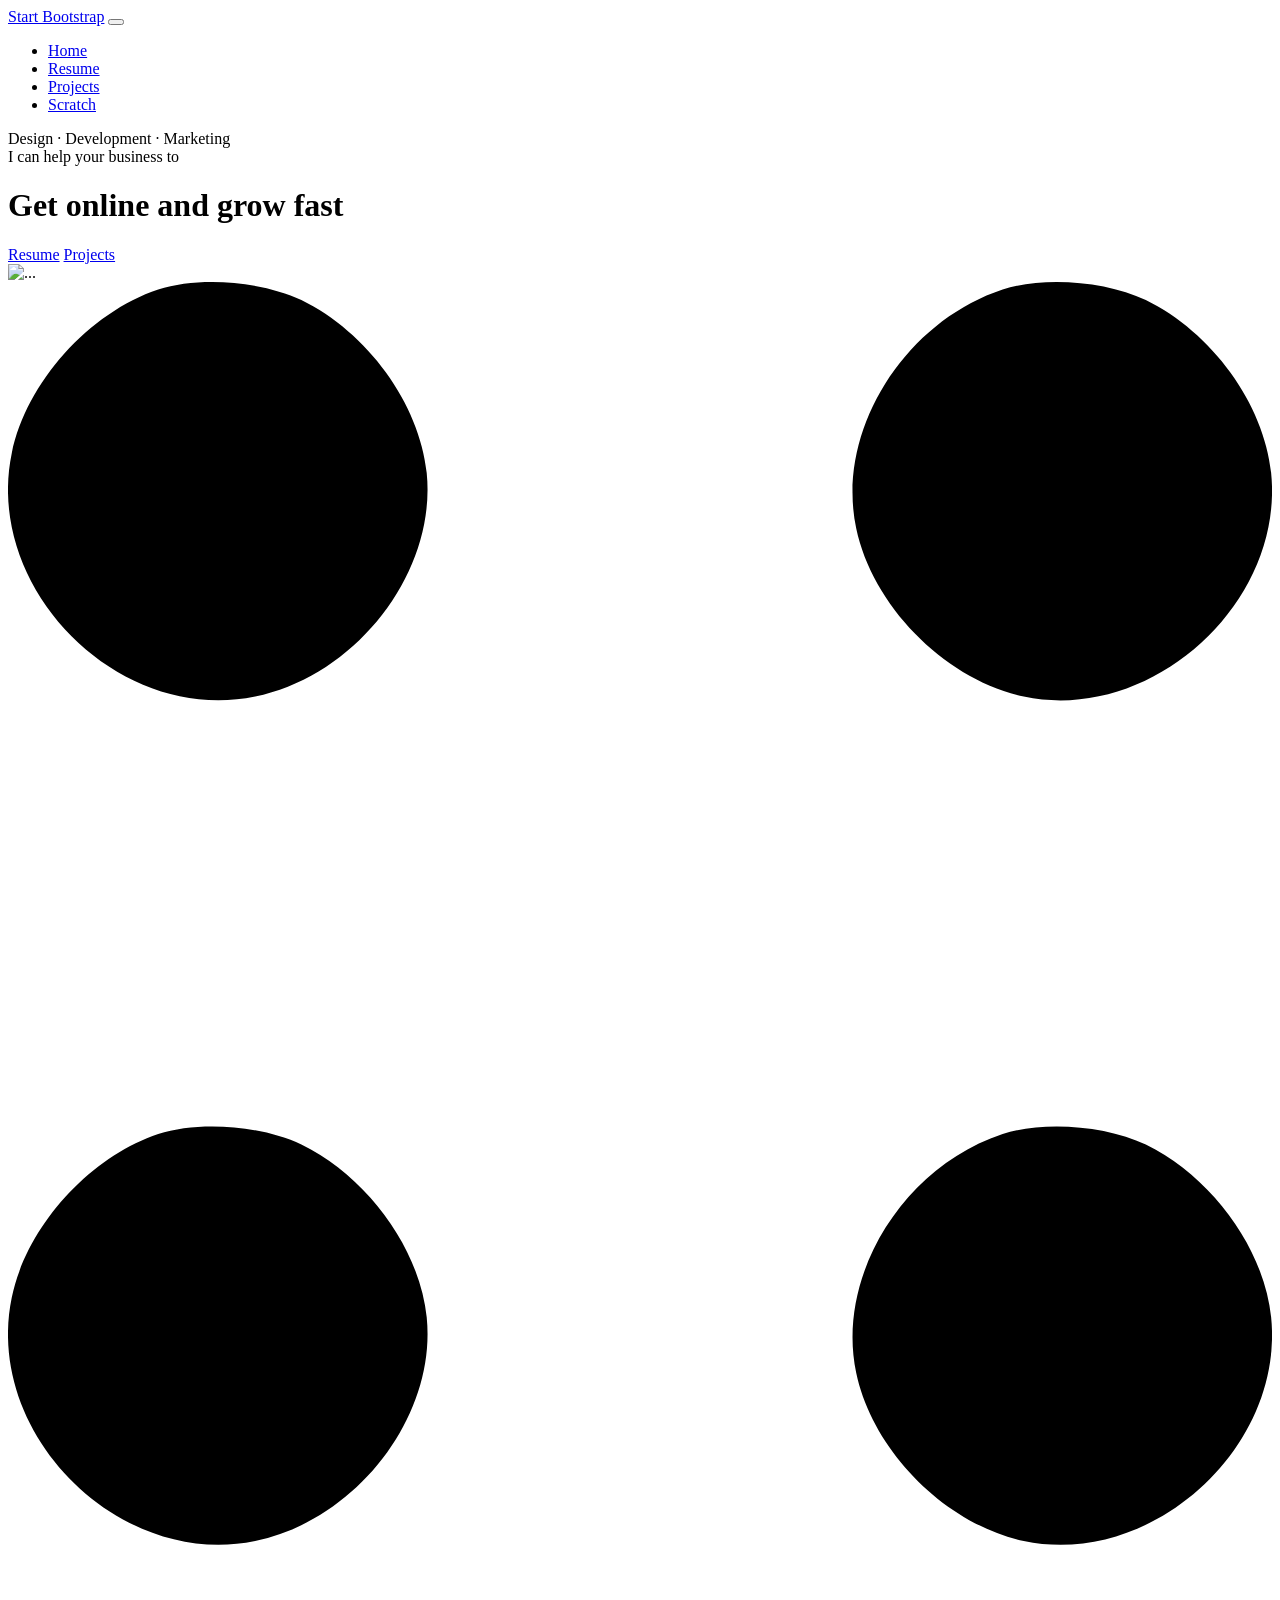
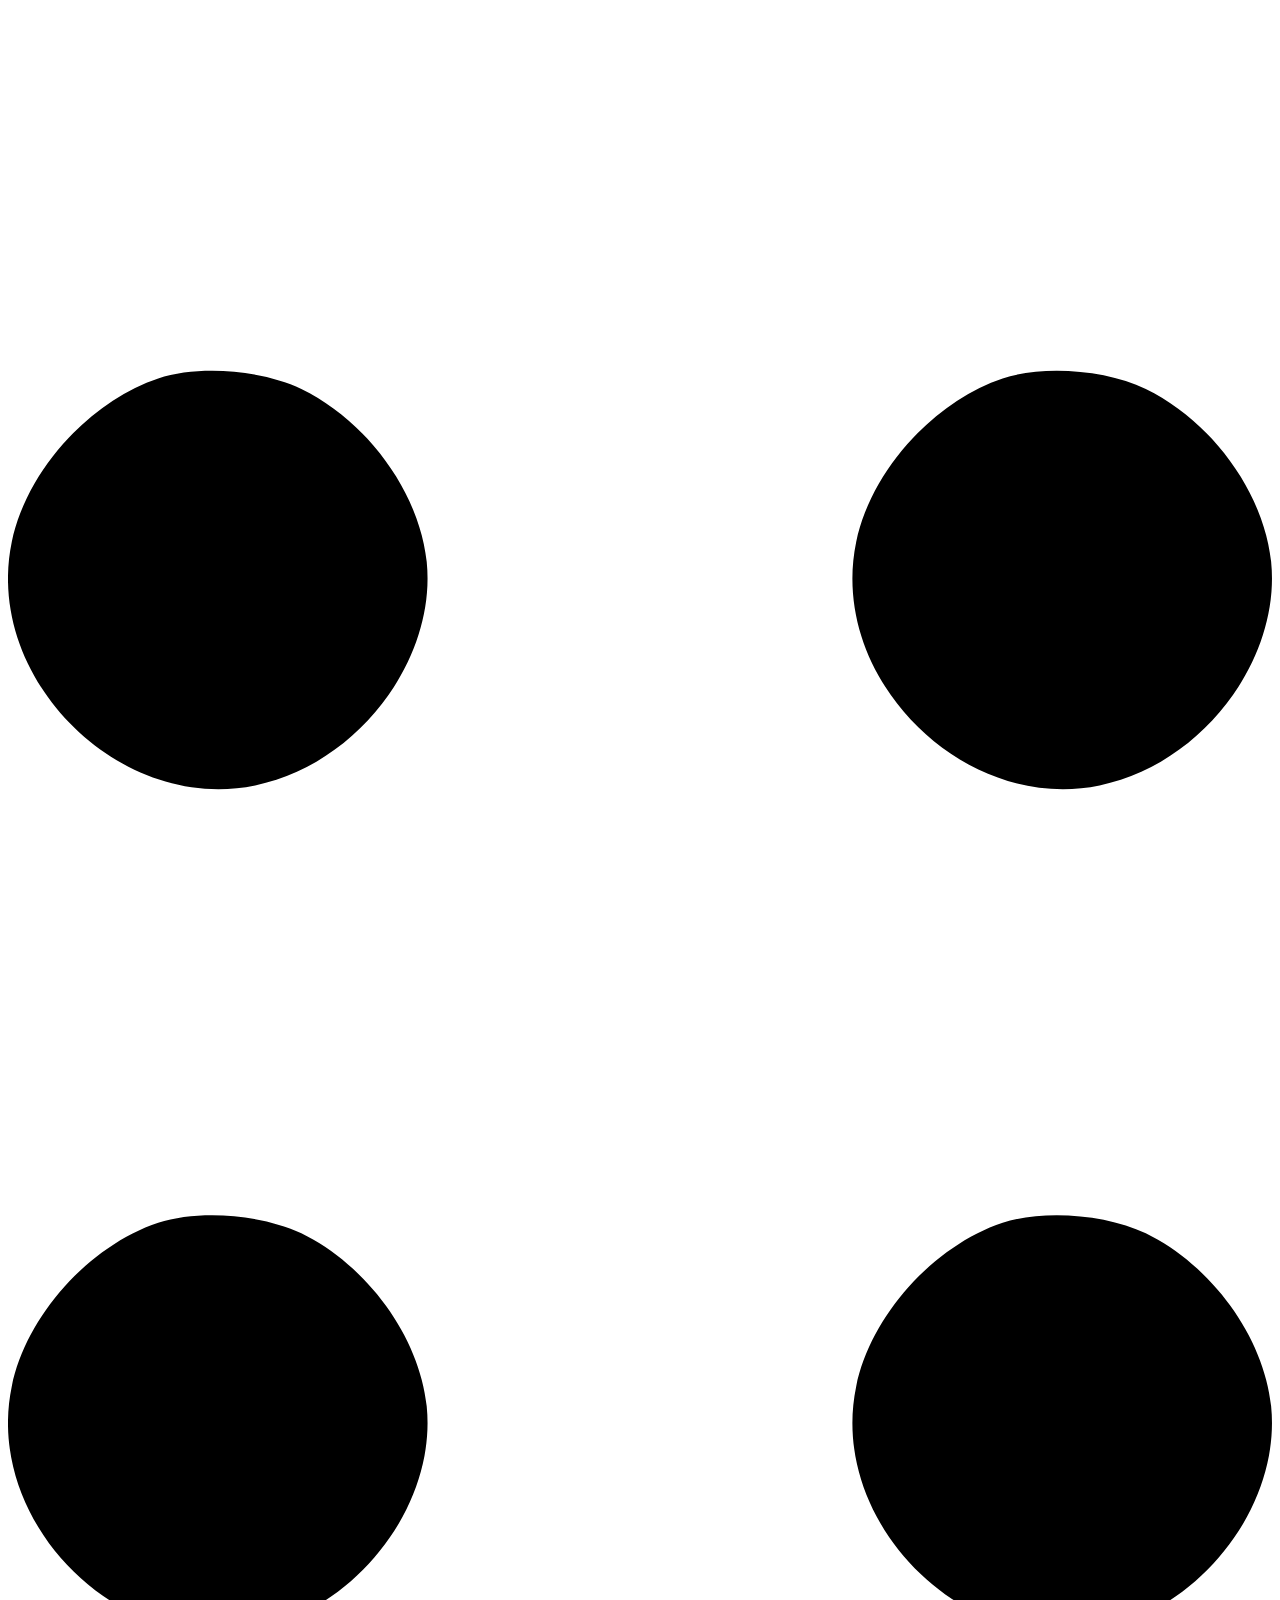
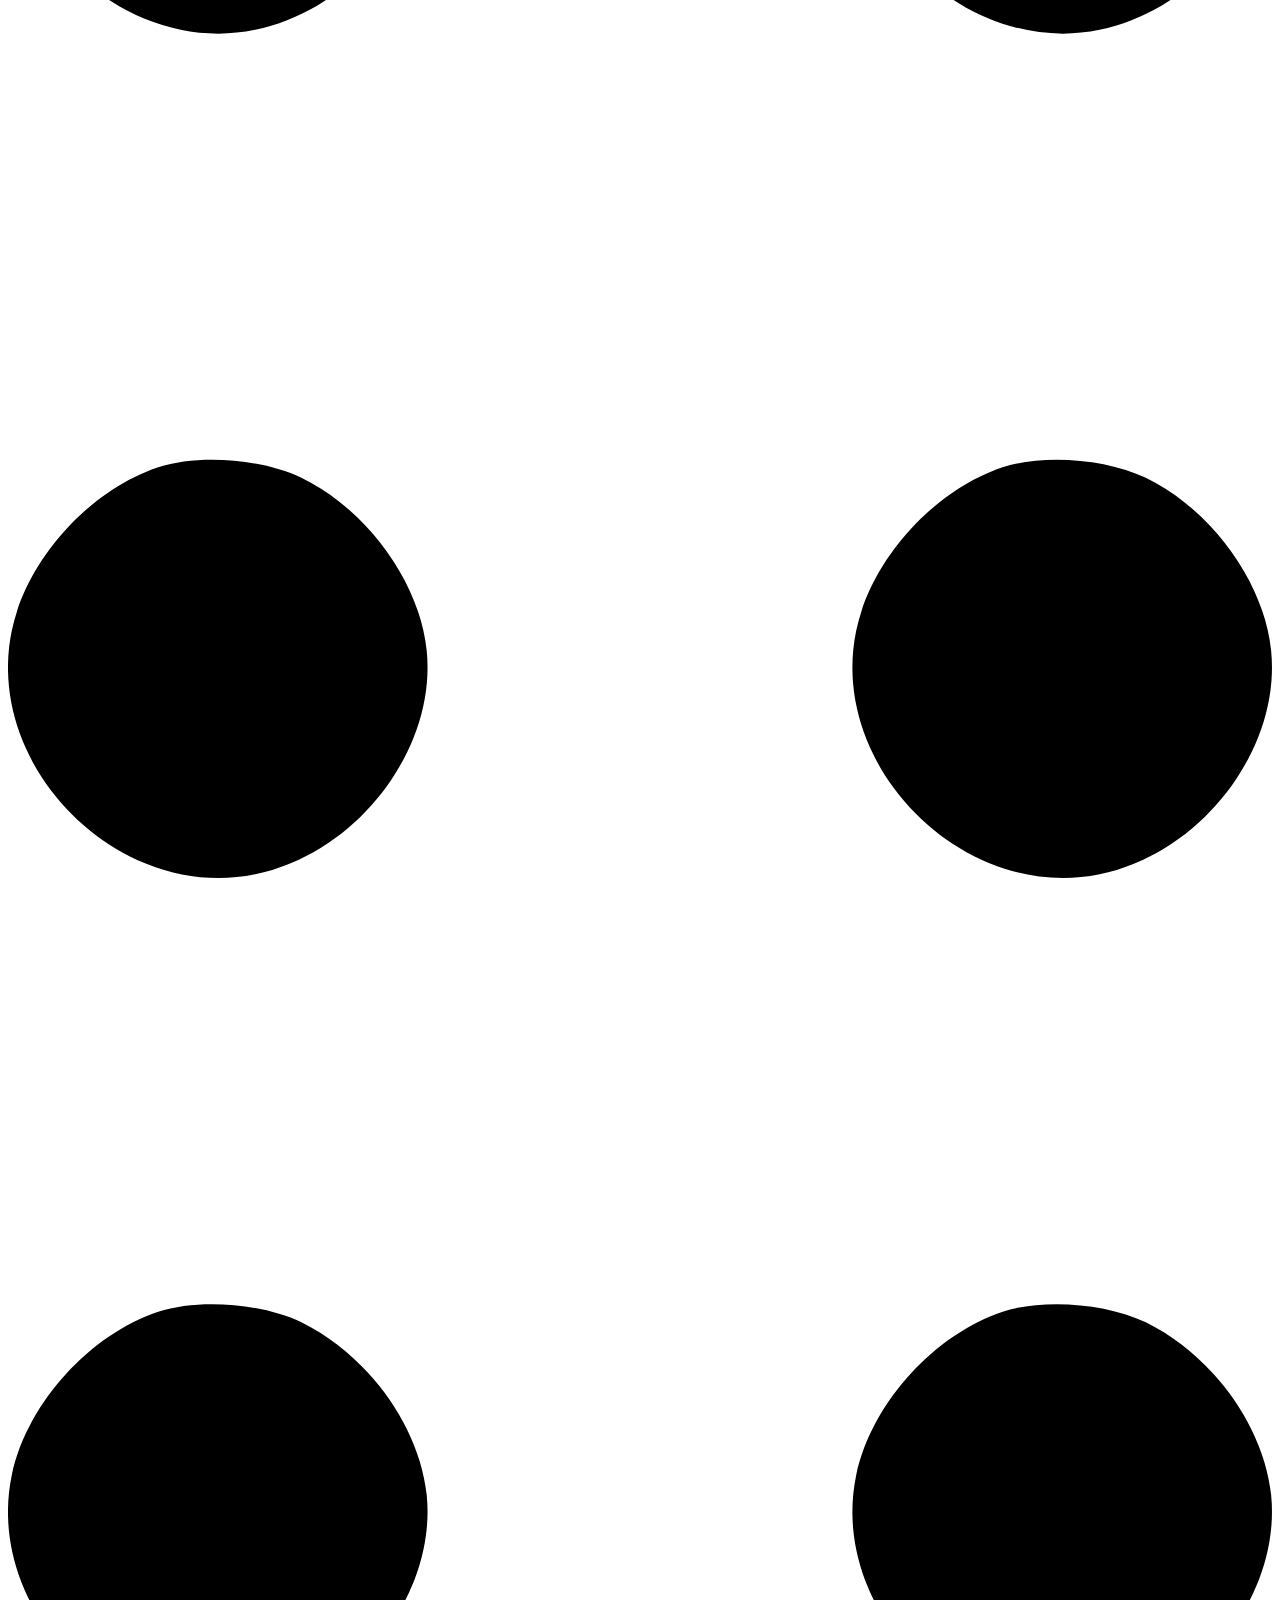
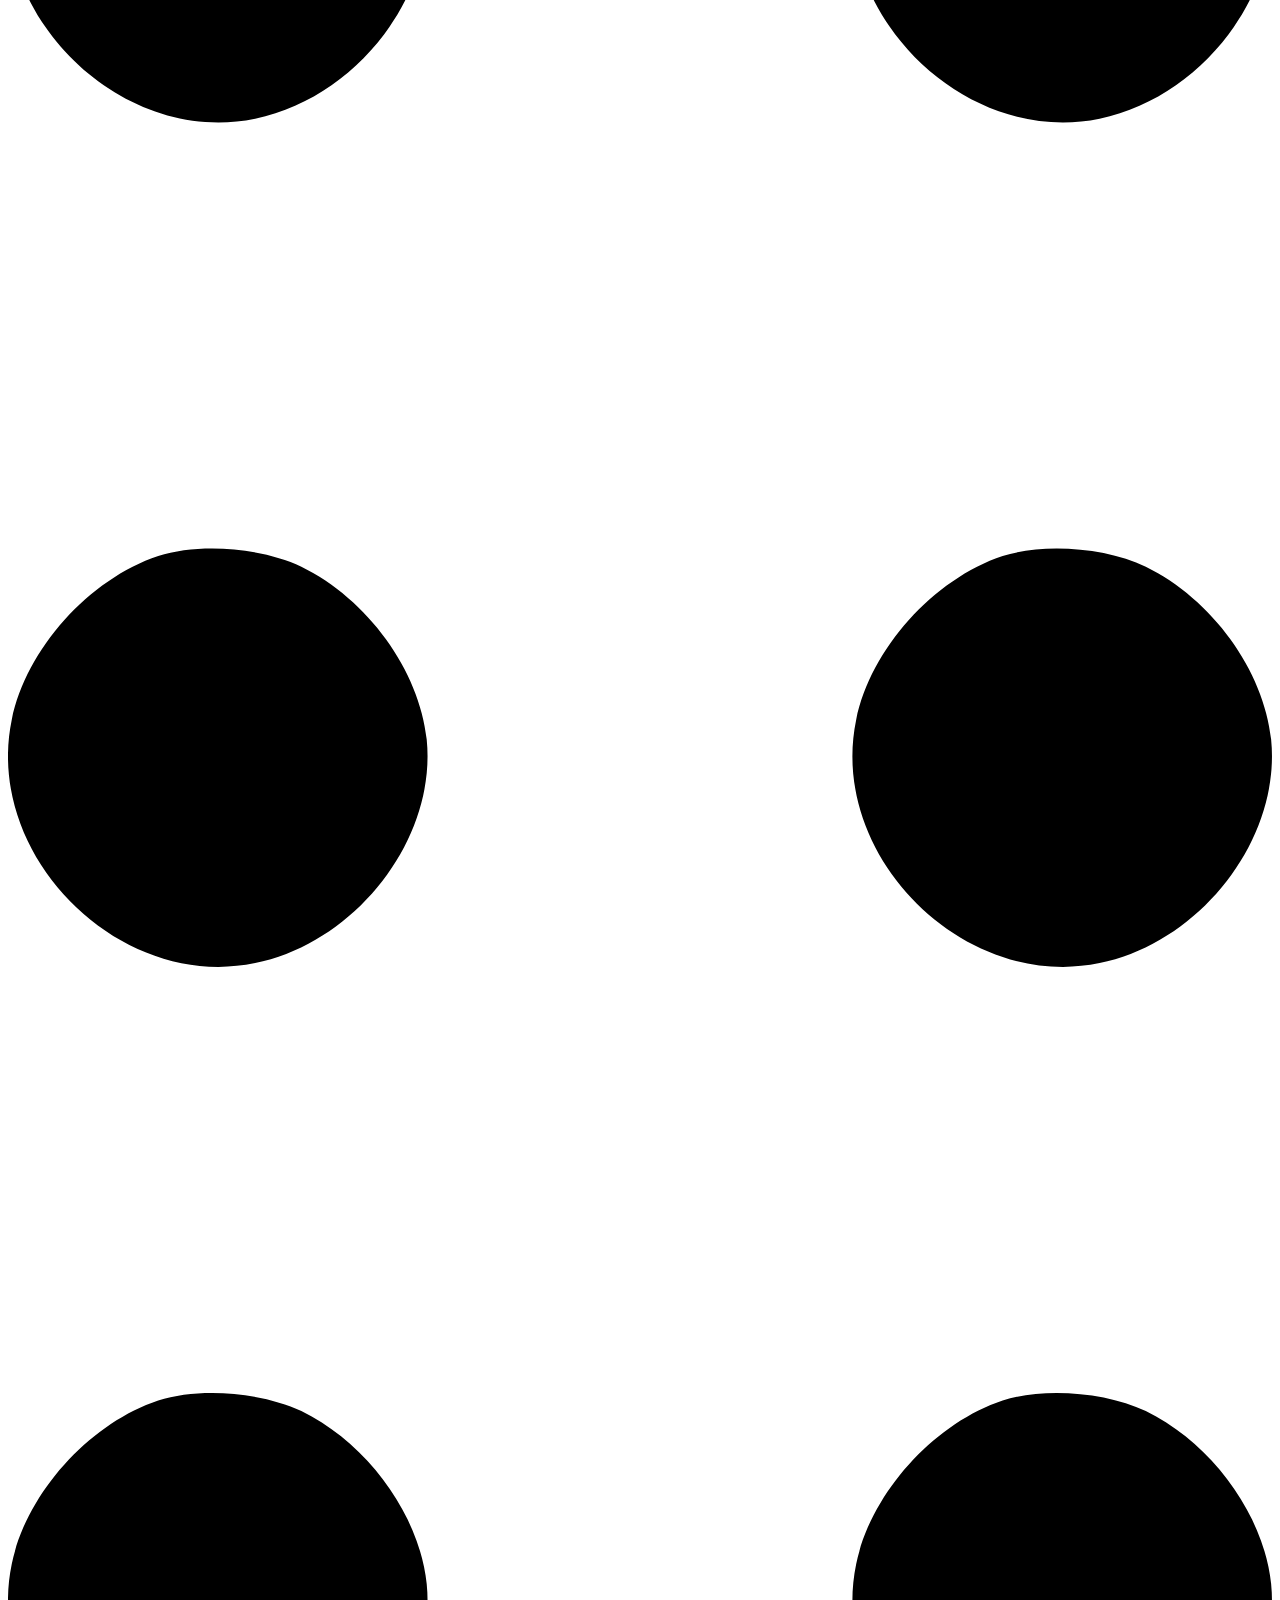
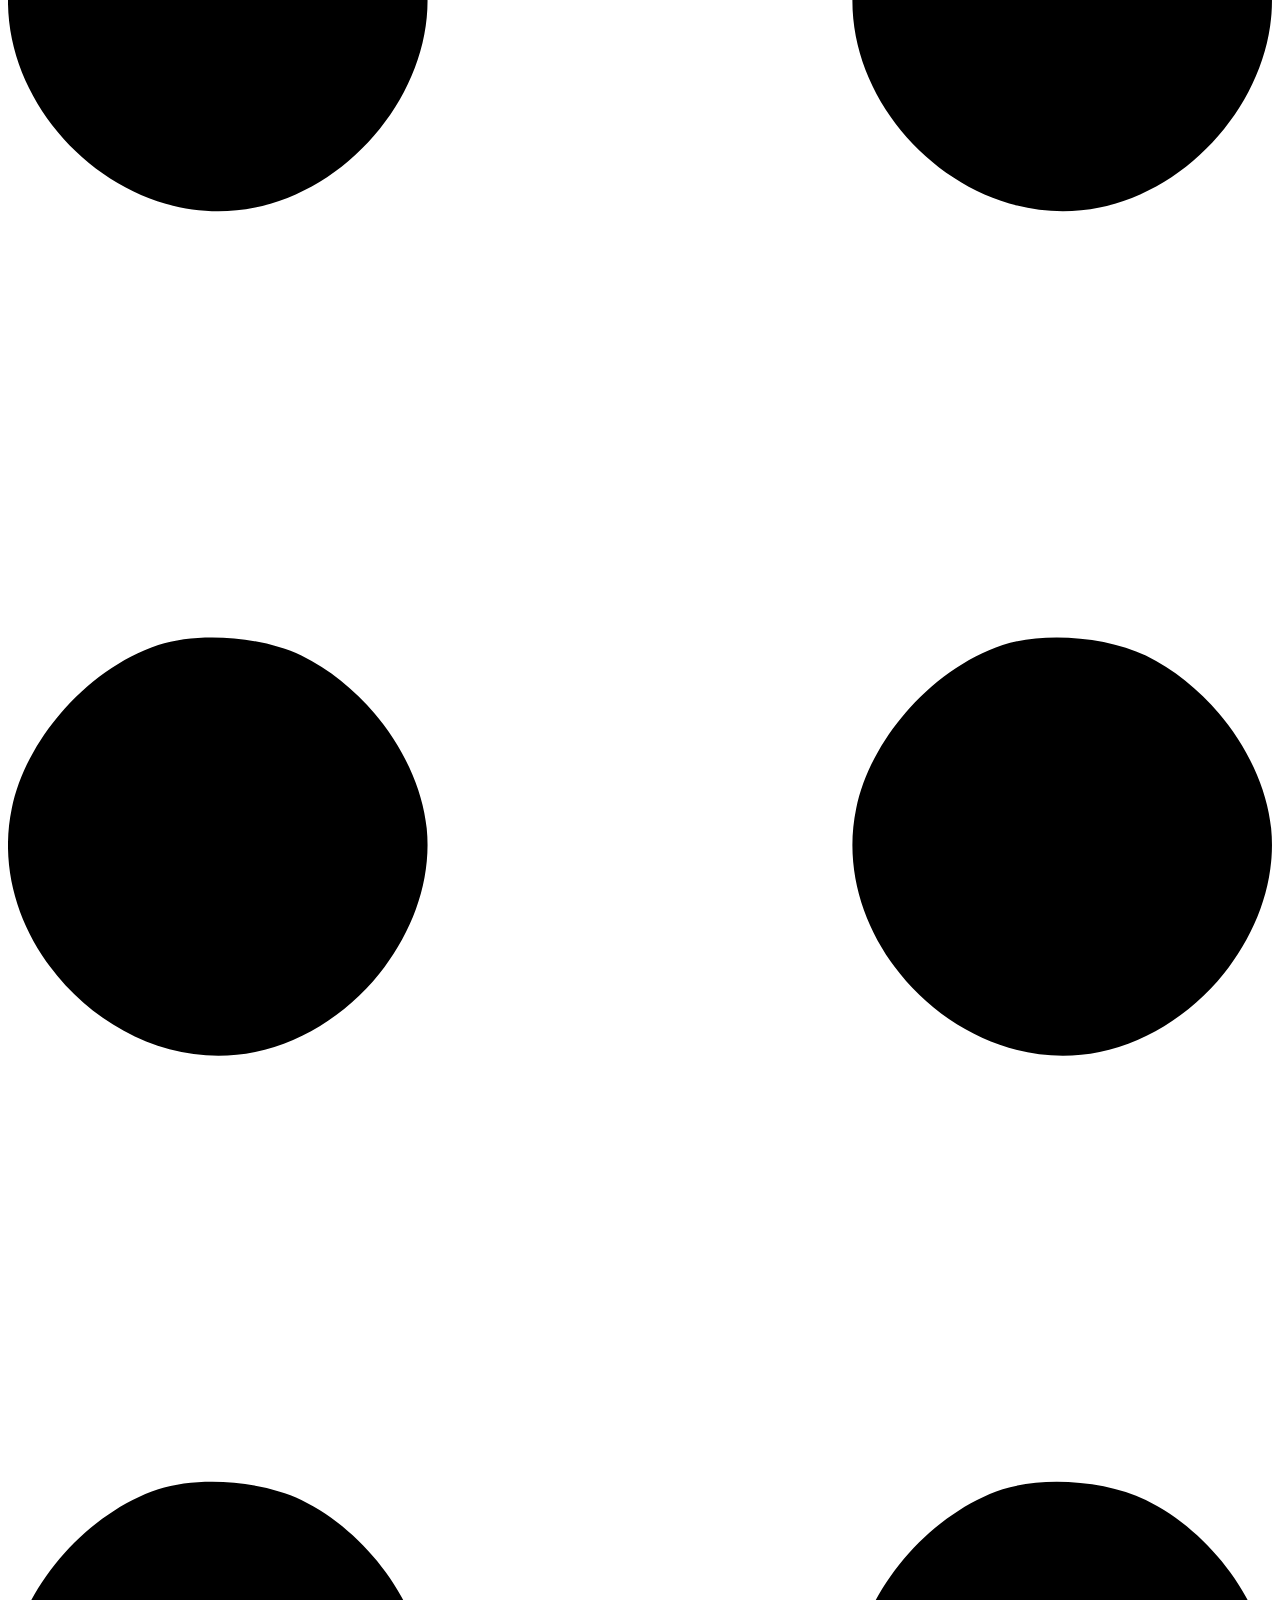
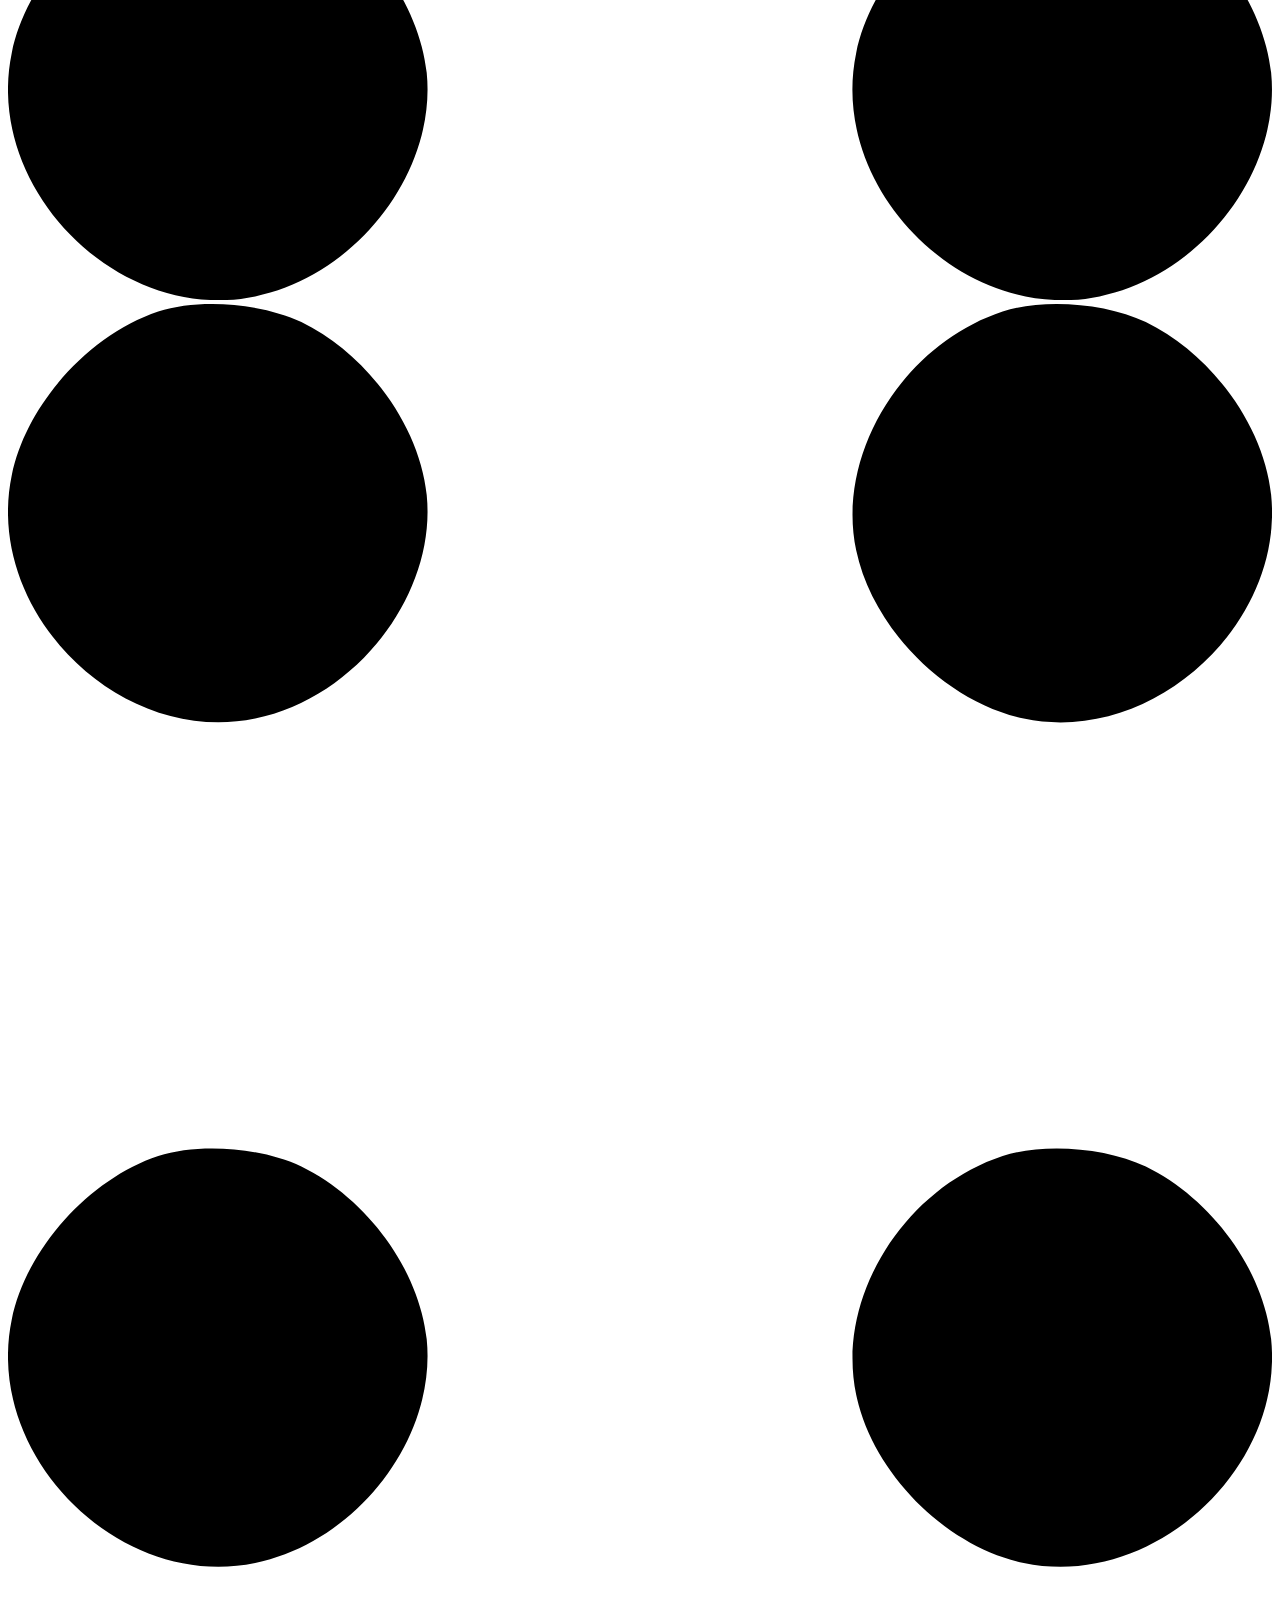
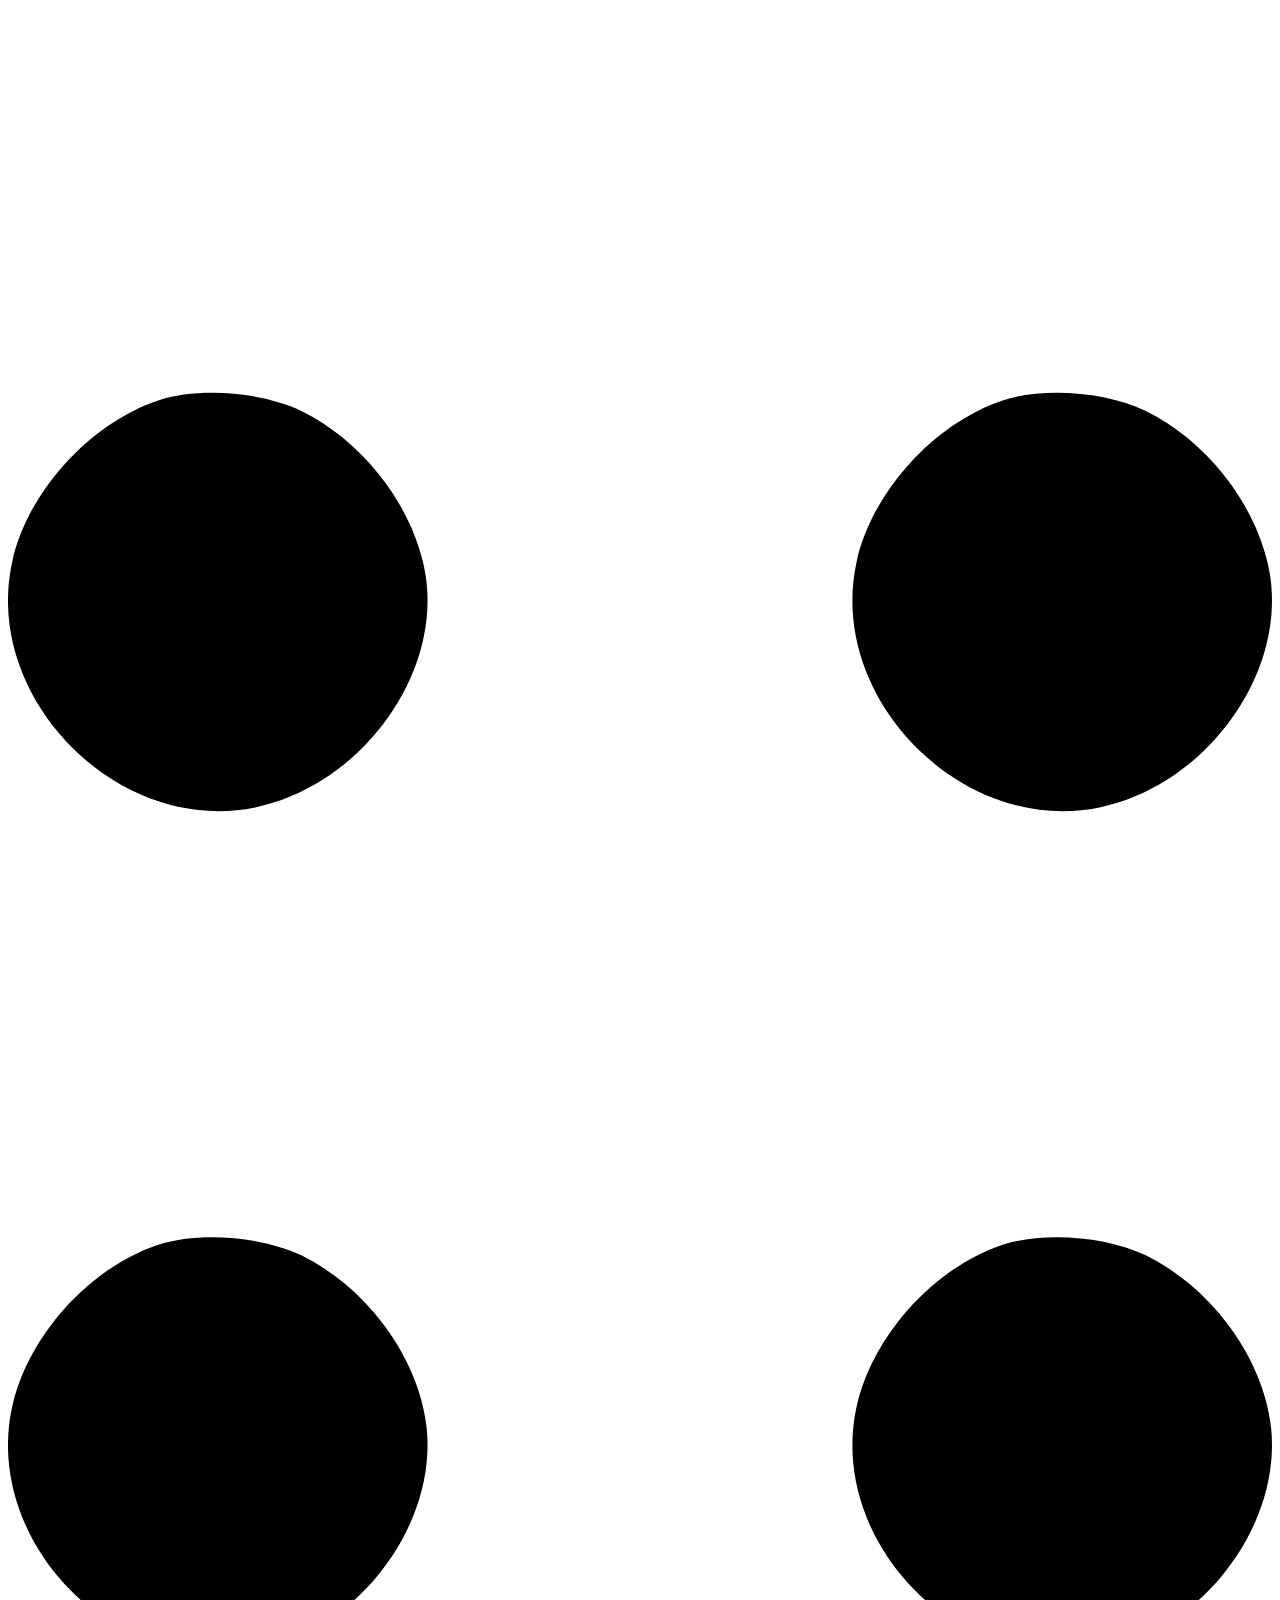
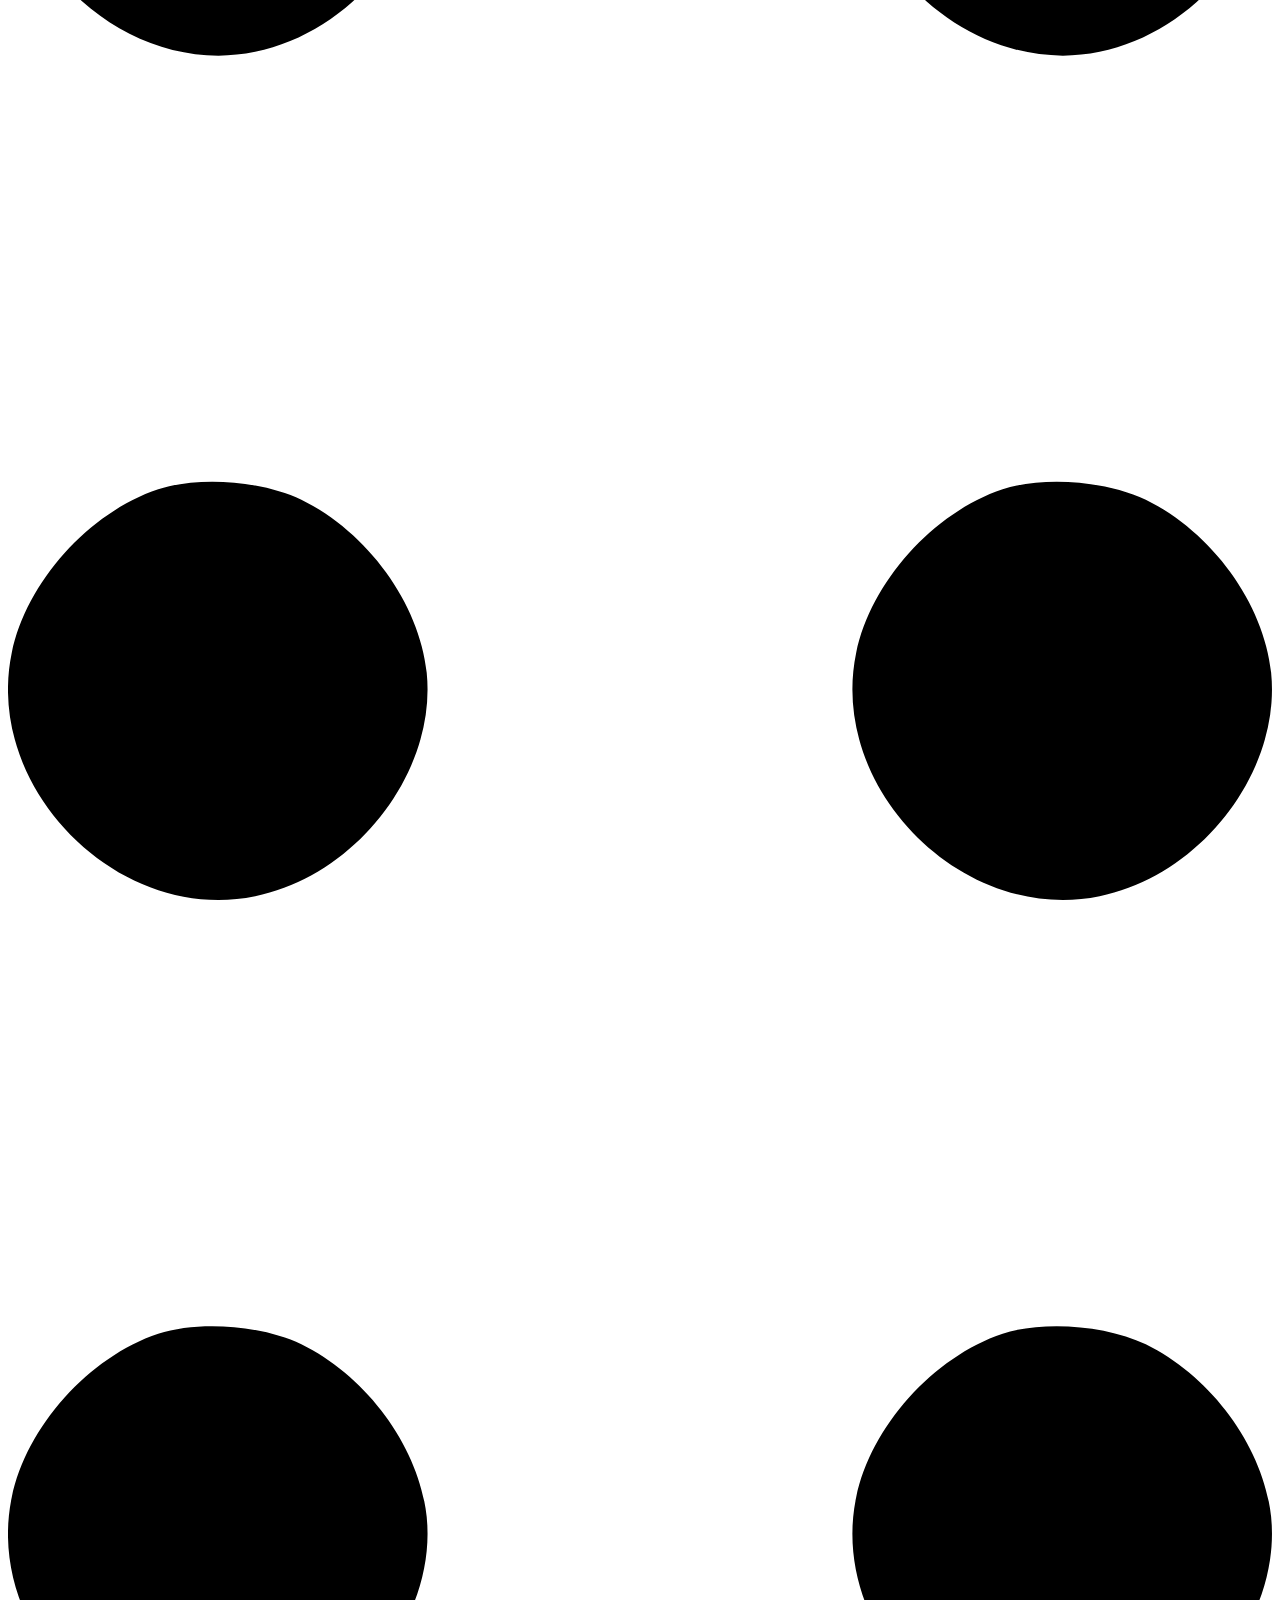
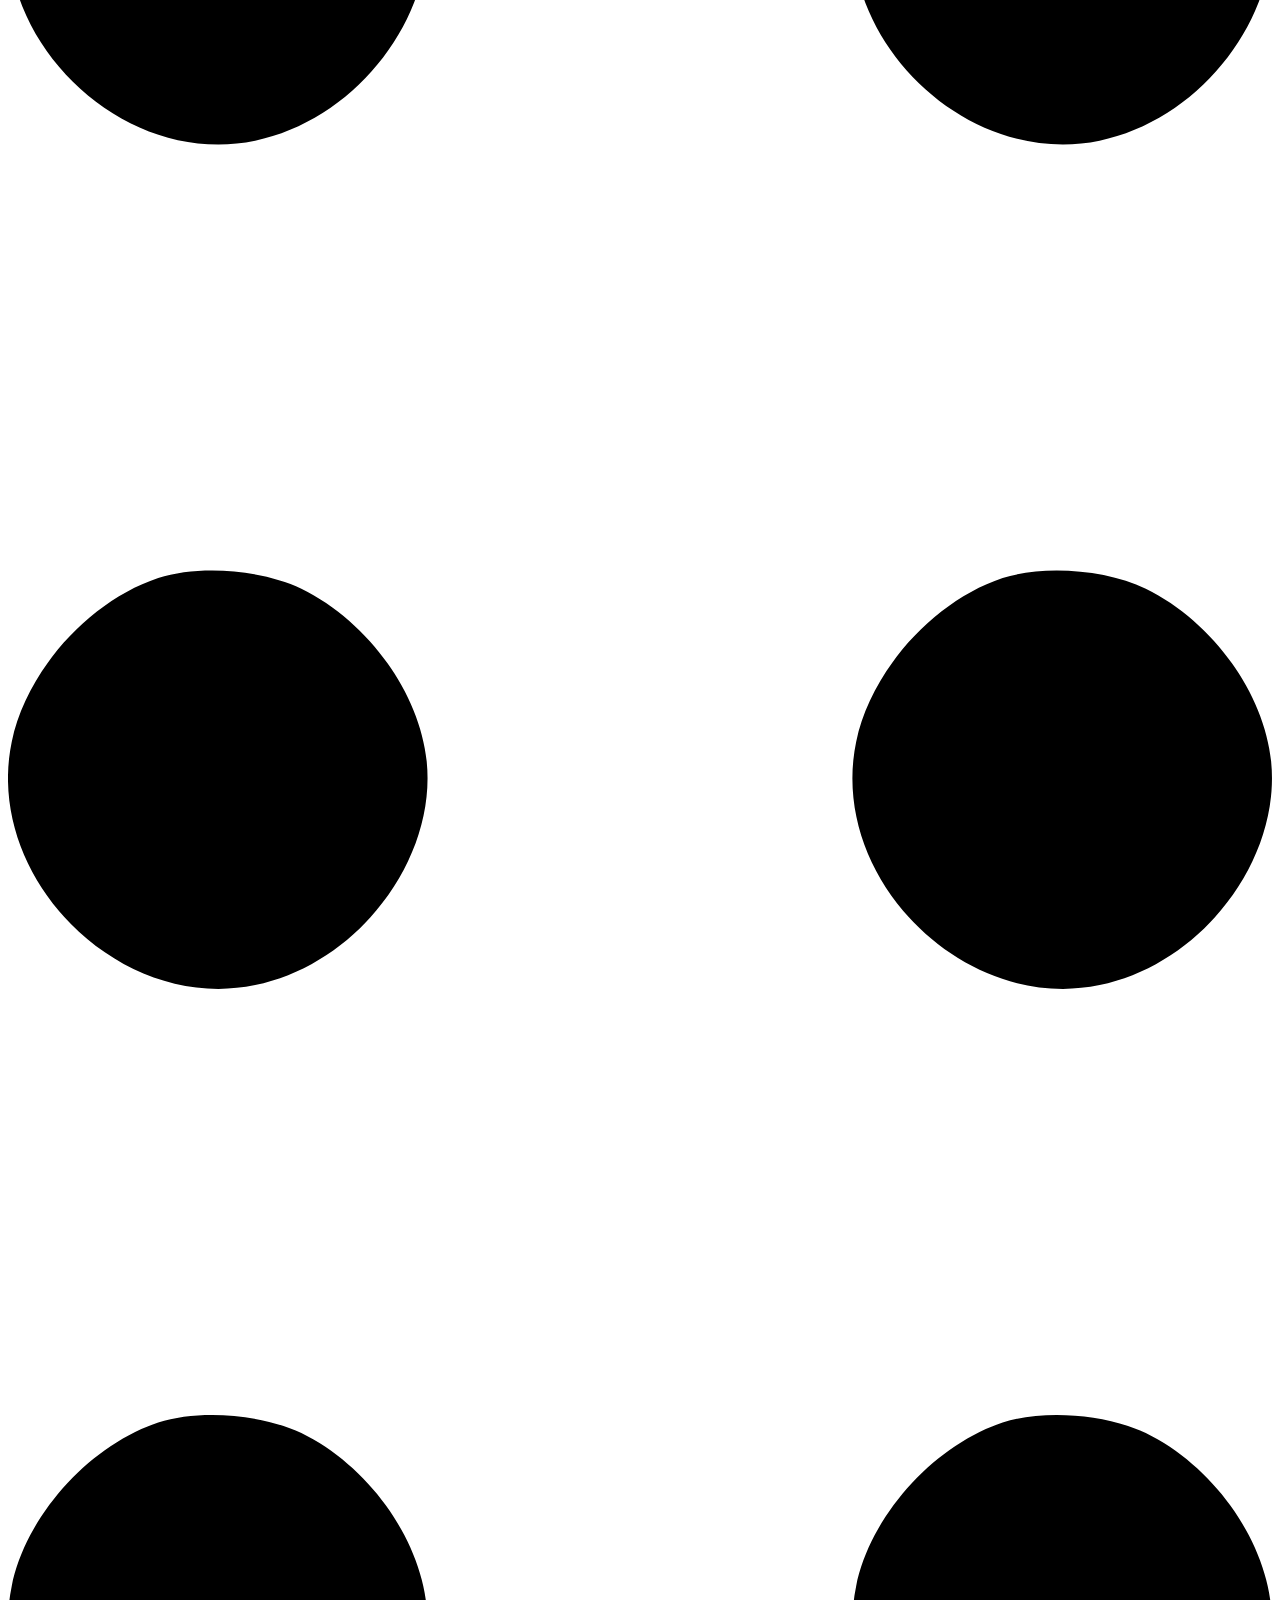
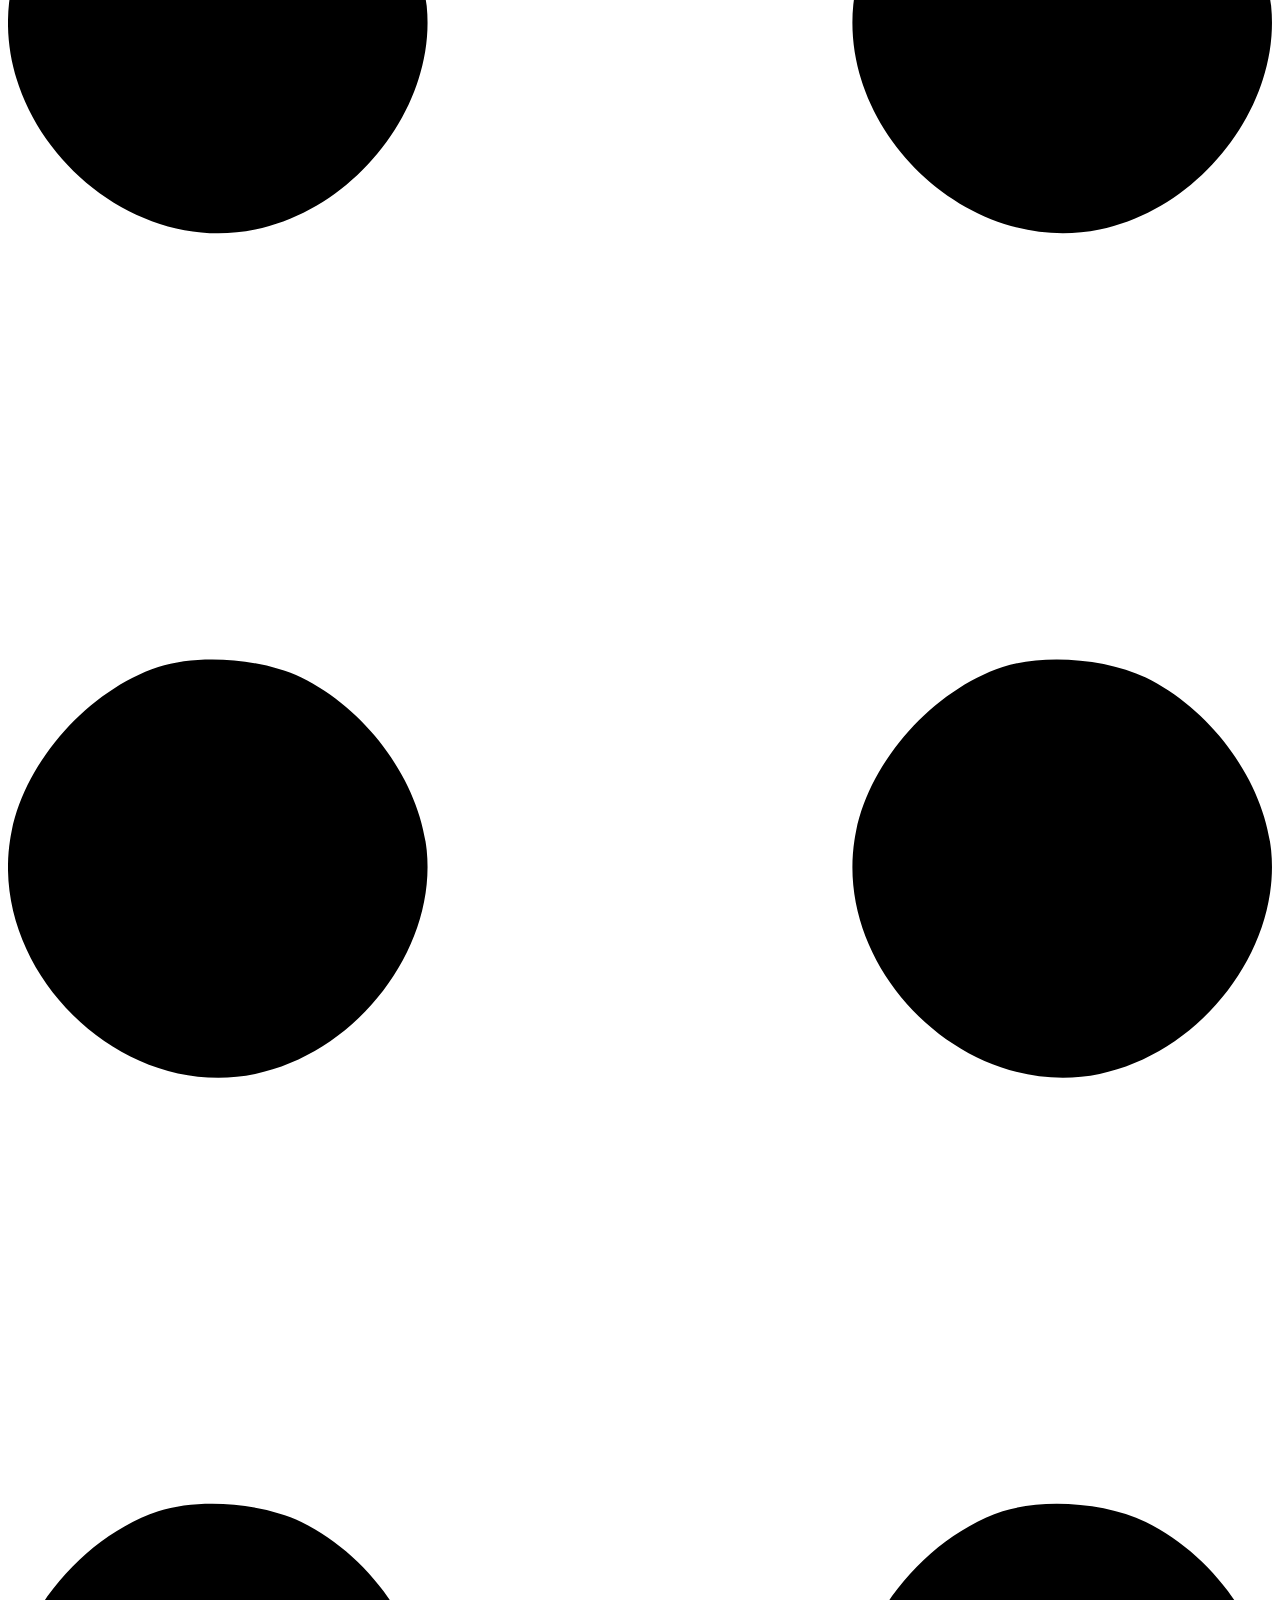
==== index.html @ ee731167 "Add files via upload" ====
<!DOCTYPE html>
<html lang="en">
    <head>
        <meta charset="utf-8" />
        <meta name="viewport" content="width=device-width, initial-scale=1, shrink-to-fit=no" />
        <meta name="description" content="" />
        <meta name="author" content="" />
        <title>Personal - Start Bootstrap Theme</title>
        <!-- Favicon-->
        <link rel="icon" type="image/x-icon" href="assets/favicon.ico" />
        <!-- Custom Google font-->
        <link rel="preconnect" href="https://fonts.googleapis.com" />
        <link rel="preconnect" href="https://fonts.gstatic.com" crossorigin />
        <link href="https://fonts.googleapis.com/css2?family=Plus+Jakarta+Sans:wght@100;200;300;400;500;600;700;800;900&amp;display=swap" rel="stylesheet" />
        <!-- Bootstrap icons-->
        <link href="https://cdn.jsdelivr.net/npm/bootstrap-icons@1.8.1/font/bootstrap-icons.css" rel="stylesheet" />
        <!-- Core theme CSS (includes Bootstrap)-->
        <link href="css/styles.css" rel="stylesheet" />
    </head>
    <body class="d-flex flex-column h-100">
        <main class="flex-shrink-0">
            <!-- Navigation-->
            <nav class="navbar navbar-expand-lg navbar-light bg-white py-3">
                <div class="container px-5">
                    <a class="navbar-brand" href="index.html"><span class="fw-bolder text-primary">Start Bootstrap</span></a>
                    <button class="navbar-toggler" type="button" data-bs-toggle="collapse" data-bs-target="#navbarSupportedContent" aria-controls="navbarSupportedContent" aria-expanded="false" aria-label="Toggle navigation"><span class="navbar-toggler-icon"></span></button>
                    <div class="collapse navbar-collapse" id="navbarSupportedContent">
                        <ul class="navbar-nav ms-auto mb-2 mb-lg-0 small fw-bolder">
                            <li class="nav-item"><a class="nav-link" href="index.html">Home</a></li>
                            <li class="nav-item"><a class="nav-link" href="resume.html">Resume</a></li>
                            <li class="nav-item"><a class="nav-link" href="projects.html">Projects</a></li>
                            <li class="nav-item"><a class="nav-link" href="scratch.html">Scratch</a></li>
                        </ul>
                    </div>
                </div>
            </nav>
            <!-- Header-->
            <header class="py-5">
                <div class="container px-5 pb-5">
                    <div class="row gx-5 align-items-center">
                        <div class="col-xxl-5">
                            <!-- Header text content-->
                            <div class="text-center text-xxl-start">
                                <div class="badge bg-gradient-primary-to-secondary text-white mb-4"><div class="text-uppercase">Design &middot; Development &middot; Marketing</div></div>
                                <div class="fs-3 fw-light text-muted">I can help your business to</div>
                                <h1 class="display-3 fw-bolder mb-5"><span class="text-gradient d-inline">Get online and grow fast</span></h1>
                                <div class="d-grid gap-3 d-sm-flex justify-content-sm-center justify-content-xxl-start mb-3">
                                    <a class="btn btn-primary btn-lg px-5 py-3 me-sm-3 fs-6 fw-bolder" href="resume.html">Resume</a>
                                    <a class="btn btn-outline-dark btn-lg px-5 py-3 fs-6 fw-bolder" href="projects.html">Projects</a>
                                </div>
                            </div>
                        </div>
                        <div class="col-xxl-7">
                            <!-- Header profile picture-->
                            <div class="d-flex justify-content-center mt-5 mt-xxl-0">
                                <div class="profile bg-gradient-primary-to-secondary">
                                    <!-- TIP: For best results, use a photo with a transparent background like the demo example below-->
                                    <!-- Watch a tutorial on how to do this on YouTube (link)-->
                                    <img class="profile-img" src="assets/profile.png" alt="..." />
                                    <div class="dots-1">
                                        <!-- SVG Dots-->
                                        <svg version="1.1" xmlns="http://www.w3.org/2000/svg" xmlns:xlink="http://www.w3.org/1999/xlink" x="0px" y="0px" viewBox="0 0 191.6 1215.4" style="enable-background: new 0 0 191.6 1215.4" xml:space="preserve">
                                            <g transform="translate(0.000000,1280.000000) scale(0.100000,-0.100000)">
                                                <path d="M227.7,12788.6c-105-35-200-141-222-248c-43-206,163-412,369-369c155,32,275,190,260,339c-11,105-90,213-190,262        C383.7,12801.6,289.7,12808.6,227.7,12788.6z"></path>
                                                <path d="M1507.7,12788.6c-151-50-253-216-222-362c25-119,136-230,254-255c194-41,395,142,375,339c-11,105-90,213-190,262        C1663.7,12801.6,1569.7,12808.6,1507.7,12788.6z"></path>
                                                <path d="M227.7,11508.6c-105-35-200-141-222-248c-43-206,163-412,369-369c155,32,275,190,260,339c-11,105-90,213-190,262        C383.7,11521.6,289.7,11528.6,227.7,11508.6z"></path>
                                                <path d="M1507.7,11508.6c-151-50-253-216-222-362c25-119,136-230,254-255c194-41,395,142,375,339c-11,105-90,213-190,262        C1663.7,11521.6,1569.7,11528.6,1507.7,11508.6z"></path>
                                                <path d="M227.7,10228.6c-105-35-200-141-222-248c-43-206,163-412,369-369c155,32,275,190,260,339c-11,105-90,213-190,262        C383.7,10241.6,289.7,10248.6,227.7,10228.6z"></path>
                                                <path d="M1507.7,10228.6c-105-35-200-141-222-248c-43-206,163-412,369-369c155,32,275,190,260,339c-11,105-90,213-190,262        C1663.7,10241.6,1569.7,10248.6,1507.7,10228.6z"></path>
                                                <path d="M227.7,8948.6c-105-35-200-141-222-248c-43-206,163-412,369-369c155,32,275,190,260,339c-11,105-90,213-190,262        C383.7,8961.6,289.7,8968.6,227.7,8948.6z"></path>
                                                <path d="M1507.7,8948.6c-105-35-200-141-222-248c-43-206,163-412,369-369c155,32,275,190,260,339c-11,105-90,213-190,262        C1663.7,8961.6,1569.7,8968.6,1507.7,8948.6z"></path>
                                                <path d="M227.7,7668.6c-105-35-200-141-222-248c-43-206,163-412,369-369c155,32,275,190,260,339c-11,105-90,213-190,262        C383.7,7681.6,289.7,7688.6,227.7,7668.6z"></path>
                                                <path d="M1507.7,7668.6c-105-35-200-141-222-248c-43-206,163-412,369-369c155,32,275,190,260,339c-11,105-90,213-190,262        C1663.7,7681.6,1569.7,7688.6,1507.7,7668.6z"></path>
                                                <path d="M227.7,6388.6c-105-35-200-141-222-248c-43-206,163-412,369-369c155,32,275,190,260,339c-11,105-90,213-190,262        C383.7,6401.6,289.7,6408.6,227.7,6388.6z"></path>
                                                <path d="M1507.7,6388.6c-105-35-200-141-222-248c-43-206,163-412,369-369c155,32,275,190,260,339c-11,105-90,213-190,262        C1663.7,6401.6,1569.7,6408.6,1507.7,6388.6z"></path>
                                                <path d="M227.7,5108.6c-105-35-200-141-222-248c-43-206,163-412,369-369c155,32,275,190,260,339c-11,105-90,213-190,262        C383.7,5121.6,289.7,5128.6,227.7,5108.6z"></path>
                                                <path d="M1507.7,5108.6c-105-35-200-141-222-248c-43-206,163-412,369-369c155,32,275,190,260,339c-11,105-90,213-190,262        C1663.7,5121.6,1569.7,5128.6,1507.7,5108.6z"></path>
                                                <path d="M227.7,3828.6c-105-35-200-141-222-248c-43-206,163-412,369-369c155,32,275,190,260,339c-11,105-90,213-190,262        C383.7,3841.6,289.7,3848.6,227.7,3828.6z"></path>
                                                <path d="M1507.7,3828.6c-105-35-200-141-222-248c-43-206,163-412,369-369c155,32,275,190,260,339c-11,105-90,213-190,262        C1663.7,3841.6,1569.7,3848.6,1507.7,3828.6z"></path>
                                                <path d="M227.7,2548.6c-105-35-200-141-222-248c-43-206,163-412,369-369c155,32,275,190,260,339c-11,105-90,213-190,262        C383.7,2561.6,289.7,2568.6,227.7,2548.6z"></path>
                                                <path d="M1507.7,2548.6c-105-35-200-141-222-248c-43-206,163-412,369-369c155,32,275,190,260,339c-11,105-90,213-190,262        C1663.7,2561.6,1569.7,2568.6,1507.7,2548.6z"></path>
                                                <path d="M227.7,1268.6c-105-35-200-141-222-248c-43-206,163-412,369-369c155,32,275,190,260,339c-11,105-90,213-190,262        C383.7,1281.6,289.7,1288.6,227.7,1268.6z"></path>
                                                <path d="M1507.7,1268.6c-105-35-200-141-222-248c-43-206,163-412,369-369c155,32,275,190,260,339c-11,105-90,213-190,262        C1663.7,1281.6,1569.7,1288.6,1507.7,1268.6z"></path>
                                            </g>
                                        </svg>
                                        <!-- END of SVG dots-->
                                    </div>
                                    <div class="dots-2">
                                        <!-- SVG Dots-->
                                        <svg version="1.1" xmlns="http://www.w3.org/2000/svg" xmlns:xlink="http://www.w3.org/1999/xlink" x="0px" y="0px" viewBox="0 0 191.6 1215.4" style="enable-background: new 0 0 191.6 1215.4" xml:space="preserve">
                                            <g transform="translate(0.000000,1280.000000) scale(0.100000,-0.100000)">
                                                <path d="M227.7,12788.6c-105-35-200-141-222-248c-43-206,163-412,369-369c155,32,275,190,260,339c-11,105-90,213-190,262        C383.7,12801.6,289.7,12808.6,227.7,12788.6z"></path>
                                                <path d="M1507.7,12788.6c-151-50-253-216-222-362c25-119,136-230,254-255c194-41,395,142,375,339c-11,105-90,213-190,262        C1663.7,12801.6,1569.7,12808.6,1507.7,12788.6z"></path>
                                                <path d="M227.7,11508.6c-105-35-200-141-222-248c-43-206,163-412,369-369c155,32,275,190,260,339c-11,105-90,213-190,262        C383.7,11521.6,289.7,11528.6,227.7,11508.6z"></path>
                                                <path d="M1507.7,11508.6c-151-50-253-216-222-362c25-119,136-230,254-255c194-41,395,142,375,339c-11,105-90,213-190,262        C1663.7,11521.6,1569.7,11528.6,1507.7,11508.6z"></path>
                                                <path d="M227.7,10228.6c-105-35-200-141-222-248c-43-206,163-412,369-369c155,32,275,190,260,339c-11,105-90,213-190,262        C383.7,10241.6,289.7,10248.6,227.7,10228.6z"></path>
                                                <path d="M1507.7,10228.6c-105-35-200-141-222-248c-43-206,163-412,369-369c155,32,275,190,260,339c-11,105-90,213-190,262        C1663.7,10241.6,1569.7,10248.6,1507.7,10228.6z"></path>
                                                <path d="M227.7,8948.6c-105-35-200-141-222-248c-43-206,163-412,369-369c155,32,275,190,260,339c-11,105-90,213-190,262        C383.7,8961.6,289.7,8968.6,227.7,8948.6z"></path>
                                                <path d="M1507.7,8948.6c-105-35-200-141-222-248c-43-206,163-412,369-369c155,32,275,190,260,339c-11,105-90,213-190,262        C1663.7,8961.6,1569.7,8968.6,1507.7,8948.6z"></path>
                                                <path d="M227.7,7668.6c-105-35-200-141-222-248c-43-206,163-412,369-369c155,32,275,190,260,339c-11,105-90,213-190,262        C383.7,7681.6,289.7,7688.6,227.7,7668.6z"></path>
                                                <path d="M1507.7,7668.6c-105-35-200-141-222-248c-43-206,163-412,369-369c155,32,275,190,260,339c-11,105-90,213-190,262        C1663.7,7681.6,1569.7,7688.6,1507.7,7668.6z"></path>
                                                <path d="M227.7,6388.6c-105-35-200-141-222-248c-43-206,163-412,369-369c155,32,275,190,260,339c-11,105-90,213-190,262        C383.7,6401.6,289.7,6408.6,227.7,6388.6z"></path>
                                                <path d="M1507.7,6388.6c-105-35-200-141-222-248c-43-206,163-412,369-369c155,32,275,190,260,339c-11,105-90,213-190,262        C1663.7,6401.6,1569.7,6408.6,1507.7,6388.6z"></path>
                                                <path d="M227.7,5108.6c-105-35-200-141-222-248c-43-206,163-412,369-369c155,32,275,190,260,339c-11,105-90,213-190,262        C383.7,5121.6,289.7,5128.6,227.7,5108.6z"></path>
                                                <path d="M1507.7,5108.6c-105-35-200-141-222-248c-43-206,163-412,369-369c155,32,275,190,260,339c-11,105-90,213-190,262        C1663.7,5121.6,1569.7,5128.6,1507.7,5108.6z"></path>
                                                <path d="M227.7,3828.6c-105-35-200-141-222-248c-43-206,163-412,369-369c155,32,275,190,260,339c-11,105-90,213-190,262        C383.7,3841.6,289.7,3848.6,227.7,3828.6z"></path>
                                                <path d="M1507.7,3828.6c-105-35-200-141-222-248c-43-206,163-412,369-369c155,32,275,190,260,339c-11,105-90,213-190,262        C1663.7,3841.6,1569.7,3848.6,1507.7,3828.6z"></path>
                                                <path d="M227.7,2548.6c-105-35-200-141-222-248c-43-206,163-412,369-369c155,32,275,190,260,339c-11,105-90,213-190,262        C383.7,2561.6,289.7,2568.6,227.7,2548.6z"></path>
                                                <path d="M1507.7,2548.6c-105-35-200-141-222-248c-43-206,163-412,369-369c155,32,275,190,260,339c-11,105-90,213-190,262        C1663.7,2561.6,1569.7,2568.6,1507.7,2548.6z"></path>
                                                <path d="M227.7,1268.6c-105-35-200-141-222-248c-43-206,163-412,369-369c155,32,275,190,260,339c-11,105-90,213-190,262        C383.7,1281.6,289.7,1288.6,227.7,1268.6z"></path>
                                                <path d="M1507.7,1268.6c-105-35-200-141-222-248c-43-206,163-412,369-369c155,32,275,190,260,339c-11,105-90,213-190,262        C1663.7,1281.6,1569.7,1288.6,1507.7,1268.6z"></path>
                                            </g>
                                        </svg>
                                        <!-- END of SVG dots-->
                                    </div>
                                    <div class="dots-3">
                                        <!-- SVG Dots-->
                                        <svg version="1.1" xmlns="http://www.w3.org/2000/svg" xmlns:xlink="http://www.w3.org/1999/xlink" x="0px" y="0px" viewBox="0 0 191.6 1215.4" style="enable-background: new 0 0 191.6 1215.4" xml:space="preserve">
                                            <g transform="translate(0.000000,1280.000000) scale(0.100000,-0.100000)">
                                                <path d="M227.7,12788.6c-105-35-200-141-222-248c-43-206,163-412,369-369c155,32,275,190,260,339c-11,105-90,213-190,262        C383.7,12801.6,289.7,12808.6,227.7,12788.6z"></path>
                                                <path d="M1507.7,12788.6c-151-50-253-216-222-362c25-119,136-230,254-255c194-41,395,142,375,339c-11,105-90,213-190,262        C1663.7,12801.6,1569.7,12808.6,1507.7,12788.6z"></path>
                                                <path d="M227.7,11508.6c-105-35-200-141-222-248c-43-206,163-412,369-369c155,32,275,190,260,339c-11,105-90,213-190,262        C383.7,11521.6,289.7,11528.6,227.7,11508.6z"></path>
                                                <path d="M1507.7,11508.6c-151-50-253-216-222-362c25-119,136-230,254-255c194-41,395,142,375,339c-11,105-90,213-190,262        C1663.7,11521.6,1569.7,11528.6,1507.7,11508.6z"></path>
                                                <path d="M227.7,10228.6c-105-35-200-141-222-248c-43-206,163-412,369-369c155,32,275,190,260,339c-11,105-90,213-190,262        C383.7,10241.6,289.7,10248.6,227.7,10228.6z"></path>
                                                <path d="M1507.7,10228.6c-105-35-200-141-222-248c-43-206,163-412,369-369c155,32,275,190,260,339c-11,105-90,213-190,262        C1663.7,10241.6,1569.7,10248.6,1507.7,10228.6z"></path>
                                                <path d="M227.7,8948.6c-105-35-200-141-222-248c-43-206,163-412,369-369c155,32,275,190,260,339c-11,105-90,213-190,262        C383.7,8961.6,289.7,8968.6,227.7,8948.6z"></path>
                                                <path d="M1507.7,8948.6c-105-35-200-141-222-248c-43-206,163-412,369-369c155,32,275,190,260,339c-11,105-90,213-190,262        C1663.7,8961.6,1569.7,8968.6,1507.7,8948.6z"></path>
                                                <path d="M227.7,7668.6c-105-35-200-141-222-248c-43-206,163-412,369-369c155,32,275,190,260,339c-11,105-90,213-190,262        C383.7,7681.6,289.7,7688.6,227.7,7668.6z"></path>
                                                <path d="M1507.7,7668.6c-105-35-200-141-222-248c-43-206,163-412,369-369c155,32,275,190,260,339c-11,105-90,213-190,262        C1663.7,7681.6,1569.7,7688.6,1507.7,7668.6z"></path>
                                                <path d="M227.7,6388.6c-105-35-200-141-222-248c-43-206,163-412,369-369c155,32,275,190,260,339c-11,105-90,213-190,262        C383.7,6401.6,289.7,6408.6,227.7,6388.6z"></path>
                                                <path d="M1507.7,6388.6c-105-35-200-141-222-248c-43-206,163-412,369-369c155,32,275,190,260,339c-11,105-90,213-190,262        C1663.7,6401.6,1569.7,6408.6,1507.7,6388.6z"></path>
                                                <path d="M227.7,5108.6c-105-35-200-141-222-248c-43-206,163-412,369-369c155,32,275,190,260,339c-11,105-90,213-190,262        C383.7,5121.6,289.7,5128.6,227.7,5108.6z"></path>
                                                <path d="M1507.7,5108.6c-105-35-200-141-222-248c-43-206,163-412,369-369c155,32,275,190,260,339c-11,105-90,213-190,262        C1663.7,5121.6,1569.7,5128.6,1507.7,5108.6z"></path>
                                                <path d="M227.7,3828.6c-105-35-200-141-222-248c-43-206,163-412,369-369c155,32,275,190,260,339c-11,105-90,213-190,262        C383.7,3841.6,289.7,3848.6,227.7,3828.6z"></path>
                                                <path d="M1507.7,3828.6c-105-35-200-141-222-248c-43-206,163-412,369-369c155,32,275,190,260,339c-11,105-90,213-190,262        C1663.7,3841.6,1569.7,3848.6,1507.7,3828.6z"></path>
                                                <path d="M227.7,2548.6c-105-35-200-141-222-248c-43-206,163-412,369-369c155,32,275,190,260,339c-11,105-90,213-190,262        C383.7,2561.6,289.7,2568.6,227.7,2548.6z"></path>
                                                <path d="M1507.7,2548.6c-105-35-200-141-222-248c-43-206,163-412,369-369c155,32,275,190,260,339c-11,105-90,213-190,262        C1663.7,2561.6,1569.7,2568.6,1507.7,2548.6z"></path>
                                                <path d="M227.7,1268.6c-105-35-200-141-222-248c-43-206,163-412,369-369c155,32,275,190,260,339c-11,105-90,213-190,262        C383.7,1281.6,289.7,1288.6,227.7,1268.6z"></path>
                                                <path d="M1507.7,1268.6c-105-35-200-141-222-248c-43-206,163-412,369-369c155,32,275,190,260,339c-11,105-90,213-190,262        C1663.7,1281.6,1569.7,1288.6,1507.7,1268.6z"></path>
                                            </g>
                                        </svg>
                                        <!-- END of SVG dots-->
                                    </div>
                                    <div class="dots-4">
                                        <!-- SVG Dots-->
                                        <svg version="1.1" xmlns="http://www.w3.org/2000/svg" xmlns:xlink="http://www.w3.org/1999/xlink" x="0px" y="0px" viewBox="0 0 191.6 1215.4" style="enable-background: new 0 0 191.6 1215.4" xml:space="preserve">
                                            <g transform="translate(0.000000,1280.000000) scale(0.100000,-0.100000)">
                                                <path d="M227.7,12788.6c-105-35-200-141-222-248c-43-206,163-412,369-369c155,32,275,190,260,339c-11,105-90,213-190,262        C383.7,12801.6,289.7,12808.6,227.7,12788.6z"></path>
                                                <path d="M1507.7,12788.6c-151-50-253-216-222-362c25-119,136-230,254-255c194-41,395,142,375,339c-11,105-90,213-190,262        C1663.7,12801.6,1569.7,12808.6,1507.7,12788.6z"></path>
                                                <path d="M227.7,11508.6c-105-35-200-141-222-248c-43-206,163-412,369-369c155,32,275,190,260,339c-11,105-90,213-190,262        C383.7,11521.6,289.7,11528.6,227.7,11508.6z"></path>
                                                <path d="M1507.7,11508.6c-151-50-253-216-222-362c25-119,136-230,254-255c194-41,395,142,375,339c-11,105-90,213-190,262        C1663.7,11521.6,1569.7,11528.6,1507.7,11508.6z"></path>
                                                <path d="M227.7,10228.6c-105-35-200-141-222-248c-43-206,163-412,369-369c155,32,275,190,260,339c-11,105-90,213-190,262        C383.7,10241.6,289.7,10248.6,227.7,10228.6z"></path>
                                                <path d="M1507.7,10228.6c-105-35-200-141-222-248c-43-206,163-412,369-369c155,32,275,190,260,339c-11,105-90,213-190,262        C1663.7,10241.6,1569.7,10248.6,1507.7,10228.6z"></path>
                                                <path d="M227.7,8948.6c-105-35-200-141-222-248c-43-206,163-412,369-369c155,32,275,190,260,339c-11,105-90,213-190,262        C383.7,8961.6,289.7,8968.6,227.7,8948.6z"></path>
                                                <path d="M1507.7,8948.6c-105-35-200-141-222-248c-43-206,163-412,369-369c155,32,275,190,260,339c-11,105-90,213-190,262        C1663.7,8961.6,1569.7,8968.6,1507.7,8948.6z"></path>
                                                <path d="M227.7,7668.6c-105-35-200-141-222-248c-43-206,163-412,369-369c155,32,275,190,260,339c-11,105-90,213-190,262        C383.7,7681.6,289.7,7688.6,227.7,7668.6z"></path>
                                                <path d="M1507.7,7668.6c-105-35-200-141-222-248c-43-206,163-412,369-369c155,32,275,190,260,339c-11,105-90,213-190,262        C1663.7,7681.6,1569.7,7688.6,1507.7,7668.6z"></path>
                                                <path d="M227.7,6388.6c-105-35-200-141-222-248c-43-206,163-412,369-369c155,32,275,190,260,339c-11,105-90,213-190,262        C383.7,6401.6,289.7,6408.6,227.7,6388.6z"></path>
                                                <path d="M1507.7,6388.6c-105-35-200-141-222-248c-43-206,163-412,369-369c155,32,275,190,260,339c-11,105-90,213-190,262        C1663.7,6401.6,1569.7,6408.6,1507.7,6388.6z"></path>
                                                <path d="M227.7,5108.6c-105-35-200-141-222-248c-43-206,163-412,369-369c155,32,275,190,260,339c-11,105-90,213-190,262        C383.7,5121.6,289.7,5128.6,227.7,5108.6z"></path>
                                                <path d="M1507.7,5108.6c-105-35-200-141-222-248c-43-206,163-412,369-369c155,32,275,190,260,339c-11,105-90,213-190,262        C1663.7,5121.6,1569.7,5128.6,1507.7,5108.6z"></path>
                                                <path d="M227.7,3828.6c-105-35-200-141-222-248c-43-206,163-412,369-369c155,32,275,190,260,339c-11,105-90,213-190,262        C383.7,3841.6,289.7,3848.6,227.7,3828.6z"></path>
                                                <path d="M1507.7,3828.6c-105-35-200-141-222-248c-43-206,163-412,369-369c155,32,275,190,260,339c-11,105-90,213-190,262        C1663.7,3841.6,1569.7,3848.6,1507.7,3828.6z"></path>
                                                <path d="M227.7,2548.6c-105-35-200-141-222-248c-43-206,163-412,369-369c155,32,275,190,260,339c-11,105-90,213-190,262        C383.7,2561.6,289.7,2568.6,227.7,2548.6z"></path>
                                                <path d="M1507.7,2548.6c-105-35-200-141-222-248c-43-206,163-412,369-369c155,32,275,190,260,339c-11,105-90,213-190,262        C1663.7,2561.6,1569.7,2568.6,1507.7,2548.6z"></path>
                                                <path d="M227.7,1268.6c-105-35-200-141-222-248c-43-206,163-412,369-369c155,32,275,190,260,339c-11,105-90,213-190,262        C383.7,1281.6,289.7,1288.6,227.7,1268.6z"></path>
                                                <path d="M1507.7,1268.6c-105-35-200-141-222-248c-43-206,163-412,369-369c155,32,275,190,260,339c-11,105-90,213-190,262        C1663.7,1281.6,1569.7,1288.6,1507.7,1268.6z"></path>
                                            </g>
                                        </svg>
                                        <!-- END of SVG dots-->
                                    </div>
                                </div>
                            </div>
                        </div>
                    </div>
                </div>
            </header>
            <!-- About Section-->
            <section class="bg-light py-5">
                <div class="container px-5">
                    <div class="row gx-5 justify-content-center">
                        <div class="col-xxl-8">
                            <div class="text-center my-5">
                                <h2 class="display-5 fw-bolder"><span class="text-gradient d-inline">About Me</span></h2>
                                <p class="lead fw-light mb-4">My name is Start Bootstrap and I help brands grow.</p>
                                <p class="text-muted">Lorem ipsum dolor sit amet, consectetur adipisicing elit. Fugit dolorum itaque qui unde quisquam consequatur autem. Eveniet quasi nobis aliquid cumque officiis sed rem iure ipsa! Praesentium ratione atque dolorem?</p>
                                <div class="d-flex justify-content-center fs-2 gap-4">
                                    <a class="text-gradient" href="#!"><i class="bi bi-twitter"></i></a>
                                    <a class="text-gradient" href="#!"><i class="bi bi-linkedin"></i></a>
                                    <a class="text-gradient" href="#!"><i class="bi bi-github"></i></a>
                                </div>
                            </div>
                        </div>
                    </div>
                </div>
            </section>
        </main>
        <!-- Footer-->
        <footer class="bg-white py-4 mt-auto">
            <div class="container px-5">
                <div class="row align-items-center justify-content-between flex-column flex-sm-row">
                    <div class="col-auto"><div class="small m-0">Copyright &copy; Your Website 2023</div></div>
                    <div class="col-auto">
                        <a class="small" href="#!">Privacy</a>
                        <span class="mx-1">&middot;</span>
                        <a class="small" href="#!">Terms</a>
                        <span class="mx-1">&middot;</span>
                        <a class="small" href="#!">Contact</a>
                    </div>
                </div>
            </div>
        </footer>
        <!-- Bootstrap core JS-->
        <script src="https://cdn.jsdelivr.net/npm/bootstrap@5.2.3/dist/js/bootstrap.bundle.min.js"></script>
        <!-- Core theme JS-->
        <script src="js/scripts.js"></script>
    </body>
</html>
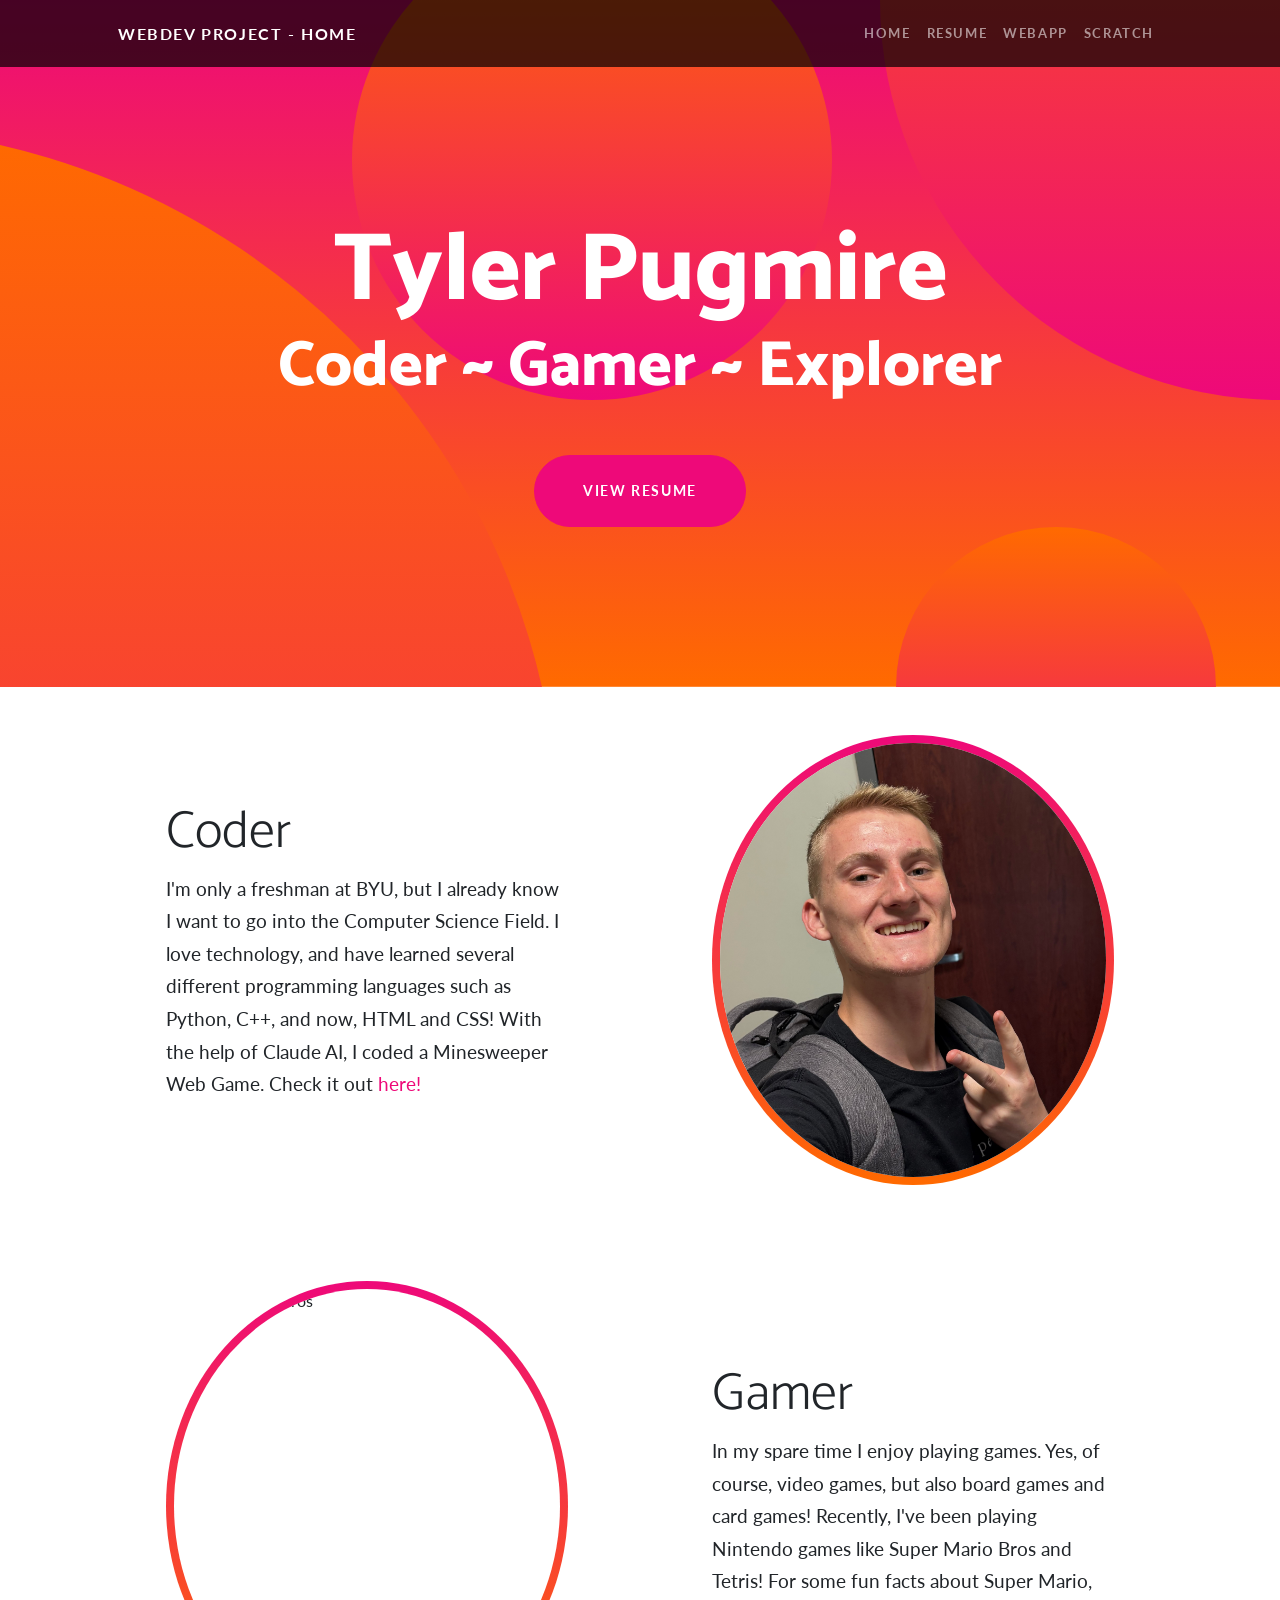
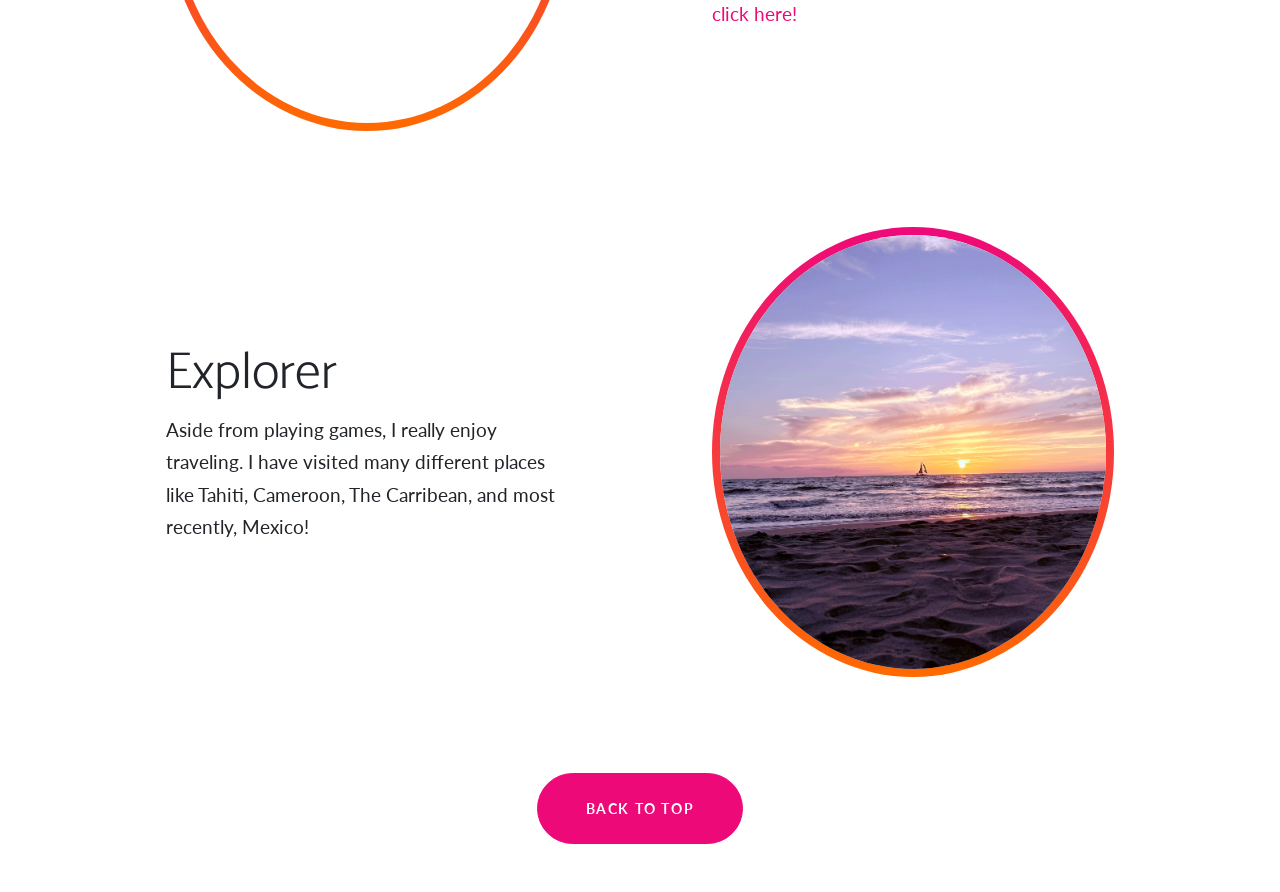
==== commit 1a5e617d: "Add files via upload" ====
--- a/index.html
+++ b/index.html
@@ -5,209 +5,99 @@
         <meta name="viewport" content="width=device-width, initial-scale=1, shrink-to-fit=no" />
         <meta name="description" content="" />
         <meta name="author" content="" />
-        <title>Personal - Start Bootstrap Theme</title>
-        <!-- Favicon-->
+        <title>WebDev Project - Home</title>
         <link rel="icon" type="image/x-icon" href="assets/favicon.ico" />
-        <!-- Custom Google font-->
-        <link rel="preconnect" href="https://fonts.googleapis.com" />
-        <link rel="preconnect" href="https://fonts.gstatic.com" crossorigin />
-        <link href="https://fonts.googleapis.com/css2?family=Plus+Jakarta+Sans:wght@100;200;300;400;500;600;700;800;900&amp;display=swap" rel="stylesheet" />
-        <!-- Bootstrap icons-->
-        <link href="https://cdn.jsdelivr.net/npm/bootstrap-icons@1.8.1/font/bootstrap-icons.css" rel="stylesheet" />
+        <!-- Font Awesome icons (free version)-->
+        <script src="https://use.fontawesome.com/releases/v6.3.0/js/all.js" crossorigin="anonymous"></script>
+        <!-- Google fonts-->
+        <link href="https://fonts.googleapis.com/css?family=Catamaran:100,200,300,400,500,600,700,800,900" rel="stylesheet" />
+        <link href="https://fonts.googleapis.com/css?family=Lato:100,100i,300,300i,400,400i,700,700i,900,900i" rel="stylesheet" />
         <!-- Core theme CSS (includes Bootstrap)-->
         <link href="css/styles.css" rel="stylesheet" />
+        <link href="css/overwrite.css" rel="stylesheet" />
     </head>
-    <body class="d-flex flex-column h-100">
-        <main class="flex-shrink-0">
-            <!-- Navigation-->
-            <nav class="navbar navbar-expand-lg navbar-light bg-white py-3">
+    <body id="page-top">
+        <!-- Navigation-->
+        <nav class="navbar navbar-expand-lg navbar-dark navbar-custom fixed-top">
+            <div class="container px-5">
+                <a class="navbar-brand" href="#page-top">WebDev Project - Home</a>
+                <button class="navbar-toggler" type="button" data-bs-toggle="collapse" data-bs-target="#navbarResponsive" aria-controls="navbarResponsive" aria-expanded="false" aria-label="Toggle navigation"><span class="navbar-toggler-icon"></span></button>
+                <div class="collapse navbar-collapse" id="navbarResponsive">
+                    <ul class="navbar-nav ms-auto">
+                        <li class="nav-item"><a class="nav-link" href="#">Home</a></li>
+                        <li class="nav-item"><a class="nav-link" href="resume.html">Resume</a></li>
+                        <li class="nav-item"><a class="nav-link" href="minesweeper.html">WebApp</a></li>
+                        <li class="nav-item"><a class="nav-link" href="scratch.html">Scratch</a></li>
+                    </ul>
+                </div>
+            </div>
+        </nav>
+        <!-- Header-->
+        <header class="masthead text-center text-white">
+            <div class="masthead-content">
                 <div class="container px-5">
-                    <a class="navbar-brand" href="index.html"><span class="fw-bolder text-primary">Start Bootstrap</span></a>
-                    <button class="navbar-toggler" type="button" data-bs-toggle="collapse" data-bs-target="#navbarSupportedContent" aria-controls="navbarSupportedContent" aria-expanded="false" aria-label="Toggle navigation"><span class="navbar-toggler-icon"></span></button>
-                    <div class="collapse navbar-collapse" id="navbarSupportedContent">
-                        <ul class="navbar-nav ms-auto mb-2 mb-lg-0 small fw-bolder">
-                            <li class="nav-item"><a class="nav-link" href="index.html">Home</a></li>
-                            <li class="nav-item"><a class="nav-link" href="resume.html">Resume</a></li>
-                            <li class="nav-item"><a class="nav-link" href="projects.html">Projects</a></li>
-                            <li class="nav-item"><a class="nav-link" href="scratch.html">Scratch</a></li>
-                        </ul>
+                    <h1 class="masthead-heading mb-0">Tyler Pugmire</h1>
+                    <h2 class="masthead-subheading mb-0">Coder ~ Gamer ~ Explorer</h2>
+                    <a class="btn btn-primary btn-xl rounded-pill mt-5" href="resume.html">View Resume</a>
+                </div>
+            </div>
+            <div class="bg-circle-1 bg-circle"></div>
+            <div class="bg-circle-2 bg-circle"></div>
+            <div class="bg-circle-3 bg-circle"></div>
+            <div class="bg-circle-4 bg-circle"></div>
+        </header>
+        <!-- Content section 1-->
+        <section id="scroll">
+            <div class="container px-5">
+                <div class="row gx-5 align-items-center">
+                    <div class="col-lg-6 order-lg-2">
+                        <div class="p-5"><img class="img-fluid rounded-circle" src="assets/img/tyler.jpeg" alt="Tyler Pugmire" /></div>
                     </div>
-                </div>
-            </nav>
-            <!-- Header-->
-            <header class="py-5">
-                <div class="container px-5 pb-5">
-                    <div class="row gx-5 align-items-center">
-                        <div class="col-xxl-5">
-                            <!-- Header text content-->
-                            <div class="text-center text-xxl-start">
-                                <div class="badge bg-gradient-primary-to-secondary text-white mb-4"><div class="text-uppercase">Design &middot; Development &middot; Marketing</div></div>
-                                <div class="fs-3 fw-light text-muted">I can help your business to</div>
-                                <h1 class="display-3 fw-bolder mb-5"><span class="text-gradient d-inline">Get online and grow fast</span></h1>
-                                <div class="d-grid gap-3 d-sm-flex justify-content-sm-center justify-content-xxl-start mb-3">
-                                    <a class="btn btn-primary btn-lg px-5 py-3 me-sm-3 fs-6 fw-bolder" href="resume.html">Resume</a>
-                                    <a class="btn btn-outline-dark btn-lg px-5 py-3 fs-6 fw-bolder" href="projects.html">Projects</a>
-                                </div>
-                            </div>
-                        </div>
-                        <div class="col-xxl-7">
-                            <!-- Header profile picture-->
-                            <div class="d-flex justify-content-center mt-5 mt-xxl-0">
-                                <div class="profile bg-gradient-primary-to-secondary">
-                                    <!-- TIP: For best results, use a photo with a transparent background like the demo example below-->
-                                    <!-- Watch a tutorial on how to do this on YouTube (link)-->
-                                    <img class="profile-img" src="assets/profile.png" alt="..." />
-                                    <div class="dots-1">
-                                        <!-- SVG Dots-->
-                                        <svg version="1.1" xmlns="http://www.w3.org/2000/svg" xmlns:xlink="http://www.w3.org/1999/xlink" x="0px" y="0px" viewBox="0 0 191.6 1215.4" style="enable-background: new 0 0 191.6 1215.4" xml:space="preserve">
-                                            <g transform="translate(0.000000,1280.000000) scale(0.100000,-0.100000)">
-                                                <path d="M227.7,12788.6c-105-35-200-141-222-248c-43-206,163-412,369-369c155,32,275,190,260,339c-11,105-90,213-190,262        C383.7,12801.6,289.7,12808.6,227.7,12788.6z"></path>
-                                                <path d="M1507.7,12788.6c-151-50-253-216-222-362c25-119,136-230,254-255c194-41,395,142,375,339c-11,105-90,213-190,262        C1663.7,12801.6,1569.7,12808.6,1507.7,12788.6z"></path>
-                                                <path d="M227.7,11508.6c-105-35-200-141-222-248c-43-206,163-412,369-369c155,32,275,190,260,339c-11,105-90,213-190,262        C383.7,11521.6,289.7,11528.6,227.7,11508.6z"></path>
-                                                <path d="M1507.7,11508.6c-151-50-253-216-222-362c25-119,136-230,254-255c194-41,395,142,375,339c-11,105-90,213-190,262        C1663.7,11521.6,1569.7,11528.6,1507.7,11508.6z"></path>
-                                                <path d="M227.7,10228.6c-105-35-200-141-222-248c-43-206,163-412,369-369c155,32,275,190,260,339c-11,105-90,213-190,262        C383.7,10241.6,289.7,10248.6,227.7,10228.6z"></path>
-                                                <path d="M1507.7,10228.6c-105-35-200-141-222-248c-43-206,163-412,369-369c155,32,275,190,260,339c-11,105-90,213-190,262        C1663.7,10241.6,1569.7,10248.6,1507.7,10228.6z"></path>
-                                                <path d="M227.7,8948.6c-105-35-200-141-222-248c-43-206,163-412,369-369c155,32,275,190,260,339c-11,105-90,213-190,262        C383.7,8961.6,289.7,8968.6,227.7,8948.6z"></path>
-                                                <path d="M1507.7,8948.6c-105-35-200-141-222-248c-43-206,163-412,369-369c155,32,275,190,260,339c-11,105-90,213-190,262        C1663.7,8961.6,1569.7,8968.6,1507.7,8948.6z"></path>
-                                                <path d="M227.7,7668.6c-105-35-200-141-222-248c-43-206,163-412,369-369c155,32,275,190,260,339c-11,105-90,213-190,262        C383.7,7681.6,289.7,7688.6,227.7,7668.6z"></path>
-                                                <path d="M1507.7,7668.6c-105-35-200-141-222-248c-43-206,163-412,369-369c155,32,275,190,260,339c-11,105-90,213-190,262        C1663.7,7681.6,1569.7,7688.6,1507.7,7668.6z"></path>
-                                                <path d="M227.7,6388.6c-105-35-200-141-222-248c-43-206,163-412,369-369c155,32,275,190,260,339c-11,105-90,213-190,262        C383.7,6401.6,289.7,6408.6,227.7,6388.6z"></path>
-                                                <path d="M1507.7,6388.6c-105-35-200-141-222-248c-43-206,163-412,369-369c155,32,275,190,260,339c-11,105-90,213-190,262        C1663.7,6401.6,1569.7,6408.6,1507.7,6388.6z"></path>
-                                                <path d="M227.7,5108.6c-105-35-200-141-222-248c-43-206,163-412,369-369c155,32,275,190,260,339c-11,105-90,213-190,262        C383.7,5121.6,289.7,5128.6,227.7,5108.6z"></path>
-                                                <path d="M1507.7,5108.6c-105-35-200-141-222-248c-43-206,163-412,369-369c155,32,275,190,260,339c-11,105-90,213-190,262        C1663.7,5121.6,1569.7,5128.6,1507.7,5108.6z"></path>
-                                                <path d="M227.7,3828.6c-105-35-200-141-222-248c-43-206,163-412,369-369c155,32,275,190,260,339c-11,105-90,213-190,262        C383.7,3841.6,289.7,3848.6,227.7,3828.6z"></path>
-                                                <path d="M1507.7,3828.6c-105-35-200-141-222-248c-43-206,163-412,369-369c155,32,275,190,260,339c-11,105-90,213-190,262        C1663.7,3841.6,1569.7,3848.6,1507.7,3828.6z"></path>
-                                                <path d="M227.7,2548.6c-105-35-200-141-222-248c-43-206,163-412,369-369c155,32,275,190,260,339c-11,105-90,213-190,262        C383.7,2561.6,289.7,2568.6,227.7,2548.6z"></path>
-                                                <path d="M1507.7,2548.6c-105-35-200-141-222-248c-43-206,163-412,369-369c155,32,275,190,260,339c-11,105-90,213-190,262        C1663.7,2561.6,1569.7,2568.6,1507.7,2548.6z"></path>
-                                                <path d="M227.7,1268.6c-105-35-200-141-222-248c-43-206,163-412,369-369c155,32,275,190,260,339c-11,105-90,213-190,262        C383.7,1281.6,289.7,1288.6,227.7,1268.6z"></path>
-                                                <path d="M1507.7,1268.6c-105-35-200-141-222-248c-43-206,163-412,369-369c155,32,275,190,260,339c-11,105-90,213-190,262        C1663.7,1281.6,1569.7,1288.6,1507.7,1268.6z"></path>
-                                            </g>
-                                        </svg>
-                                        <!-- END of SVG dots-->
-                                    </div>
-                                    <div class="dots-2">
-                                        <!-- SVG Dots-->
-                                        <svg version="1.1" xmlns="http://www.w3.org/2000/svg" xmlns:xlink="http://www.w3.org/1999/xlink" x="0px" y="0px" viewBox="0 0 191.6 1215.4" style="enable-background: new 0 0 191.6 1215.4" xml:space="preserve">
-                                            <g transform="translate(0.000000,1280.000000) scale(0.100000,-0.100000)">
-                                                <path d="M227.7,12788.6c-105-35-200-141-222-248c-43-206,163-412,369-369c155,32,275,190,260,339c-11,105-90,213-190,262        C383.7,12801.6,289.7,12808.6,227.7,12788.6z"></path>
-                                                <path d="M1507.7,12788.6c-151-50-253-216-222-362c25-119,136-230,254-255c194-41,395,142,375,339c-11,105-90,213-190,262        C1663.7,12801.6,1569.7,12808.6,1507.7,12788.6z"></path>
-                                                <path d="M227.7,11508.6c-105-35-200-141-222-248c-43-206,163-412,369-369c155,32,275,190,260,339c-11,105-90,213-190,262        C383.7,11521.6,289.7,11528.6,227.7,11508.6z"></path>
-                                                <path d="M1507.7,11508.6c-151-50-253-216-222-362c25-119,136-230,254-255c194-41,395,142,375,339c-11,105-90,213-190,262        C1663.7,11521.6,1569.7,11528.6,1507.7,11508.6z"></path>
-                                                <path d="M227.7,10228.6c-105-35-200-141-222-248c-43-206,163-412,369-369c155,32,275,190,260,339c-11,105-90,213-190,262        C383.7,10241.6,289.7,10248.6,227.7,10228.6z"></path>
-                                                <path d="M1507.7,10228.6c-105-35-200-141-222-248c-43-206,163-412,369-369c155,32,275,190,260,339c-11,105-90,213-190,262        C1663.7,10241.6,1569.7,10248.6,1507.7,10228.6z"></path>
-                                                <path d="M227.7,8948.6c-105-35-200-141-222-248c-43-206,163-412,369-369c155,32,275,190,260,339c-11,105-90,213-190,262        C383.7,8961.6,289.7,8968.6,227.7,8948.6z"></path>
-                                                <path d="M1507.7,8948.6c-105-35-200-141-222-248c-43-206,163-412,369-369c155,32,275,190,260,339c-11,105-90,213-190,262        C1663.7,8961.6,1569.7,8968.6,1507.7,8948.6z"></path>
-                                                <path d="M227.7,7668.6c-105-35-200-141-222-248c-43-206,163-412,369-369c155,32,275,190,260,339c-11,105-90,213-190,262        C383.7,7681.6,289.7,7688.6,227.7,7668.6z"></path>
-                                                <path d="M1507.7,7668.6c-105-35-200-141-222-248c-43-206,163-412,369-369c155,32,275,190,260,339c-11,105-90,213-190,262        C1663.7,7681.6,1569.7,7688.6,1507.7,7668.6z"></path>
-                                                <path d="M227.7,6388.6c-105-35-200-141-222-248c-43-206,163-412,369-369c155,32,275,190,260,339c-11,105-90,213-190,262        C383.7,6401.6,289.7,6408.6,227.7,6388.6z"></path>
-                                                <path d="M1507.7,6388.6c-105-35-200-141-222-248c-43-206,163-412,369-369c155,32,275,190,260,339c-11,105-90,213-190,262        C1663.7,6401.6,1569.7,6408.6,1507.7,6388.6z"></path>
-                                                <path d="M227.7,5108.6c-105-35-200-141-222-248c-43-206,163-412,369-369c155,32,275,190,260,339c-11,105-90,213-190,262        C383.7,5121.6,289.7,5128.6,227.7,5108.6z"></path>
-                                                <path d="M1507.7,5108.6c-105-35-200-141-222-248c-43-206,163-412,369-369c155,32,275,190,260,339c-11,105-90,213-190,262        C1663.7,5121.6,1569.7,5128.6,1507.7,5108.6z"></path>
-                                                <path d="M227.7,3828.6c-105-35-200-141-222-248c-43-206,163-412,369-369c155,32,275,190,260,339c-11,105-90,213-190,262        C383.7,3841.6,289.7,3848.6,227.7,3828.6z"></path>
-                                                <path d="M1507.7,3828.6c-105-35-200-141-222-248c-43-206,163-412,369-369c155,32,275,190,260,339c-11,105-90,213-190,262        C1663.7,3841.6,1569.7,3848.6,1507.7,3828.6z"></path>
-                                                <path d="M227.7,2548.6c-105-35-200-141-222-248c-43-206,163-412,369-369c155,32,275,190,260,339c-11,105-90,213-190,262        C383.7,2561.6,289.7,2568.6,227.7,2548.6z"></path>
-                                                <path d="M1507.7,2548.6c-105-35-200-141-222-248c-43-206,163-412,369-369c155,32,275,190,260,339c-11,105-90,213-190,262        C1663.7,2561.6,1569.7,2568.6,1507.7,2548.6z"></path>
-                                                <path d="M227.7,1268.6c-105-35-200-141-222-248c-43-206,163-412,369-369c155,32,275,190,260,339c-11,105-90,213-190,262        C383.7,1281.6,289.7,1288.6,227.7,1268.6z"></path>
-                                                <path d="M1507.7,1268.6c-105-35-200-141-222-248c-43-206,163-412,369-369c155,32,275,190,260,339c-11,105-90,213-190,262        C1663.7,1281.6,1569.7,1288.6,1507.7,1268.6z"></path>
-                                            </g>
-                                        </svg>
-                                        <!-- END of SVG dots-->
-                                    </div>
-                                    <div class="dots-3">
-                                        <!-- SVG Dots-->
-                                        <svg version="1.1" xmlns="http://www.w3.org/2000/svg" xmlns:xlink="http://www.w3.org/1999/xlink" x="0px" y="0px" viewBox="0 0 191.6 1215.4" style="enable-background: new 0 0 191.6 1215.4" xml:space="preserve">
-                                            <g transform="translate(0.000000,1280.000000) scale(0.100000,-0.100000)">
-                                                <path d="M227.7,12788.6c-105-35-200-141-222-248c-43-206,163-412,369-369c155,32,275,190,260,339c-11,105-90,213-190,262        C383.7,12801.6,289.7,12808.6,227.7,12788.6z"></path>
-                                                <path d="M1507.7,12788.6c-151-50-253-216-222-362c25-119,136-230,254-255c194-41,395,142,375,339c-11,105-90,213-190,262        C1663.7,12801.6,1569.7,12808.6,1507.7,12788.6z"></path>
-                                                <path d="M227.7,11508.6c-105-35-200-141-222-248c-43-206,163-412,369-369c155,32,275,190,260,339c-11,105-90,213-190,262        C383.7,11521.6,289.7,11528.6,227.7,11508.6z"></path>
-                                                <path d="M1507.7,11508.6c-151-50-253-216-222-362c25-119,136-230,254-255c194-41,395,142,375,339c-11,105-90,213-190,262        C1663.7,11521.6,1569.7,11528.6,1507.7,11508.6z"></path>
-                                                <path d="M227.7,10228.6c-105-35-200-141-222-248c-43-206,163-412,369-369c155,32,275,190,260,339c-11,105-90,213-190,262        C383.7,10241.6,289.7,10248.6,227.7,10228.6z"></path>
-                                                <path d="M1507.7,10228.6c-105-35-200-141-222-248c-43-206,163-412,369-369c155,32,275,190,260,339c-11,105-90,213-190,262        C1663.7,10241.6,1569.7,10248.6,1507.7,10228.6z"></path>
-                                                <path d="M227.7,8948.6c-105-35-200-141-222-248c-43-206,163-412,369-369c155,32,275,190,260,339c-11,105-90,213-190,262        C383.7,8961.6,289.7,8968.6,227.7,8948.6z"></path>
-                                                <path d="M1507.7,8948.6c-105-35-200-141-222-248c-43-206,163-412,369-369c155,32,275,190,260,339c-11,105-90,213-190,262        C1663.7,8961.6,1569.7,8968.6,1507.7,8948.6z"></path>
-                                                <path d="M227.7,7668.6c-105-35-200-141-222-248c-43-206,163-412,369-369c155,32,275,190,260,339c-11,105-90,213-190,262        C383.7,7681.6,289.7,7688.6,227.7,7668.6z"></path>
-                                                <path d="M1507.7,7668.6c-105-35-200-141-222-248c-43-206,163-412,369-369c155,32,275,190,260,339c-11,105-90,213-190,262        C1663.7,7681.6,1569.7,7688.6,1507.7,7668.6z"></path>
-                                                <path d="M227.7,6388.6c-105-35-200-141-222-248c-43-206,163-412,369-369c155,32,275,190,260,339c-11,105-90,213-190,262        C383.7,6401.6,289.7,6408.6,227.7,6388.6z"></path>
-                                                <path d="M1507.7,6388.6c-105-35-200-141-222-248c-43-206,163-412,369-369c155,32,275,190,260,339c-11,105-90,213-190,262        C1663.7,6401.6,1569.7,6408.6,1507.7,6388.6z"></path>
-                                                <path d="M227.7,5108.6c-105-35-200-141-222-248c-43-206,163-412,369-369c155,32,275,190,260,339c-11,105-90,213-190,262        C383.7,5121.6,289.7,5128.6,227.7,5108.6z"></path>
-                                                <path d="M1507.7,5108.6c-105-35-200-141-222-248c-43-206,163-412,369-369c155,32,275,190,260,339c-11,105-90,213-190,262        C1663.7,5121.6,1569.7,5128.6,1507.7,5108.6z"></path>
-                                                <path d="M227.7,3828.6c-105-35-200-141-222-248c-43-206,163-412,369-369c155,32,275,190,260,339c-11,105-90,213-190,262        C383.7,3841.6,289.7,3848.6,227.7,3828.6z"></path>
-                                                <path d="M1507.7,3828.6c-105-35-200-141-222-248c-43-206,163-412,369-369c155,32,275,190,260,339c-11,105-90,213-190,262        C1663.7,3841.6,1569.7,3848.6,1507.7,3828.6z"></path>
-                                                <path d="M227.7,2548.6c-105-35-200-141-222-248c-43-206,163-412,369-369c155,32,275,190,260,339c-11,105-90,213-190,262        C383.7,2561.6,289.7,2568.6,227.7,2548.6z"></path>
-                                                <path d="M1507.7,2548.6c-105-35-200-141-222-248c-43-206,163-412,369-369c155,32,275,190,260,339c-11,105-90,213-190,262        C1663.7,2561.6,1569.7,2568.6,1507.7,2548.6z"></path>
-                                                <path d="M227.7,1268.6c-105-35-200-141-222-248c-43-206,163-412,369-369c155,32,275,190,260,339c-11,105-90,213-190,262        C383.7,1281.6,289.7,1288.6,227.7,1268.6z"></path>
-                                                <path d="M1507.7,1268.6c-105-35-200-141-222-248c-43-206,163-412,369-369c155,32,275,190,260,339c-11,105-90,213-190,262        C1663.7,1281.6,1569.7,1288.6,1507.7,1268.6z"></path>
-                                            </g>
-                                        </svg>
-                                        <!-- END of SVG dots-->
-                                    </div>
-                                    <div class="dots-4">
-                                        <!-- SVG Dots-->
-                                        <svg version="1.1" xmlns="http://www.w3.org/2000/svg" xmlns:xlink="http://www.w3.org/1999/xlink" x="0px" y="0px" viewBox="0 0 191.6 1215.4" style="enable-background: new 0 0 191.6 1215.4" xml:space="preserve">
-                                            <g transform="translate(0.000000,1280.000000) scale(0.100000,-0.100000)">
-                                                <path d="M227.7,12788.6c-105-35-200-141-222-248c-43-206,163-412,369-369c155,32,275,190,260,339c-11,105-90,213-190,262        C383.7,12801.6,289.7,12808.6,227.7,12788.6z"></path>
-                                                <path d="M1507.7,12788.6c-151-50-253-216-222-362c25-119,136-230,254-255c194-41,395,142,375,339c-11,105-90,213-190,262        C1663.7,12801.6,1569.7,12808.6,1507.7,12788.6z"></path>
-                                                <path d="M227.7,11508.6c-105-35-200-141-222-248c-43-206,163-412,369-369c155,32,275,190,260,339c-11,105-90,213-190,262        C383.7,11521.6,289.7,11528.6,227.7,11508.6z"></path>
-                                                <path d="M1507.7,11508.6c-151-50-253-216-222-362c25-119,136-230,254-255c194-41,395,142,375,339c-11,105-90,213-190,262        C1663.7,11521.6,1569.7,11528.6,1507.7,11508.6z"></path>
-                                                <path d="M227.7,10228.6c-105-35-200-141-222-248c-43-206,163-412,369-369c155,32,275,190,260,339c-11,105-90,213-190,262        C383.7,10241.6,289.7,10248.6,227.7,10228.6z"></path>
-                                                <path d="M1507.7,10228.6c-105-35-200-141-222-248c-43-206,163-412,369-369c155,32,275,190,260,339c-11,105-90,213-190,262        C1663.7,10241.6,1569.7,10248.6,1507.7,10228.6z"></path>
-                                                <path d="M227.7,8948.6c-105-35-200-141-222-248c-43-206,163-412,369-369c155,32,275,190,260,339c-11,105-90,213-190,262        C383.7,8961.6,289.7,8968.6,227.7,8948.6z"></path>
-                                                <path d="M1507.7,8948.6c-105-35-200-141-222-248c-43-206,163-412,369-369c155,32,275,190,260,339c-11,105-90,213-190,262        C1663.7,8961.6,1569.7,8968.6,1507.7,8948.6z"></path>
-                                                <path d="M227.7,7668.6c-105-35-200-141-222-248c-43-206,163-412,369-369c155,32,275,190,260,339c-11,105-90,213-190,262        C383.7,7681.6,289.7,7688.6,227.7,7668.6z"></path>
-                                                <path d="M1507.7,7668.6c-105-35-200-141-222-248c-43-206,163-412,369-369c155,32,275,190,260,339c-11,105-90,213-190,262        C1663.7,7681.6,1569.7,7688.6,1507.7,7668.6z"></path>
-                                                <path d="M227.7,6388.6c-105-35-200-141-222-248c-43-206,163-412,369-369c155,32,275,190,260,339c-11,105-90,213-190,262        C383.7,6401.6,289.7,6408.6,227.7,6388.6z"></path>
-                                                <path d="M1507.7,6388.6c-105-35-200-141-222-248c-43-206,163-412,369-369c155,32,275,190,260,339c-11,105-90,213-190,262        C1663.7,6401.6,1569.7,6408.6,1507.7,6388.6z"></path>
-                                                <path d="M227.7,5108.6c-105-35-200-141-222-248c-43-206,163-412,369-369c155,32,275,190,260,339c-11,105-90,213-190,262        C383.7,5121.6,289.7,5128.6,227.7,5108.6z"></path>
-                                                <path d="M1507.7,5108.6c-105-35-200-141-222-248c-43-206,163-412,369-369c155,32,275,190,260,339c-11,105-90,213-190,262        C1663.7,5121.6,1569.7,5128.6,1507.7,5108.6z"></path>
-                                                <path d="M227.7,3828.6c-105-35-200-141-222-248c-43-206,163-412,369-369c155,32,275,190,260,339c-11,105-90,213-190,262        C383.7,3841.6,289.7,3848.6,227.7,3828.6z"></path>
-                                                <path d="M1507.7,3828.6c-105-35-200-141-222-248c-43-206,163-412,369-369c155,32,275,190,260,339c-11,105-90,213-190,262        C1663.7,3841.6,1569.7,3848.6,1507.7,3828.6z"></path>
-                                                <path d="M227.7,2548.6c-105-35-200-141-222-248c-43-206,163-412,369-369c155,32,275,190,260,339c-11,105-90,213-190,262        C383.7,2561.6,289.7,2568.6,227.7,2548.6z"></path>
-                                                <path d="M1507.7,2548.6c-105-35-200-141-222-248c-43-206,163-412,369-369c155,32,275,190,260,339c-11,105-90,213-190,262        C1663.7,2561.6,1569.7,2568.6,1507.7,2548.6z"></path>
-                                                <path d="M227.7,1268.6c-105-35-200-141-222-248c-43-206,163-412,369-369c155,32,275,190,260,339c-11,105-90,213-190,262        C383.7,1281.6,289.7,1288.6,227.7,1268.6z"></path>
-                                                <path d="M1507.7,1268.6c-105-35-200-141-222-248c-43-206,163-412,369-369c155,32,275,190,260,339c-11,105-90,213-190,262        C1663.7,1281.6,1569.7,1288.6,1507.7,1268.6z"></path>
-                                            </g>
-                                        </svg>
-                                        <!-- END of SVG dots-->
-                                    </div>
-                                </div>
-                            </div>
+                    <div class="col-lg-6 order-lg-1">
+                        <div class="p-5">
+                            <h2 class="display-4">Coder</h2>
+                            <p>I'm only a freshman at BYU, but I already know I want to go into the Computer Science Field. I love technology, and have learned several different programming languages such as Python, C++, and now, HTML and CSS! With the help of Claude AI, I coded a Minesweeper Web Game. Check it out <a href="minesweeper.html">here!</a></p>
                         </div>
                     </div>
                 </div>
-            </header>
-            <!-- About Section-->
-            <section class="bg-light py-5">
-                <div class="container px-5">
-                    <div class="row gx-5 justify-content-center">
-                        <div class="col-xxl-8">
-                            <div class="text-center my-5">
-                                <h2 class="display-5 fw-bolder"><span class="text-gradient d-inline">About Me</span></h2>
-                                <p class="lead fw-light mb-4">My name is Start Bootstrap and I help brands grow.</p>
-                                <p class="text-muted">Lorem ipsum dolor sit amet, consectetur adipisicing elit. Fugit dolorum itaque qui unde quisquam consequatur autem. Eveniet quasi nobis aliquid cumque officiis sed rem iure ipsa! Praesentium ratione atque dolorem?</p>
-                                <div class="d-flex justify-content-center fs-2 gap-4">
-                                    <a class="text-gradient" href="#!"><i class="bi bi-twitter"></i></a>
-                                    <a class="text-gradient" href="#!"><i class="bi bi-linkedin"></i></a>
-                                    <a class="text-gradient" href="#!"><i class="bi bi-github"></i></a>
-                                </div>
-                            </div>
+            </div>
+        </section>
+        <!-- Content section 2-->
+        <section>
+            <div class="container px-5">
+                <div class="row gx-5 align-items-center">
+                    <div class="col-lg-6">
+                        <div class="p-5"><img class="img-fluid rounded-circle" src="https://gcp-na-images.contentstack.com/v3/assets/bltea6093859af6183b/blt22918d4f3e11aeef/6988621cf887dc8393e92310/mario-bros-evolution09.jpg?branch=production" alt="Super Mario Bros" /></div>
+                    </div>
+                    <div class="col-lg-6">
+                        <div class="p-5">
+                            <h2 class="display-4">Gamer</h2>
+                            <p>In my spare time I enjoy playing games. Yes, of course, video games, but also board games and card games! Recently, I've been playing Nintendo games like Super Mario Bros and Tetris! For some fun facts about Super Mario, <a href="scratch.html">click here!</a></p>
                         </div>
                     </div>
                 </div>
-            </section>
-        </main>
-        <!-- Footer-->
-        <footer class="bg-white py-4 mt-auto">
+            </div>
+        </section>
+        <!-- Content section 3-->
+        <section>
             <div class="container px-5">
-                <div class="row align-items-center justify-content-between flex-column flex-sm-row">
-                    <div class="col-auto"><div class="small m-0">Copyright &copy; Your Website 2023</div></div>
-                    <div class="col-auto">
-                        <a class="small" href="#!">Privacy</a>
-                        <span class="mx-1">&middot;</span>
-                        <a class="small" href="#!">Terms</a>
-                        <span class="mx-1">&middot;</span>
-                        <a class="small" href="#!">Contact</a>
+                <div class="row gx-5 align-items-center">
+                    <div class="col-lg-6 order-lg-2">
+                        <div class="p-5"><img class="img-fluid rounded-circle" src="assets/img/mexico.jpeg" alt="The Beach in Mexico" /></div>
+                    </div>
+                    <div class="col-lg-6 order-lg-1">
+                        <div class="p-5">
+                            <h2 class="display-4">Explorer</h2>
+                            <p>Aside from playing games, I really enjoy traveling. I have visited many different places like Tahiti, Cameroon, The Carribean, and most recently, Mexico!</p>
+                        </div>
                     </div>
                 </div>
+            </div>
+        </section>
+        <!-- Footer-->
+        <footer class="page-footer py-5">
+            <div class="container px-5 text-center">
+                <a class="btn btn-primary btn-xl rounded-pill" href="#page-top">Back to Top</a>
             </div>
         </footer>
         <!-- Bootstrap core JS-->
--- a/css/overwrite.css
+++ b/css/overwrite.css
@@ -0,0 +1,39 @@
+/* Changes:
+Adds borders on images on index page
+Removes footer from index.html and resume.html
+changes font size on index.html
+removes underline from links in the paragraphs (index.html) */
+
+section .rounded-circle {
+    display: block;
+    width: 450px;
+    height: 450px;
+    margin: 0 auto;
+    border: 8px solid transparent;
+    border-radius: 50%;
+    object-fit: cover;
+    background:
+        linear-gradient(#ffffff, #ffffff) padding-box,
+        linear-gradient(0deg, #ff6a00 0%, #ee0979 100%) border-box;
+}
+
+section .display-4 {
+    font-size: 3.25rem;
+}
+
+section p {
+    font-size: 1.2rem;
+    line-height: 1.7;
+}
+
+section p a {
+    text-decoration: none;
+}
+
+.page-footer {
+    background-color: #ffffff;
+}
+
+.resume-page main {
+    padding-top: 5rem;
+}
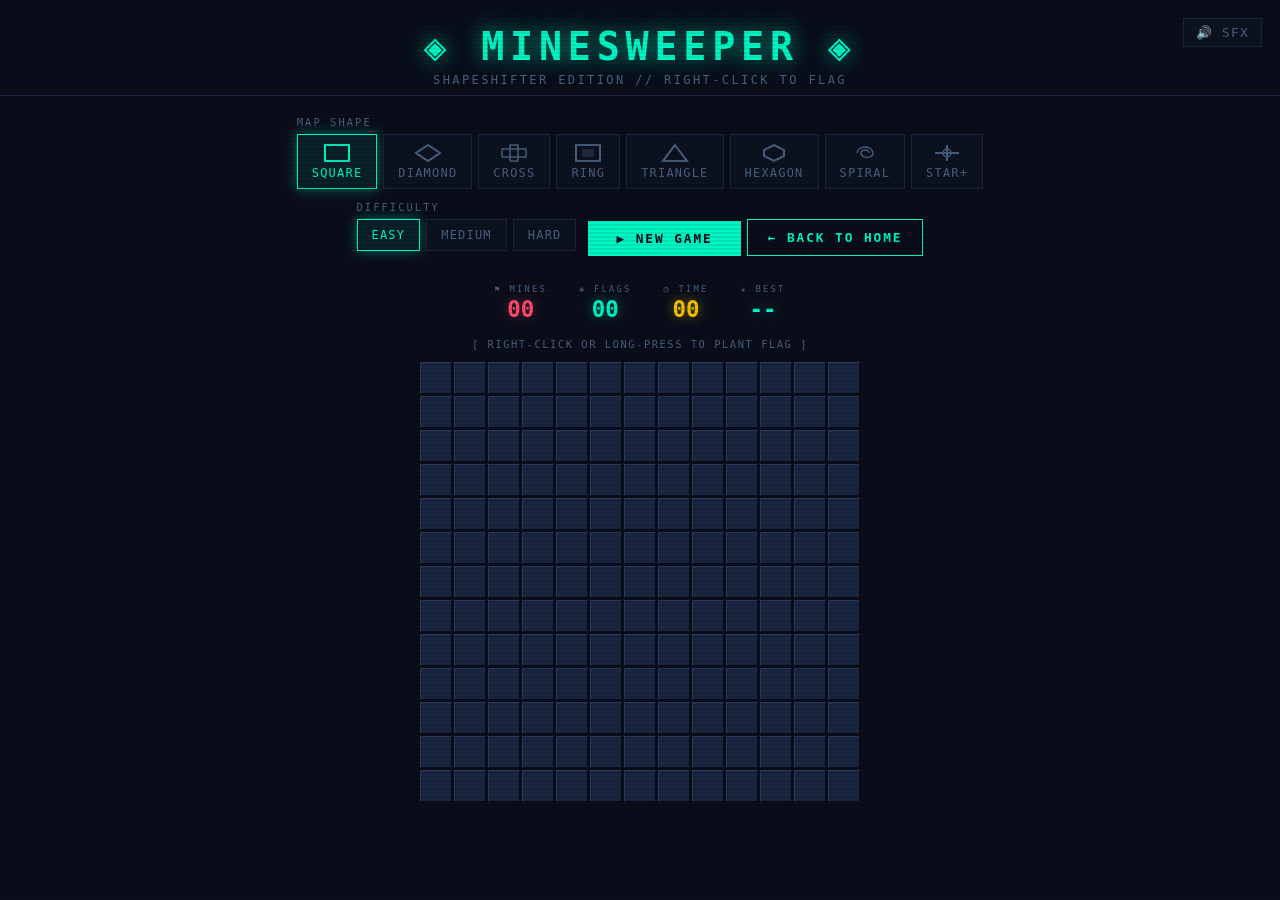
==== commit 86899d00: "Add files via upload" ====
--- a/index.html
+++ b/index.html
@@ -1,108 +1,347 @@
+<!--
+  WELCOME! A quick guide to this file.
+
+  HTML (HyperText Markup Language) is the language that describes the
+  STRUCTURE of a web page: which headings, buttons, and text boxes exist.
+  Think of it as the skeleton of the page.
+
+  HTML is written with "tags". A tag is a word inside angle brackets, like
+  <button>. Most tags come in pairs: an opening tag <button> and a closing
+  tag </button>. The opening tag, the closing tag, and everything between
+  them together are called an "element".
+
+  An "attribute" is extra information written inside an opening tag, like
+  class="btn" or id="board". It looks like name="value".
+
+  This website is made of three files that work together:
+    - index.html (this file) = the structure (skeleton)
+    - style.css              = the looks (colors, sizes, spacing)
+    - script.js              = the behavior (the game rules and logic)
+
+  Everything you are reading right now is a "comment": a note for humans
+  that the browser completely ignores. In HTML, a comment starts with
+  the characters that begin this note and ends with the characters that
+  end it.
+-->
+
+<!--
+  This first line tells the browser "this file is modern HTML (version 5)".
+  Without it, some browsers behave strangely and show the page in an old
+  compatibility mode.
+-->
 <!DOCTYPE html>
+
+<!--
+  <html> is the container for the whole page. The attribute lang="en" says
+  the page is written in English, which helps screen readers (software that
+  reads pages aloud to people who can't see well) pronounce words correctly.
+-->
 <html lang="en">
-    <head>
-        <meta charset="utf-8" />
-        <meta name="viewport" content="width=device-width, initial-scale=1, shrink-to-fit=no" />
-        <meta name="description" content="" />
-        <meta name="author" content="" />
-        <title>WebDev Project - Home</title>
-        <link rel="icon" type="image/x-icon" href="assets/favicon.ico" />
-        <!-- Font Awesome icons (free version)-->
-        <script src="https://use.fontawesome.com/releases/v6.3.0/js/all.js" crossorigin="anonymous"></script>
-        <!-- Google fonts-->
-        <link href="https://fonts.googleapis.com/css?family=Catamaran:100,200,300,400,500,600,700,800,900" rel="stylesheet" />
-        <link href="https://fonts.googleapis.com/css?family=Lato:100,100i,300,300i,400,400i,700,700i,900,900i" rel="stylesheet" />
-        <!-- Core theme CSS (includes Bootstrap)-->
-        <link href="css/styles.css" rel="stylesheet" />
-        <link href="css/overwrite.css" rel="stylesheet" />
-    </head>
-    <body id="page-top">
-        <!-- Navigation-->
-        <nav class="navbar navbar-expand-lg navbar-dark navbar-custom fixed-top">
-            <div class="container px-5">
-                <a class="navbar-brand" href="#page-top">WebDev Project - Home</a>
-                <button class="navbar-toggler" type="button" data-bs-toggle="collapse" data-bs-target="#navbarResponsive" aria-controls="navbarResponsive" aria-expanded="false" aria-label="Toggle navigation"><span class="navbar-toggler-icon"></span></button>
-                <div class="collapse navbar-collapse" id="navbarResponsive">
-                    <ul class="navbar-nav ms-auto">
-                        <li class="nav-item"><a class="nav-link" href="#">Home</a></li>
-                        <li class="nav-item"><a class="nav-link" href="resume.html">Resume</a></li>
-                        <li class="nav-item"><a class="nav-link" href="minesweeper.html">WebApp</a></li>
-                        <li class="nav-item"><a class="nav-link" href="scratch.html">Scratch</a></li>
-                    </ul>
-                </div>
-            </div>
-        </nav>
-        <!-- Header-->
-        <header class="masthead text-center text-white">
-            <div class="masthead-content">
-                <div class="container px-5">
-                    <h1 class="masthead-heading mb-0">Tyler Pugmire</h1>
-                    <h2 class="masthead-subheading mb-0">Coder ~ Gamer ~ Explorer</h2>
-                    <a class="btn btn-primary btn-xl rounded-pill mt-5" href="resume.html">View Resume</a>
-                </div>
-            </div>
-            <div class="bg-circle-1 bg-circle"></div>
-            <div class="bg-circle-2 bg-circle"></div>
-            <div class="bg-circle-3 bg-circle"></div>
-            <div class="bg-circle-4 bg-circle"></div>
-        </header>
-        <!-- Content section 1-->
-        <section id="scroll">
-            <div class="container px-5">
-                <div class="row gx-5 align-items-center">
-                    <div class="col-lg-6 order-lg-2">
-                        <div class="p-5"><img class="img-fluid rounded-circle" src="assets/img/tyler.jpeg" alt="Tyler Pugmire" /></div>
-                    </div>
-                    <div class="col-lg-6 order-lg-1">
-                        <div class="p-5">
-                            <h2 class="display-4">Coder</h2>
-                            <p>I'm only a freshman at BYU, but I already know I want to go into the Computer Science Field. I love technology, and have learned several different programming languages such as Python, C++, and now, HTML and CSS! With the help of Claude AI, I coded a Minesweeper Web Game. Check it out <a href="minesweeper.html">here!</a></p>
-                        </div>
-                    </div>
-                </div>
-            </div>
-        </section>
-        <!-- Content section 2-->
-        <section>
-            <div class="container px-5">
-                <div class="row gx-5 align-items-center">
-                    <div class="col-lg-6">
-                        <div class="p-5"><img class="img-fluid rounded-circle" src="https://gcp-na-images.contentstack.com/v3/assets/bltea6093859af6183b/blt22918d4f3e11aeef/6988621cf887dc8393e92310/mario-bros-evolution09.jpg?branch=production" alt="Super Mario Bros" /></div>
-                    </div>
-                    <div class="col-lg-6">
-                        <div class="p-5">
-                            <h2 class="display-4">Gamer</h2>
-                            <p>In my spare time I enjoy playing games. Yes, of course, video games, but also board games and card games! Recently, I've been playing Nintendo games like Super Mario Bros and Tetris! For some fun facts about Super Mario, <a href="scratch.html">click here!</a></p>
-                        </div>
-                    </div>
-                </div>
-            </div>
-        </section>
-        <!-- Content section 3-->
-        <section>
-            <div class="container px-5">
-                <div class="row gx-5 align-items-center">
-                    <div class="col-lg-6 order-lg-2">
-                        <div class="p-5"><img class="img-fluid rounded-circle" src="assets/img/mexico.jpeg" alt="The Beach in Mexico" /></div>
-                    </div>
-                    <div class="col-lg-6 order-lg-1">
-                        <div class="p-5">
-                            <h2 class="display-4">Explorer</h2>
-                            <p>Aside from playing games, I really enjoy traveling. I have visited many different places like Tahiti, Cameroon, The Carribean, and most recently, Mexico!</p>
-                        </div>
-                    </div>
-                </div>
-            </div>
-        </section>
-        <!-- Footer-->
-        <footer class="page-footer py-5">
-            <div class="container px-5 text-center">
-                <a class="btn btn-primary btn-xl rounded-pill" href="#page-top">Back to Top</a>
-            </div>
-        </footer>
-        <!-- Bootstrap core JS-->
-        <script src="https://cdn.jsdelivr.net/npm/bootstrap@5.2.3/dist/js/bootstrap.bundle.min.js"></script>
-        <!-- Core theme JS-->
-        <script src="js/scripts.js"></script>
-    </body>
+
+<!--
+  <head> holds information ABOUT the page that is not shown directly on the
+  page itself, such as the title, the character set, and links to other files.
+-->
+<head>
+
+<!--
+  A "character set" is the list of letters and symbols the browser can
+  understand. UTF-8 is a popular one that includes emoji and symbols like
+  the ◈ and ⚑ used in this game.
+-->
+<meta charset="UTF-8">
+
+<!--
+  The "viewport" is the visible area of the page on a screen. This line
+  tells phones to fit the page to the phone's width instead of shrinking a
+  giant desktop-sized page down to a tiny size. This is what makes the game
+  usable on a phone.
+-->
+<meta name="viewport" content="width=device-width, initial-scale=1.0">
+
+<!-- The title is the text shown on the browser tab. -->
+<title>MINESWEEPER — SHAPESHIFTER EDITION</title>
+
+<!--
+  This <link> loads two custom fonts (Share Tech Mono and Orbitron) from
+  Google Fonts, a free font library on the internet. Without it, the page
+  would use the plain default font. rel="stylesheet" means "this linked file
+  contains styling instructions".
+-->
+<link href="https://fonts.googleapis.com/css2?family=Share+Tech+Mono&family=Orbitron:wght@400;700;900&display=swap" rel="stylesheet">
+
+<!--
+  This <link> connects our own style.css file. CSS (Cascading Style Sheets)
+  is the language that controls how elements LOOK: colors, sizes, spacing.
+  "href" is the file's location. Because it is just "style.css" with no
+  folder, the browser looks for it in the same folder as this page.
+-->
+<link rel="stylesheet" href="style.css">
+</head>
+
+<!--
+  <body> holds everything the visitor actually SEES on the page.
+  Elements are listed top to bottom in roughly the order they appear.
+-->
+<body>
+
+<!--
+  The sound on/off button, pinned to the top-right corner of the screen
+  (the pinning is done in style.css).
+
+  - class="btn-mute": a "class" is a label that CSS uses to find elements
+    and style them. Many elements can share one class.
+  - id="btn-mute": an "id" is a unique name for ONE element, so JavaScript
+    can find this exact button later.
+  - onclick="toggleMute()": "onclick" means "when this is clicked, run the
+    function named toggleMute". A function is a named set of instructions,
+    and this one is defined in script.js.
+-->
+<button class="btn-mute" id="btn-mute" onclick="toggleMute()">🔊 SFX</button>
+
+<!--
+  <header> is the top section of the page, holding the title.
+  <h1> is the main heading (the biggest, most important one).
+  <p> is a paragraph of text.
+-->
+<header>
+  <h1>◈ MINESWEEPER ◈</h1>
+  <p>SHAPESHIFTER EDITION // RIGHT-CLICK TO FLAG</p>
+</header>
+
+<!--
+  The settings area: pick a map shape, pick a difficulty, start a game.
+  A <div> is a generic invisible box used to group other elements together
+  so they can be laid out or styled as one unit. Dividing a page into
+  groups with divs is very common.
+-->
+<div class="controls">
+
+  <!-- GROUP 1: the shape picker -->
+  <div class="control-group">
+    <!-- A <label> is a caption that describes what the controls next to it do. -->
+    <label>Map Shape</label>
+
+    <!-- This div holds all the shape buttons so they can sit in a row together. -->
+    <div class="shape-buttons" id="shape-buttons">
+
+      <!--
+        SQUARE button.
+        - class="btn active": this element has TWO classes. "btn" gives it the
+          button look, and "active" makes it look highlighted (selected).
+          Square starts selected because the game starts with a square map.
+        - data-shape="square": any attribute starting with "data-" is a
+          custom label you can invent to store your own information on an
+          element. JavaScript reads it later to learn which shape this button
+          stands for.
+        - onclick="selectShape(this)": run the selectShape function when
+          clicked. The word "this" means "the button that was just clicked",
+          which is passed into the function so it knows which one it was.
+      -->
+      <button class="btn active" data-shape="square" onclick="selectShape(this)">
+        <div class="shape-btn-inner">
+          <!--
+            This small picture is an SVG (Scalable Vector Graphics): an image
+            drawn with math-like instructions instead of pixels, so it stays
+            sharp at any size. Here it is a tiny outline of the shape.
+            - viewBox="0 0 28 20" sets up an imaginary drawing area 28 units
+              wide and 20 tall. All the coordinates below use that area.
+            - <rect> draws a rectangle (x, y = top-left corner).
+            - fill="none" means "don't color the inside".
+            - stroke="currentColor" means "draw the outline using the same
+              color as the surrounding text", so it changes color along with
+              the button when you hover over it.
+            - stroke-width is how thick the outline is.
+          -->
+          <div class="shape-preview"><svg viewBox="0 0 28 20"><rect x="2" y="2" width="24" height="16" fill="none" stroke="currentColor" stroke-width="2"/></svg></div>
+          SQUARE
+        </div>
+      </button>
+
+      <!--
+        DIAMOND button. Same pattern as above, just a different shape name.
+        A <polygon> draws a shape by connecting a list of points with
+        straight lines; each pair of numbers is an x,y point.
+      -->
+      <button class="btn" data-shape="diamond" onclick="selectShape(this)">
+        <div class="shape-btn-inner">
+          <div class="shape-preview"><svg viewBox="0 0 28 20"><polygon points="14,2 26,10 14,18 2,10" fill="none" stroke="currentColor" stroke-width="2"/></svg></div>
+          DIAMOND
+        </div>
+      </button>
+
+      <!-- CROSS button: its preview is two overlapping rectangles forming a plus sign. -->
+      <button class="btn" data-shape="cross" onclick="selectShape(this)">
+        <div class="shape-btn-inner">
+          <div class="shape-preview"><svg viewBox="0 0 28 20"><rect x="10" y="2" width="8" height="16" fill="none" stroke="currentColor" stroke-width="1.5"/><rect x="2" y="6" width="24" height="8" fill="none" stroke="currentColor" stroke-width="1.5"/></svg></div>
+          CROSS
+        </div>
+      </button>
+
+      <!--
+        RING button: a rectangle with a faded filled box inside it.
+        opacity="0.3" means 30% visible, so it looks see-through.
+      -->
+      <button class="btn" data-shape="ring" onclick="selectShape(this)">
+        <div class="shape-btn-inner">
+          <div class="shape-preview"><svg viewBox="0 0 28 20"><rect x="2" y="2" width="24" height="16" fill="none" stroke="currentColor" stroke-width="2"/><rect x="8" y="6" width="12" height="8" fill="currentColor" opacity="0.3"/></svg></div>
+          RING
+        </div>
+      </button>
+
+      <!-- TRIANGLE button: a polygon with three points. -->
+      <button class="btn" data-shape="triangle" onclick="selectShape(this)">
+        <div class="shape-btn-inner">
+          <div class="shape-preview"><svg viewBox="0 0 28 20"><polygon points="14,2 26,18 2,18" fill="none" stroke="currentColor" stroke-width="2"/></svg></div>
+          TRIANGLE
+        </div>
+      </button>
+
+      <!-- HEXAGON button: a polygon with six points. -->
+      <button class="btn" data-shape="hexagon" onclick="selectShape(this)">
+        <div class="shape-btn-inner">
+          <div class="shape-preview"><svg viewBox="0 0 28 20"><polygon points="14,2 24,7 24,13 14,18 4,13 4,7" fill="none" stroke="currentColor" stroke-width="2"/></svg></div>
+          HEXAGON
+        </div>
+      </button>
+
+      <!--
+        SPIRAL button: a <path> draws a curved line using a compact set of
+        drawing commands (the letters like M and a mean "move" and "arc").
+      -->
+      <button class="btn" data-shape="spiral" onclick="selectShape(this)">
+        <div class="shape-btn-inner">
+          <div class="shape-preview"><svg viewBox="0 0 28 20"><path d="M14,10 m-8,0 a8,6 0 1,1 16,0 a6,4.5 0 1,1 -12,0 a4,3 0 1,1 8,0" fill="none" stroke="currentColor" stroke-width="1.5"/></svg></div>
+          SPIRAL
+        </div>
+      </button>
+
+      <!--
+        STAR+ button. Its data-shape value is "plus_ring", which is the
+        name the JavaScript uses; "STAR+" is just the label people read.
+        The preview is two <line> elements (a plus sign) and a <circle>.
+      -->
+      <button class="btn" data-shape="plus_ring" onclick="selectShape(this)">
+        <div class="shape-btn-inner">
+          <div class="shape-preview"><svg viewBox="0 0 28 20"><line x1="14" y1="2" x2="14" y2="18" stroke="currentColor" stroke-width="2"/><line x1="2" y1="10" x2="26" y2="10" stroke="currentColor" stroke-width="2"/><circle cx="14" cy="10" r="4" fill="none" stroke="currentColor" stroke-width="1.5"/></svg></div>
+          STAR+
+        </div>
+      </button>
+    </div>
+  </div>
+
+  <!--
+    GROUP 2: the difficulty picker. Same idea as the shapes, but each button
+    stores a data-diff value (easy, medium, or hard). Harder difficulties
+    make a bigger board with more mines.
+  -->
+  <div class="control-group">
+    <label>Difficulty</label>
+    <div class="diff-buttons" id="diff-buttons">
+      <button class="btn active" data-diff="easy" onclick="selectDiff(this)">EASY</button>
+      <button class="btn" data-diff="medium" onclick="selectDiff(this)">MEDIUM</button>
+      <button class="btn" data-diff="hard" onclick="selectDiff(this)">HARD</button>
+    </div>
+  </div>
+
+  <!--
+    GROUP 3: the action buttons.
+    The style="..." attribute applies CSS directly to this one element
+    (here it aligns the contents to the bottom). This is called an "inline
+    style". Most of our styling lives in style.css instead, which is neater.
+  -->
+  <div class="control-group" style="justify-content: flex-end">
+    <!--
+      &nbsp; is an "HTML entity": a special code for a character that is hard
+      to type. This one means "non-breaking space". The empty-looking label
+      keeps this group lined up vertically with the other two groups.
+    -->
+    <label>&nbsp;</label>
+    <div class="diff-buttons">
+      <!-- Runs startGame() to begin a fresh game. -->
+      <button class="btn-start" onclick="startGame()">▶ NEW GAME</button>
+
+      <!--
+        This button sends the visitor to another page.
+        window.location.href is the browser's current page address;
+        assigning a new value to it makes the browser go there.
+      -->
+      <button class="btn-home" onclick="window.location.href='index.html'">← Back to Home</button>
+    </div>
+  </div>
+</div>
+
+<!--
+  HUD stands for "heads-up display": the row of live numbers shown above the
+  board. Each hud-item holds a small label and a value. The empty-looking
+  values like "00" are placeholders; JavaScript replaces them using the id
+  names (mines-val, flags-val, timer-val, best-val).
+  A <span> is like a div but for small pieces of text inside a line.
+-->
+<div class="hud">
+  <!-- How many mines are hidden on the board. -->
+  <div class="hud-item">
+    <span class="hud-label">⚑ MINES</span>
+    <span class="hud-value" id="mines-val">00</span>
+  </div>
+  <!-- How many flags you have placed so far. -->
+  <div class="hud-item">
+    <span class="hud-label">◈ FLAGS</span>
+    <span class="hud-value" id="flags-val">00</span>
+  </div>
+  <!-- Seconds elapsed since your first click. -->
+  <div class="hud-item">
+    <span class="hud-label">◷ TIME</span>
+    <span class="hud-value" id="timer-val">00</span>
+  </div>
+  <!-- NEW: shows your saved best time for the selected shape + difficulty -->
+  <!--
+    The best time is remembered in "localStorage", a small storage area
+    inside the browser that keeps data even after you close the page. It
+    shows "--" until you win at least once on this shape and difficulty.
+  -->
+  <div class="hud-item">
+    <span class="hud-label">★ BEST</span>
+    <span class="hud-value" id="best-val">--</span>
+  </div>
+</div>
+
+<!-- A small instruction line telling players how to place a flag. -->
+<p class="right-click-hint">[ RIGHT-CLICK OR LONG-PRESS TO PLANT FLAG ]</p>
+
+<!--
+  The game area. The <div id="board"> below starts out EMPTY on purpose.
+  JavaScript builds all the little square cells and puts them inside it,
+  because the number and arrangement of cells changes with each shape.
+-->
+<div class="game-area">
+  <div id="board"></div>
+</div>
+
+<!--
+  The pop-up message shown when you win or lose. It starts hidden (style.css
+  hides it) and JavaScript makes it visible when the game ends. It covers
+  the whole screen with a dark background, with a box in the middle.
+  The title and subtitle text get filled in by JavaScript depending on
+  whether you won or lost. "PLAY AGAIN" starts a new game.
+-->
+<div id="overlay">
+  <div class="overlay-box" id="overlay-box">
+    <div class="overlay-title" id="overlay-title">WIN</div>
+    <div class="overlay-sub" id="overlay-sub">Sector cleared.</div>
+    <button class="btn-start" onclick="startGame()">▶ PLAY AGAIN</button>
+  </div>
+</div>
+
+<!--
+  JavaScript is the programming language that makes the page INTERACTIVE:
+  it reacts to clicks, runs the timer, and applies the game rules.
+
+  This line loads our script.js file. It is placed at the very END of the
+  body on purpose: the browser reads the page top to bottom, and the script
+  needs all the elements above (the board, buttons, and numbers) to exist
+  before it tries to find and change them.
+-->
+<script src="script.js"></script>
+</body>
 </html>
--- a/style.css
+++ b/style.css
@@ -0,0 +1,603 @@
+/*
+  WELCOME TO style.css!
+
+  CSS (Cascading Style Sheets) controls how the page LOOKS: colors, sizes,
+  spacing, fonts, and simple animations. index.html builds the skeleton of
+  the page, and this file decorates it.
+
+  A CSS "rule" has this shape:
+
+      selector {
+        property: value;
+      }
+
+  - A "selector" picks WHICH elements to style. A name starting with a dot
+    (like .btn) picks every element that has that class. A name starting
+    with a # (like #board) picks the one element with that id. A plain word
+    (like body) picks every element of that tag type.
+  - A "property" is the thing you want to change (like color).
+  - A "value" is what you want to change it to (like red).
+  - Each property line ends with a semicolon (;).
+
+  Everything between a slash-star and a star-slash, like this note, is a
+  "comment": a note for humans that the browser ignores.
+*/
+
+
+/*
+  ── COLOR PALETTE AND SHARED VALUES ──────────────────────────────────────
+  :root means "the very top of the page". Anything defined here is available
+  everywhere else. Names that start with two dashes (like --bg) are "CSS
+  variables": a nickname for a value so you can write it once and reuse it
+  many times. To use a variable you write var(--name). If you ever want to
+  change the main accent color, you change it in just ONE place below.
+*/
+:root {
+  --bg: #0a0e1a;               /* page background: very dark navy. Colors like #0a0e1a are "hex codes": a way to write a color using red, green, and blue amounts. */
+  --panel: #0d1220;            /* slightly lighter dark color for boxes and buttons */
+  --border: #1a2540;           /* color of thin outlines */
+  --accent: #00f5c4;           /* main highlight color: bright teal-green */
+  --accent2: #ff4b6e;          /* second highlight color: pink-red (used for mines and losing) */
+  --accent3: #f5c400;          /* third highlight color: yellow (used for the timer) */
+  --text: #c8d8f0;             /* normal text color: light blue-gray */
+  --text-dim: #4a6080;         /* faded text color for less important text */
+  --cell-hidden: #1a2540;      /* color of a board square you haven't opened yet */
+  --cell-hover: #243050;       /* color of an unopened square when the mouse is on it */
+  --cell-revealed: #0d1220;    /* color of a square you have opened */
+  --cell-border-light: #2a3a60;/* lighter edge color, used on the top and left of unopened squares to look raised */
+  --cell-border-dark: #080c18; /* darker edge color, used on the bottom and right to complete the raised look */
+  --mine-color: #ff4b6e;       /* color for mines */
+  --flag-color: #f5c400;       /* color for flags */
+  --glow: 0 0 12px rgba(0,245,196,0.4);   /* a soft teal glow. This is a "box-shadow" value: horizontal offset, vertical offset, blur size, then color. rgba(...) is a color with a transparency amount (the last number: 0 is invisible, 1 is solid). */
+  --glow2: 0 0 12px rgba(255,75,110,0.4); /* the same glow, but in pink-red */
+}
+
+
+/*
+  ── RESET ────────────────────────────────────────────────────────────────
+  The * selector means "every element". Browsers add their own default
+  spacing to many elements, which can make layouts unpredictable, so this
+  rule removes it so we start from a clean slate.
+  - margin: space OUTSIDE an element's edge.
+  - padding: space INSIDE an element, between its edge and its content.
+  - box-sizing: border-box: makes an element's set width/height include its
+    padding and border, which makes sizes easier to predict.
+*/
+* { margin: 0; padding: 0; box-sizing: border-box; }
+
+
+/*
+  ── PAGE BASICS ──────────────────────────────────────────────────────────
+  Styles for <body>, the whole visible page.
+  - font-family: which font to use; the last word (monospace) is a backup
+    if the first font fails to load.
+  - min-height: 100vh: "vh" means "viewport height", so 100vh means at
+    least as tall as the browser window.
+  - display: flex: turns on "flexbox", a layout tool that arranges children
+    in a row or column and makes centering easy.
+  - flex-direction: column: stack the children top to bottom.
+  - align-items: center: center the children horizontally (because the
+    direction is a column).
+  - overflow-x: hidden: hide anything that sticks out sideways so no
+    horizontal scrollbar appears.
+*/
+body {
+  background: var(--bg);
+  color: var(--text);
+  font-family: 'Share Tech Mono', monospace;
+  min-height: 100vh;
+  display: flex;
+  flex-direction: column;
+  align-items: center;
+  overflow-x: hidden;
+}
+
+/*
+  Scanline overlay: a retro "old TV screen" effect.
+  body::before is a "pseudo-element": a decoration the browser creates for
+  you, without needing any extra HTML. It is placed before the body's
+  content. We use it to draw thin dark horizontal stripes over the page.
+  - content: '' is required, or the pseudo-element won't appear.
+  - position: fixed: pins it to the window so it doesn't scroll away.
+  - inset: 0: stretches it to cover all four edges of the window.
+  - repeating-linear-gradient: repeats a pattern of colors (here: clear,
+    then a faint dark stripe, over and over).
+  - pointer-events: none: lets mouse clicks pass straight through it, so it
+    doesn't block you from clicking the game underneath.
+  - z-index: controls stacking order. A bigger number sits on top of
+    smaller ones.
+*/
+body::before {
+  content: '';
+  position: fixed;
+  inset: 0;
+  background: repeating-linear-gradient(
+    0deg,
+    transparent,
+    transparent 2px,
+    rgba(0,0,0,0.08) 2px,
+    rgba(0,0,0,0.08) 4px
+  );
+  pointer-events: none;
+  z-index: 999;
+}
+
+
+/*
+  ── HEADER (the title area at the top) ───────────────────────────────────
+  - width: 100%: stretch across the full page width.
+  - text-align: center: center the text.
+  - border-bottom: draws a thin line under the header.
+*/
+header {
+  width: 100%;
+  text-align: center;
+  padding: 24px 16px 8px;
+  border-bottom: 1px solid var(--border);
+}
+
+/*
+  The big title. "header h1" means "an h1 that is inside a header".
+  - font-size: clamp(min, ideal, max): the size grows and shrinks with the
+    window width but never goes below 1.4rem or above 2.4rem. "rem" is a
+    unit based on the page's default text size, and "vw" is 1 percent of the
+    window width.
+  - letter-spacing: space between letters.
+  - text-shadow: a glow behind the letters (two layers here).
+*/
+header h1 {
+  font-family: 'Orbitron', monospace;
+  font-size: clamp(1.4rem, 4vw, 2.4rem);
+  font-weight: 900;
+  letter-spacing: 0.15em;
+  color: var(--accent);
+  text-shadow: 0 0 20px rgba(0,245,196,0.6), 0 0 40px rgba(0,245,196,0.2);
+}
+
+/* The small subtitle line under the title. */
+header p {
+  color: var(--text-dim);
+  font-size: 0.75rem;
+  letter-spacing: 0.2em;
+  margin-top: 4px;
+}
+
+
+/*
+  ── CONTROLS (shape picker, difficulty picker, start button) ────────────
+  - flex-wrap: wrap: if the groups don't fit in one row, let them drop to
+    the next line (important for narrow phone screens).
+  - gap: space between the children.
+  - justify-content: center: center the children along the row.
+  - max-width: don't grow wider than 900px, even on a huge monitor.
+*/
+.controls {
+  display: flex;
+  flex-wrap: wrap;
+  gap: 12px;
+  justify-content: center;
+  padding: 20px 16px;
+  max-width: 900px;
+  width: 100%;
+}
+
+/* One group = a small label sitting on top of its buttons. */
+.control-group {
+  display: flex;
+  flex-direction: column;
+  gap: 6px;
+}
+
+/* The little caption words like "MAP SHAPE". text-transform: uppercase turns the text into ALL CAPS. */
+.control-group label {
+  font-size: 0.65rem;
+  letter-spacing: 0.2em;
+  color: var(--text-dim);
+  text-transform: uppercase;
+}
+
+/* Rows that hold buttons. The comma means "apply this to both of these classes". */
+.shape-buttons, .diff-buttons {
+  display: flex;
+  gap: 6px;
+  flex-wrap: wrap;
+}
+
+
+/*
+  ── BUTTONS ──────────────────────────────────────────────────────────────
+  .btn is the standard button look used by the shape and difficulty buttons.
+  - cursor: pointer: turns the mouse arrow into a pointing hand.
+  - transition: all 0.15s: when a property changes (like the color on
+    hover), animate smoothly over 0.15 seconds instead of snapping.
+*/
+.btn {
+  background: var(--panel);
+  border: 1px solid var(--border);
+  color: var(--text-dim);
+  font-family: 'Share Tech Mono', monospace;
+  font-size: 0.75rem;
+  letter-spacing: 0.1em;
+  padding: 8px 14px;
+  cursor: pointer;
+  transition: all 0.15s;
+  text-transform: uppercase;
+}
+
+/*
+  :hover is a "pseudo-class": it applies only while a certain state is true.
+  Here, the state is "the mouse is currently over this element".
+*/
+.btn:hover {
+  border-color: var(--accent);
+  color: var(--accent);
+  box-shadow: var(--glow);
+}
+
+/*
+  .btn.active (no space) means "an element with BOTH the btn class and the
+  active class". JavaScript adds and removes "active" to show which shape
+  or difficulty is currently selected.
+*/
+.btn.active {
+  background: rgba(0,245,196,0.08);
+  border-color: var(--accent);
+  color: var(--accent);
+  box-shadow: var(--glow);
+}
+
+/*
+  The big bright NEW GAME / PLAY AGAIN button.
+  - transform: translateY(-1px) (used in the hover rule) nudges it 1 pixel
+    upward so the button seems to lift when you point at it.
+  - align-self: flex-end: inside its flex container, push this item to the
+    bottom edge.
+*/
+.btn-start {
+  background: var(--accent);
+  color: var(--bg);
+  border: none;
+  font-family: 'Orbitron', monospace;
+  font-weight: 700;
+  font-size: 0.8rem;
+  letter-spacing: 0.15em;
+  padding: 10px 28px;
+  cursor: pointer;
+  transition: all 0.15s;
+  text-transform: uppercase;
+  align-self: flex-end;
+}
+
+.btn-start:hover {
+  box-shadow: 0 0 20px rgba(0,245,196,0.6);
+  transform: translateY(-1px);
+}
+
+/* The "Back to Home" button: an outlined (see-through) version of the start button. */
+.btn-home {
+  background: transparent;
+  color: var(--accent);
+  border: 1px solid var(--accent);
+  font-family: 'Orbitron', monospace;
+  font-weight: 700;
+  font-size: 0.8rem;
+  letter-spacing: 0.15em;
+  padding: 10px 20px;
+  cursor: pointer;
+  transition: all 0.15s;
+  text-transform: uppercase;
+}
+
+.btn-home:hover {
+  background: rgba(0,245,196,0.08);
+  box-shadow: var(--glow);
+  transform: translateY(-1px);
+}
+
+
+/*
+  ── HUD (the row of live numbers: mines, flags, time, best) ─────────────
+  HUD = "heads-up display". This lays the items out in a centered row.
+  align-items: center in a row layout centers things vertically.
+*/
+.hud {
+  display: flex;
+  gap: 32px;
+  justify-content: center;
+  align-items: center;
+  padding: 8px 16px 16px;
+  font-family: 'Orbitron', monospace;
+}
+
+/* Each HUD item stacks its small label above its big number. */
+.hud-item {
+  display: flex;
+  flex-direction: column;
+  align-items: center;
+  gap: 2px;
+}
+
+.hud-label {
+  font-size: 0.55rem;
+  letter-spacing: 0.25em;
+  color: var(--text-dim);
+}
+
+/* The big glowing numbers. min-width: 3ch reserves room for at least 3 digits ("ch" is about the width of one zero) so the layout doesn't jiggle as numbers change. */
+.hud-value {
+  font-size: 1.4rem;
+  font-weight: 700;
+  color: var(--accent);
+  text-shadow: var(--glow);
+  min-width: 3ch;
+  text-align: center;
+}
+
+/* These two rules override the color for ONE specific element each (found by its id), so the timer is yellow and the mine count is pink-red. */
+#timer-val { color: var(--accent3); text-shadow: 0 0 12px rgba(245,196,0,0.5); }
+#mines-val { color: var(--accent2); text-shadow: var(--glow2); }
+
+
+/*
+  ── GAME AREA (the space that holds the board) ──────────────────────────
+  Centers the board horizontally in the page.
+*/
+.game-area {
+  display: flex;
+  justify-content: center;
+  align-items: flex-start;
+  padding: 0 16px 40px;
+}
+
+/* A leftover wrapper style. position: relative makes it the reference point for anything positioned inside it. The current HTML doesn't use this id, but it is harmless. */
+#board-canvas-wrapper {
+  position: relative;
+}
+
+/*
+  The board itself.
+  - display: grid: turns on "CSS Grid", a layout tool that arranges children
+    in neat rows and columns, like a spreadsheet. JavaScript sets how many
+    columns and rows there are.
+  - user-select: none: stops the browser from highlighting the numbers as
+    text when you click or drag quickly.
+*/
+#board {
+  display: grid;
+  gap: 2px;
+  user-select: none;
+}
+
+
+/*
+  ── CELLS (the individual squares on the board) ─────────────────────────
+  Each square is 32px by 32px ("px" means pixels, the tiny dots of a
+  screen). The content is centered both ways using flexbox.
+  - font-weight: 700: bold text.
+  - position: relative: allows positioning tricks inside the cell.
+*/
+.cell {
+  width: 32px;
+  height: 32px;
+  display: flex;
+  align-items: center;
+  justify-content: center;
+  font-size: 0.8rem;
+  font-weight: 700;
+  cursor: pointer;
+  transition: background 0.08s, transform 0.08s;
+  position: relative;
+  font-family: 'Orbitron', monospace;
+}
+
+/*
+  An "inactive" cell is a space that is NOT part of the chosen shape (for
+  example, the corners outside a diamond). It is made invisible and can't be
+  clicked. !important forces a rule to win over any other rule that might
+  conflict with it; it is a strong tool, so it's used sparingly.
+*/
+.cell.inactive {
+  background: transparent !important;
+  pointer-events: none;
+  border: none !important;
+}
+
+/*
+  A hidden (unopened) cell. The light top/left edge and dark bottom/right
+  edge fake a 3D "raised button" look.
+*/
+.cell.hidden {
+  background: var(--cell-hidden);
+  border: 1px solid var(--cell-border-light);
+  border-right-color: var(--cell-border-dark);
+  border-bottom-color: var(--cell-border-dark);
+}
+
+.cell.hidden:hover {
+  background: var(--cell-hover);
+  box-shadow: inset 0 0 8px rgba(0,245,196,0.1);   /* "inset" draws the glow INSIDE the box */
+}
+
+/* :active means "while the mouse button is being held down on it". scale(0.95) shrinks the cell slightly so it feels pressed. */
+.cell.hidden:active {
+  transform: scale(0.95);
+}
+
+/* A cell you have opened. */
+.cell.revealed {
+  background: var(--cell-revealed);
+  border: 1px solid rgba(255,255,255,0.04);
+  cursor: default;
+}
+
+/* A cell with a flag on it: a yellow outline. */
+.cell.flagged {
+  background: var(--cell-hidden);
+  border: 1px solid var(--flag-color);
+  box-shadow: inset 0 0 6px rgba(245,196,0,0.15);
+}
+
+/*
+  The mine you clicked (the one that ended the game). It uses an animation,
+  defined further below under the name "mineFlash", that runs for 0.3
+  seconds.
+*/
+.cell.mine-hit {
+  background: rgba(255,75,110,0.25);
+  border: 1px solid var(--mine-color);
+  box-shadow: inset 0 0 12px rgba(255,75,110,0.3), var(--glow2);
+  animation: mineFlash 0.3s ease;
+}
+
+/* The other mines, shown after you lose. */
+.cell.mine-revealed {
+  background: rgba(255,75,110,0.08);
+  border: 1px solid rgba(255,75,110,0.3);
+}
+
+/*
+  @keyframes defines an animation by describing how things look at different
+  points in time. This one starts the cell 20% too big (scale 1.2) and
+  shrinks it back to normal size, creating a quick "pop".
+*/
+@keyframes mineFlash {
+  0% { transform: scale(1.2); }
+  100% { transform: scale(1); }
+}
+
+
+/*
+  ── NUMBER COLORS ────────────────────────────────────────────────────────
+  An opened cell shows how many mines touch it. JavaScript gives that cell
+  a class like n1, n2, ... n8, and these rules color each number
+  differently so they are easy to tell apart at a glance.
+*/
+.n1 { color: #00c8ff; }
+.n2 { color: #00f5c4; }
+.n3 { color: #f5c400; }
+.n4 { color: #ff8c00; }
+.n5 { color: #ff4b6e; }
+.n6 { color: #c800ff; }
+.n7 { color: #ff00aa; }
+.n8 { color: #ffffff; }
+
+/* The size of the flag and mine symbols inside cells. */
+.flag-icon { font-size: 1rem; }
+.mine-icon { font-size: 1rem; }
+
+
+/*
+  ── OVERLAY (the win / lose pop-up) ──────────────────────────────────────
+  A full-screen dark layer with a message box in the middle. It starts
+  hidden (display: none means "don't show or take up space"). JavaScript
+  adds the class "show" to reveal it, and the second rule below switches
+  display to flex when that happens.
+  The z-index is 100, so the overlay sits above the game.
+*/
+#overlay {
+  display: none;
+  position: fixed;
+  inset: 0;
+  background: rgba(0,0,0,0.75);
+  z-index: 100;
+  align-items: center;
+  justify-content: center;
+}
+#overlay.show { display: flex; }
+
+/* The message box. The popIn animation (defined just below) makes it grow in with a slight bounce. */
+.overlay-box {
+  background: var(--panel);
+  border: 1px solid var(--accent);
+  box-shadow: 0 0 40px rgba(0,245,196,0.3);
+  padding: 40px 56px;
+  text-align: center;
+  animation: popIn 0.25s cubic-bezier(0.34,1.56,0.64,1);
+}
+
+/* When you lose, the box switches from teal to pink-red. */
+.overlay-box.lose {
+  border-color: var(--accent2);
+  box-shadow: 0 0 40px rgba(255,75,110,0.3);
+}
+
+/* Starts the box smaller and see-through, then grows it to full size and fully visible. opacity: 0 is invisible, 1 is fully visible. */
+@keyframes popIn {
+  from { transform: scale(0.8); opacity: 0; }
+  to { transform: scale(1); opacity: 1; }
+}
+
+.overlay-title {
+  font-family: 'Orbitron', monospace;
+  font-size: 2rem;
+  font-weight: 900;
+  margin-bottom: 8px;
+  letter-spacing: 0.1em;
+}
+
+/* Title color: teal for winning, pink-red for losing. */
+.overlay-title.win { color: var(--accent); text-shadow: var(--glow); }
+.overlay-title.lose { color: var(--accent2); text-shadow: var(--glow2); }
+
+.overlay-sub {
+  color: var(--text-dim);
+  font-size: 0.8rem;
+  margin-bottom: 24px;
+  letter-spacing: 0.15em;
+}
+
+/* The small instruction line about right-clicking to place flags. */
+.right-click-hint {
+  text-align: center;
+  color: var(--text-dim);
+  font-size: 0.65rem;
+  letter-spacing: 0.15em;
+  padding-bottom: 12px;
+}
+
+
+/*
+  ── MUTE BUTTON ──────────────────────────────────────────────────────────
+  The sound on/off button. position: fixed with top and right values pins
+  it 18px from the top-right corner of the window, even when you scroll.
+*/
+.btn-mute {
+  background: var(--panel);
+  border: 1px solid var(--border);
+  color: var(--text-dim);
+  font-family: 'Share Tech Mono', monospace;
+  font-size: 0.8rem;
+  padding: 6px 12px;
+  cursor: pointer;
+  transition: all 0.15s;
+  letter-spacing: 0.1em;
+  position: fixed;
+  top: 18px;
+  right: 18px;
+  z-index: 50;
+}
+.btn-mute:hover { border-color: var(--accent); color: var(--accent); box-shadow: var(--glow); }
+/* When sound is muted, the button turns pink-red so you can tell at a glance. */
+.btn-mute.muted { border-color: var(--accent2); color: var(--accent2); }
+
+
+/*
+  ── SHAPE PREVIEW ICONS ──────────────────────────────────────────────────
+  Styles for the little pictures inside the shape buttons: the picture is
+  stacked above the shape name and sized to a small fixed area.
+*/
+.shape-btn-inner {
+  display: flex;
+  flex-direction: column;
+  align-items: center;
+  gap: 3px;
+}
+.shape-preview {
+  width: 28px;
+  height: 20px;
+  display: flex;
+  align-items: center;
+  justify-content: center;
+}
+/* Make the SVG picture fill its small box. */
+.shape-preview svg { width: 100%; height: 100%; }
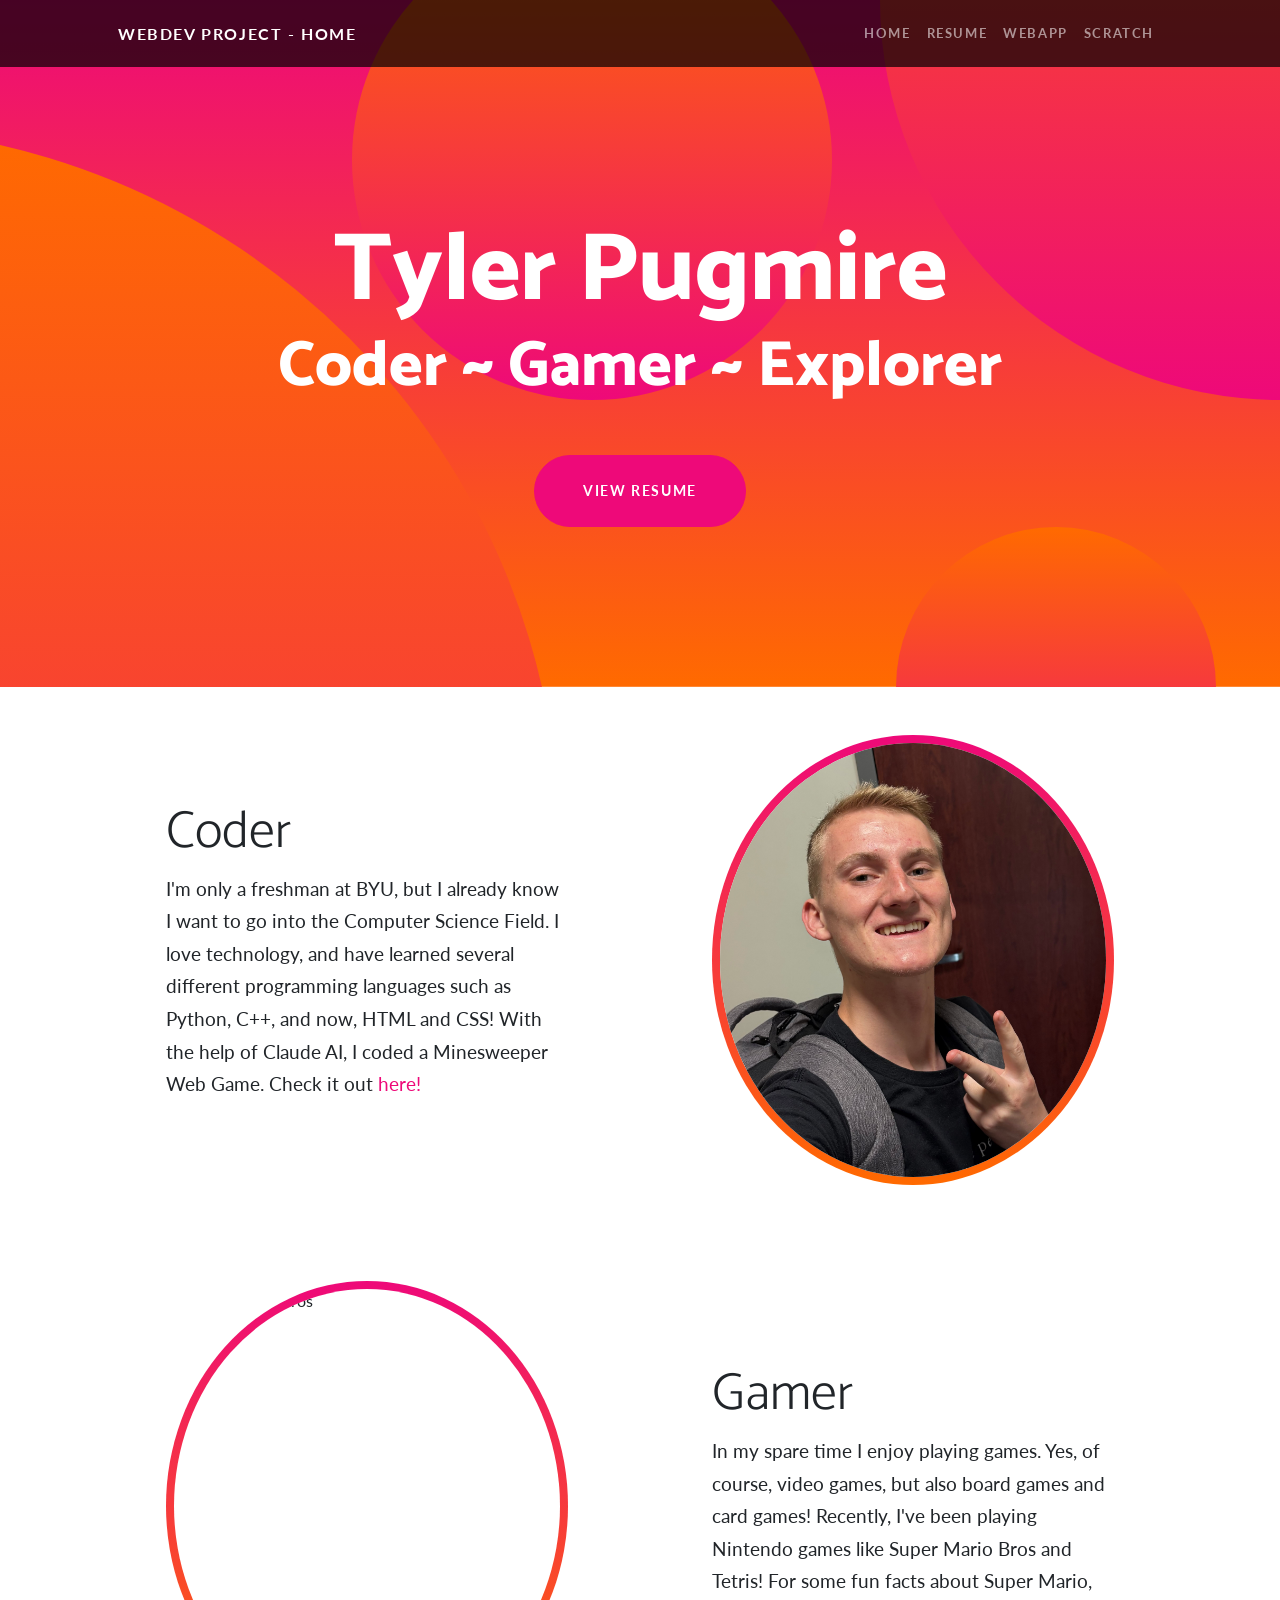
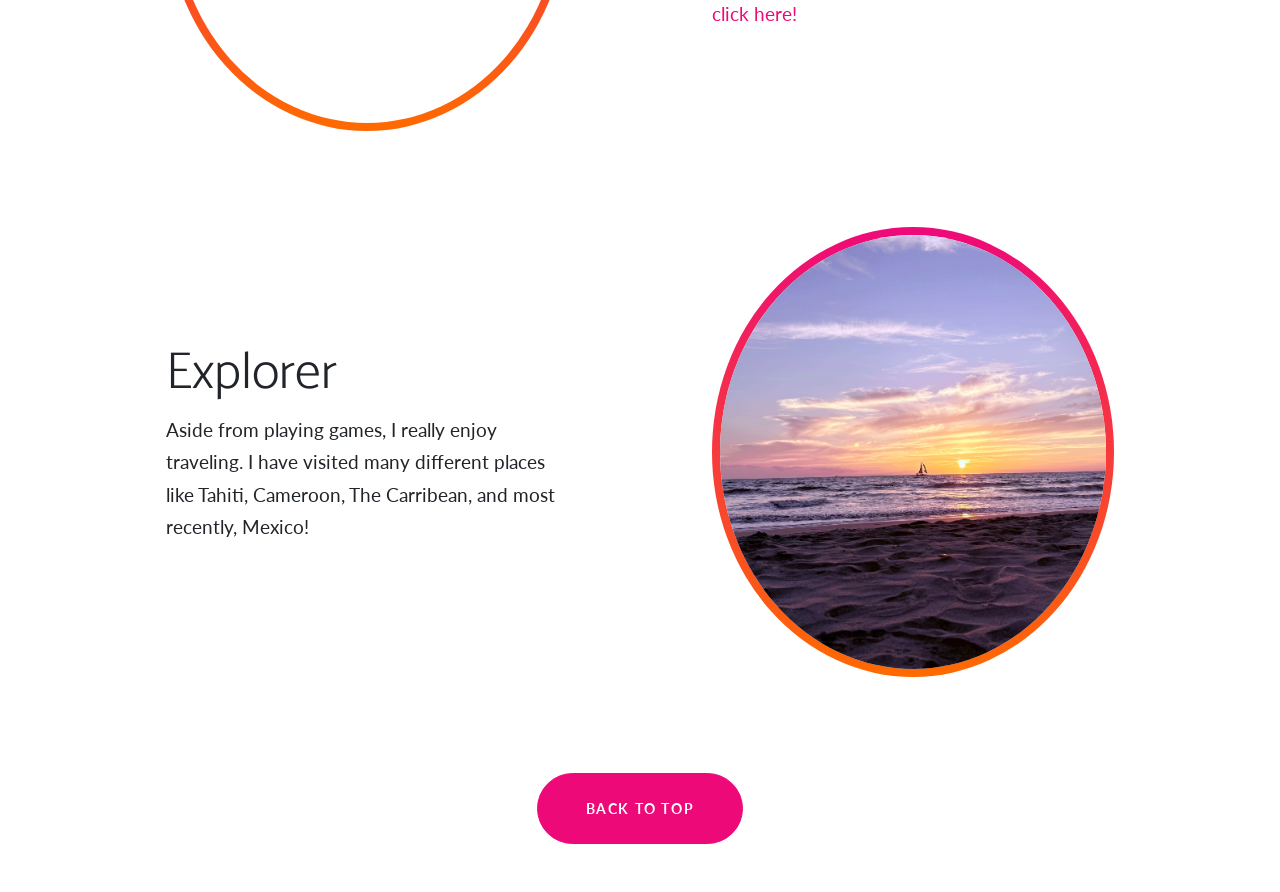
==== commit 518924f9: "Add files via upload" ====
--- a/index.html
+++ b/index.html
@@ -1,347 +1,107 @@
-<!--
-  WELCOME! A quick guide to this file.
-
-  HTML (HyperText Markup Language) is the language that describes the
-  STRUCTURE of a web page: which headings, buttons, and text boxes exist.
-  Think of it as the skeleton of the page.
-
-  HTML is written with "tags". A tag is a word inside angle brackets, like
-  <button>. Most tags come in pairs: an opening tag <button> and a closing
-  tag </button>. The opening tag, the closing tag, and everything between
-  them together are called an "element".
-
-  An "attribute" is extra information written inside an opening tag, like
-  class="btn" or id="board". It looks like name="value".
-
-  This website is made of three files that work together:
-    - index.html (this file) = the structure (skeleton)
-    - style.css              = the looks (colors, sizes, spacing)
-    - script.js              = the behavior (the game rules and logic)
-
-  Everything you are reading right now is a "comment": a note for humans
-  that the browser completely ignores. In HTML, a comment starts with
-  the characters that begin this note and ends with the characters that
-  end it.
--->
-
-<!--
-  This first line tells the browser "this file is modern HTML (version 5)".
-  Without it, some browsers behave strangely and show the page in an old
-  compatibility mode.
--->
 <!DOCTYPE html>
-
-<!--
-  <html> is the container for the whole page. The attribute lang="en" says
-  the page is written in English, which helps screen readers (software that
-  reads pages aloud to people who can't see well) pronounce words correctly.
--->
 <html lang="en">
-
-<!--
-  <head> holds information ABOUT the page that is not shown directly on the
-  page itself, such as the title, the character set, and links to other files.
--->
-<head>
-
-<!--
-  A "character set" is the list of letters and symbols the browser can
-  understand. UTF-8 is a popular one that includes emoji and symbols like
-  the ◈ and ⚑ used in this game.
--->
-<meta charset="UTF-8">
-
-<!--
-  The "viewport" is the visible area of the page on a screen. This line
-  tells phones to fit the page to the phone's width instead of shrinking a
-  giant desktop-sized page down to a tiny size. This is what makes the game
-  usable on a phone.
--->
-<meta name="viewport" content="width=device-width, initial-scale=1.0">
-
-<!-- The title is the text shown on the browser tab. -->
-<title>MINESWEEPER — SHAPESHIFTER EDITION</title>
-
-<!--
-  This <link> loads two custom fonts (Share Tech Mono and Orbitron) from
-  Google Fonts, a free font library on the internet. Without it, the page
-  would use the plain default font. rel="stylesheet" means "this linked file
-  contains styling instructions".
--->
-<link href="https://fonts.googleapis.com/css2?family=Share+Tech+Mono&family=Orbitron:wght@400;700;900&display=swap" rel="stylesheet">
-
-<!--
-  This <link> connects our own style.css file. CSS (Cascading Style Sheets)
-  is the language that controls how elements LOOK: colors, sizes, spacing.
-  "href" is the file's location. Because it is just "style.css" with no
-  folder, the browser looks for it in the same folder as this page.
--->
-<link rel="stylesheet" href="style.css">
-</head>
-
-<!--
-  <body> holds everything the visitor actually SEES on the page.
-  Elements are listed top to bottom in roughly the order they appear.
--->
-<body>
-
-<!--
-  The sound on/off button, pinned to the top-right corner of the screen
-  (the pinning is done in style.css).
-
-  - class="btn-mute": a "class" is a label that CSS uses to find elements
-    and style them. Many elements can share one class.
-  - id="btn-mute": an "id" is a unique name for ONE element, so JavaScript
-    can find this exact button later.
-  - onclick="toggleMute()": "onclick" means "when this is clicked, run the
-    function named toggleMute". A function is a named set of instructions,
-    and this one is defined in script.js.
--->
-<button class="btn-mute" id="btn-mute" onclick="toggleMute()">🔊 SFX</button>
-
-<!--
-  <header> is the top section of the page, holding the title.
-  <h1> is the main heading (the biggest, most important one).
-  <p> is a paragraph of text.
--->
-<header>
-  <h1>◈ MINESWEEPER ◈</h1>
-  <p>SHAPESHIFTER EDITION // RIGHT-CLICK TO FLAG</p>
-</header>
-
-<!--
-  The settings area: pick a map shape, pick a difficulty, start a game.
-  A <div> is a generic invisible box used to group other elements together
-  so they can be laid out or styled as one unit. Dividing a page into
-  groups with divs is very common.
--->
-<div class="controls">
-
-  <!-- GROUP 1: the shape picker -->
-  <div class="control-group">
-    <!-- A <label> is a caption that describes what the controls next to it do. -->
-    <label>Map Shape</label>
-
-    <!-- This div holds all the shape buttons so they can sit in a row together. -->
-    <div class="shape-buttons" id="shape-buttons">
-
-      <!--
-        SQUARE button.
-        - class="btn active": this element has TWO classes. "btn" gives it the
-          button look, and "active" makes it look highlighted (selected).
-          Square starts selected because the game starts with a square map.
-        - data-shape="square": any attribute starting with "data-" is a
-          custom label you can invent to store your own information on an
-          element. JavaScript reads it later to learn which shape this button
-          stands for.
-        - onclick="selectShape(this)": run the selectShape function when
-          clicked. The word "this" means "the button that was just clicked",
-          which is passed into the function so it knows which one it was.
-      -->
-      <button class="btn active" data-shape="square" onclick="selectShape(this)">
-        <div class="shape-btn-inner">
-          <!--
-            This small picture is an SVG (Scalable Vector Graphics): an image
-            drawn with math-like instructions instead of pixels, so it stays
-            sharp at any size. Here it is a tiny outline of the shape.
-            - viewBox="0 0 28 20" sets up an imaginary drawing area 28 units
-              wide and 20 tall. All the coordinates below use that area.
-            - <rect> draws a rectangle (x, y = top-left corner).
-            - fill="none" means "don't color the inside".
-            - stroke="currentColor" means "draw the outline using the same
-              color as the surrounding text", so it changes color along with
-              the button when you hover over it.
-            - stroke-width is how thick the outline is.
-          -->
-          <div class="shape-preview"><svg viewBox="0 0 28 20"><rect x="2" y="2" width="24" height="16" fill="none" stroke="currentColor" stroke-width="2"/></svg></div>
-          SQUARE
-        </div>
-      </button>
-
-      <!--
-        DIAMOND button. Same pattern as above, just a different shape name.
-        A <polygon> draws a shape by connecting a list of points with
-        straight lines; each pair of numbers is an x,y point.
-      -->
-      <button class="btn" data-shape="diamond" onclick="selectShape(this)">
-        <div class="shape-btn-inner">
-          <div class="shape-preview"><svg viewBox="0 0 28 20"><polygon points="14,2 26,10 14,18 2,10" fill="none" stroke="currentColor" stroke-width="2"/></svg></div>
-          DIAMOND
-        </div>
-      </button>
-
-      <!-- CROSS button: its preview is two overlapping rectangles forming a plus sign. -->
-      <button class="btn" data-shape="cross" onclick="selectShape(this)">
-        <div class="shape-btn-inner">
-          <div class="shape-preview"><svg viewBox="0 0 28 20"><rect x="10" y="2" width="8" height="16" fill="none" stroke="currentColor" stroke-width="1.5"/><rect x="2" y="6" width="24" height="8" fill="none" stroke="currentColor" stroke-width="1.5"/></svg></div>
-          CROSS
-        </div>
-      </button>
-
-      <!--
-        RING button: a rectangle with a faded filled box inside it.
-        opacity="0.3" means 30% visible, so it looks see-through.
-      -->
-      <button class="btn" data-shape="ring" onclick="selectShape(this)">
-        <div class="shape-btn-inner">
-          <div class="shape-preview"><svg viewBox="0 0 28 20"><rect x="2" y="2" width="24" height="16" fill="none" stroke="currentColor" stroke-width="2"/><rect x="8" y="6" width="12" height="8" fill="currentColor" opacity="0.3"/></svg></div>
-          RING
-        </div>
-      </button>
-
-      <!-- TRIANGLE button: a polygon with three points. -->
-      <button class="btn" data-shape="triangle" onclick="selectShape(this)">
-        <div class="shape-btn-inner">
-          <div class="shape-preview"><svg viewBox="0 0 28 20"><polygon points="14,2 26,18 2,18" fill="none" stroke="currentColor" stroke-width="2"/></svg></div>
-          TRIANGLE
-        </div>
-      </button>
-
-      <!-- HEXAGON button: a polygon with six points. -->
-      <button class="btn" data-shape="hexagon" onclick="selectShape(this)">
-        <div class="shape-btn-inner">
-          <div class="shape-preview"><svg viewBox="0 0 28 20"><polygon points="14,2 24,7 24,13 14,18 4,13 4,7" fill="none" stroke="currentColor" stroke-width="2"/></svg></div>
-          HEXAGON
-        </div>
-      </button>
-
-      <!--
-        SPIRAL button: a <path> draws a curved line using a compact set of
-        drawing commands (the letters like M and a mean "move" and "arc").
-      -->
-      <button class="btn" data-shape="spiral" onclick="selectShape(this)">
-        <div class="shape-btn-inner">
-          <div class="shape-preview"><svg viewBox="0 0 28 20"><path d="M14,10 m-8,0 a8,6 0 1,1 16,0 a6,4.5 0 1,1 -12,0 a4,3 0 1,1 8,0" fill="none" stroke="currentColor" stroke-width="1.5"/></svg></div>
-          SPIRAL
-        </div>
-      </button>
-
-      <!--
-        STAR+ button. Its data-shape value is "plus_ring", which is the
-        name the JavaScript uses; "STAR+" is just the label people read.
-        The preview is two <line> elements (a plus sign) and a <circle>.
-      -->
-      <button class="btn" data-shape="plus_ring" onclick="selectShape(this)">
-        <div class="shape-btn-inner">
-          <div class="shape-preview"><svg viewBox="0 0 28 20"><line x1="14" y1="2" x2="14" y2="18" stroke="currentColor" stroke-width="2"/><line x1="2" y1="10" x2="26" y2="10" stroke="currentColor" stroke-width="2"/><circle cx="14" cy="10" r="4" fill="none" stroke="currentColor" stroke-width="1.5"/></svg></div>
-          STAR+
-        </div>
-      </button>
-    </div>
-  </div>
-
-  <!--
-    GROUP 2: the difficulty picker. Same idea as the shapes, but each button
-    stores a data-diff value (easy, medium, or hard). Harder difficulties
-    make a bigger board with more mines.
-  -->
-  <div class="control-group">
-    <label>Difficulty</label>
-    <div class="diff-buttons" id="diff-buttons">
-      <button class="btn active" data-diff="easy" onclick="selectDiff(this)">EASY</button>
-      <button class="btn" data-diff="medium" onclick="selectDiff(this)">MEDIUM</button>
-      <button class="btn" data-diff="hard" onclick="selectDiff(this)">HARD</button>
-    </div>
-  </div>
-
-  <!--
-    GROUP 3: the action buttons.
-    The style="..." attribute applies CSS directly to this one element
-    (here it aligns the contents to the bottom). This is called an "inline
-    style". Most of our styling lives in style.css instead, which is neater.
-  -->
-  <div class="control-group" style="justify-content: flex-end">
-    <!--
-      &nbsp; is an "HTML entity": a special code for a character that is hard
-      to type. This one means "non-breaking space". The empty-looking label
-      keeps this group lined up vertically with the other two groups.
-    -->
-    <label>&nbsp;</label>
-    <div class="diff-buttons">
-      <!-- Runs startGame() to begin a fresh game. -->
-      <button class="btn-start" onclick="startGame()">▶ NEW GAME</button>
-
-      <!--
-        This button sends the visitor to another page.
-        window.location.href is the browser's current page address;
-        assigning a new value to it makes the browser go there.
-      -->
-      <button class="btn-home" onclick="window.location.href='index.html'">← Back to Home</button>
-    </div>
-  </div>
-</div>
-
-<!--
-  HUD stands for "heads-up display": the row of live numbers shown above the
-  board. Each hud-item holds a small label and a value. The empty-looking
-  values like "00" are placeholders; JavaScript replaces them using the id
-  names (mines-val, flags-val, timer-val, best-val).
-  A <span> is like a div but for small pieces of text inside a line.
--->
-<div class="hud">
-  <!-- How many mines are hidden on the board. -->
-  <div class="hud-item">
-    <span class="hud-label">⚑ MINES</span>
-    <span class="hud-value" id="mines-val">00</span>
-  </div>
-  <!-- How many flags you have placed so far. -->
-  <div class="hud-item">
-    <span class="hud-label">◈ FLAGS</span>
-    <span class="hud-value" id="flags-val">00</span>
-  </div>
-  <!-- Seconds elapsed since your first click. -->
-  <div class="hud-item">
-    <span class="hud-label">◷ TIME</span>
-    <span class="hud-value" id="timer-val">00</span>
-  </div>
-  <!-- NEW: shows your saved best time for the selected shape + difficulty -->
-  <!--
-    The best time is remembered in "localStorage", a small storage area
-    inside the browser that keeps data even after you close the page. It
-    shows "--" until you win at least once on this shape and difficulty.
-  -->
-  <div class="hud-item">
-    <span class="hud-label">★ BEST</span>
-    <span class="hud-value" id="best-val">--</span>
-  </div>
-</div>
-
-<!-- A small instruction line telling players how to place a flag. -->
-<p class="right-click-hint">[ RIGHT-CLICK OR LONG-PRESS TO PLANT FLAG ]</p>
-
-<!--
-  The game area. The <div id="board"> below starts out EMPTY on purpose.
-  JavaScript builds all the little square cells and puts them inside it,
-  because the number and arrangement of cells changes with each shape.
--->
-<div class="game-area">
-  <div id="board"></div>
-</div>
-
-<!--
-  The pop-up message shown when you win or lose. It starts hidden (style.css
-  hides it) and JavaScript makes it visible when the game ends. It covers
-  the whole screen with a dark background, with a box in the middle.
-  The title and subtitle text get filled in by JavaScript depending on
-  whether you won or lost. "PLAY AGAIN" starts a new game.
--->
-<div id="overlay">
-  <div class="overlay-box" id="overlay-box">
-    <div class="overlay-title" id="overlay-title">WIN</div>
-    <div class="overlay-sub" id="overlay-sub">Sector cleared.</div>
-    <button class="btn-start" onclick="startGame()">▶ PLAY AGAIN</button>
-  </div>
-</div>
-
-<!--
-  JavaScript is the programming language that makes the page INTERACTIVE:
-  it reacts to clicks, runs the timer, and applies the game rules.
-
-  This line loads our script.js file. It is placed at the very END of the
-  body on purpose: the browser reads the page top to bottom, and the script
-  needs all the elements above (the board, buttons, and numbers) to exist
-  before it tries to find and change them.
--->
-<script src="script.js"></script>
-</body>
+    <head>
+        <meta charset="utf-8" />
+        <meta name="viewport" content="width=device-width, initial-scale=1, shrink-to-fit=no" />
+        <meta name="description" content="" />
+        <meta name="author" content="" />
+        <title>WebDev Project - Home</title>
+        <!-- Font Awesome icons (free version)-->
+        <script src="https://use.fontawesome.com/releases/v6.3.0/js/all.js" crossorigin="anonymous"></script>
+        <!-- Google fonts-->
+        <link href="https://fonts.googleapis.com/css?family=Catamaran:100,200,300,400,500,600,700,800,900" rel="stylesheet" />
+        <link href="https://fonts.googleapis.com/css?family=Lato:100,100i,300,300i,400,400i,700,700i,900,900i" rel="stylesheet" />
+        <!-- Core theme CSS (includes Bootstrap)-->
+        <link href="css/styles.css" rel="stylesheet" />
+        <link href="css/overwrite.css" rel="stylesheet" />
+    </head>
+    <body id="page-top">
+        <!-- Navigation-->
+        <nav class="navbar navbar-expand-lg navbar-dark navbar-custom fixed-top">
+            <div class="container px-5">
+                <a class="navbar-brand" href="#page-top">WebDev Project - Home</a>
+                <button class="navbar-toggler" type="button" data-bs-toggle="collapse" data-bs-target="#navbarResponsive" aria-controls="navbarResponsive" aria-expanded="false" aria-label="Toggle navigation"><span class="navbar-toggler-icon"></span></button>
+                <div class="collapse navbar-collapse" id="navbarResponsive">
+                    <ul class="navbar-nav ms-auto">
+                        <li class="nav-item"><a class="nav-link" href="#">Home</a></li>
+                        <li class="nav-item"><a class="nav-link" href="resume.html">Resume</a></li>
+                        <li class="nav-item"><a class="nav-link" href="minesweeper/minesweeper.html">WebApp</a></li>
+                        <li class="nav-item"><a class="nav-link" href="scratch.html">Scratch</a></li>
+                    </ul>
+                </div>
+            </div>
+        </nav>
+        <!-- Header-->
+        <header class="masthead text-center text-white">
+            <div class="masthead-content">
+                <div class="container px-5">
+                    <h1 class="masthead-heading mb-0">Tyler Pugmire</h1>
+                    <h2 class="masthead-subheading mb-0">Coder ~ Gamer ~ Explorer</h2>
+                    <a class="btn btn-primary btn-xl rounded-pill mt-5" href="resume.html">View Resume</a>
+                </div>
+            </div>
+            <div class="bg-circle-1 bg-circle"></div>
+            <div class="bg-circle-2 bg-circle"></div>
+            <div class="bg-circle-3 bg-circle"></div>
+            <div class="bg-circle-4 bg-circle"></div>
+        </header>
+        <!-- Content section 1-->
+        <section id="scroll">
+            <div class="container px-5">
+                <div class="row gx-5 align-items-center">
+                    <div class="col-lg-6 order-lg-2">
+                        <div class="p-5"><img class="img-fluid rounded-circle" src="assets/tyler.jpeg" alt="Tyler Pugmire" /></div>
+                    </div>
+                    <div class="col-lg-6 order-lg-1">
+                        <div class="p-5">
+                            <h2 class="display-4">Coder</h2>
+                            <p>I'm only a freshman at BYU, but I already know I want to go into the Computer Science Field. I love technology, and have learned several different programming languages such as Python, C++, and now, HTML and CSS! With the help of Claude AI, I coded a Minesweeper Web Game. Check it out <a href="minesweeper.html">here!</a></p>
+                        </div>
+                    </div>
+                </div>
+            </div>
+        </section>
+        <!-- Content section 2-->
+        <section>
+            <div class="container px-5">
+                <div class="row gx-5 align-items-center">
+                    <div class="col-lg-6">
+                        <div class="p-5"><img class="img-fluid rounded-circle" src="https://gcp-na-images.contentstack.com/v3/assets/bltea6093859af6183b/blt22918d4f3e11aeef/6988621cf887dc8393e92310/mario-bros-evolution09.jpg?branch=production" alt="Super Mario Bros" /></div>
+                    </div>
+                    <div class="col-lg-6">
+                        <div class="p-5">
+                            <h2 class="display-4">Gamer</h2>
+                            <p>In my spare time I enjoy playing games. Yes, of course, video games, but also board games and card games! Recently, I've been playing Nintendo games like Super Mario Bros and Tetris! For some fun facts about Super Mario, <a href="scratch.html">click here!</a></p>
+                        </div>
+                    </div>
+                </div>
+            </div>
+        </section>
+        <!-- Content section 3-->
+        <section>
+            <div class="container px-5">
+                <div class="row gx-5 align-items-center">
+                    <div class="col-lg-6 order-lg-2">
+                        <div class="p-5"><img class="img-fluid rounded-circle" src="assets/mexico.jpeg" alt="The Beach in Mexico" /></div>
+                    </div>
+                    <div class="col-lg-6 order-lg-1">
+                        <div class="p-5">
+                            <h2 class="display-4">Explorer</h2>
+                            <p>Aside from playing games, I really enjoy traveling. I have visited many different places like Tahiti, Cameroon, The Carribean, and most recently, Mexico!</p>
+                        </div>
+                    </div>
+                </div>
+            </div>
+        </section>
+        <!-- Footer-->
+        <footer class="page-footer py-5">
+            <div class="container px-5 text-center">
+                <a class="btn btn-primary btn-xl rounded-pill" href="#page-top">Back to Top</a>
+            </div>
+        </footer>
+        <!-- Bootstrap core JS-->
+        <script src="https://cdn.jsdelivr.net/npm/bootstrap@5.2.3/dist/js/bootstrap.bundle.min.js"></script>
+        <!-- Core theme JS-->
+        <script src="js/scripts.js"></script>
+    </body>
 </html>
--- a/css/overwrite.css
+++ b/css/overwrite.css
@@ -0,0 +1,39 @@
+/* Changes:
+Adds borders on images on index page
+Removes footer from index.html and resume.html
+changes font size on index.html
+removes underline from links in the paragraphs (index.html) */
+
+section .rounded-circle {
+    display: block;
+    width: 450px;
+    height: 450px;
+    margin: 0 auto;
+    border: 8px solid transparent;
+    border-radius: 50%;
+    object-fit: cover;
+    background:
+        linear-gradient(#ffffff, #ffffff) padding-box,
+        linear-gradient(0deg, #ff6a00 0%, #ee0979 100%) border-box;
+}
+
+section .display-4 {
+    font-size: 3.25rem;
+}
+
+section p {
+    font-size: 1.2rem;
+    line-height: 1.7;
+}
+
+section p a {
+    text-decoration: none;
+}
+
+.page-footer {
+    background-color: #ffffff;
+}
+
+.resume-page main {
+    padding-top: 5rem;
+}
